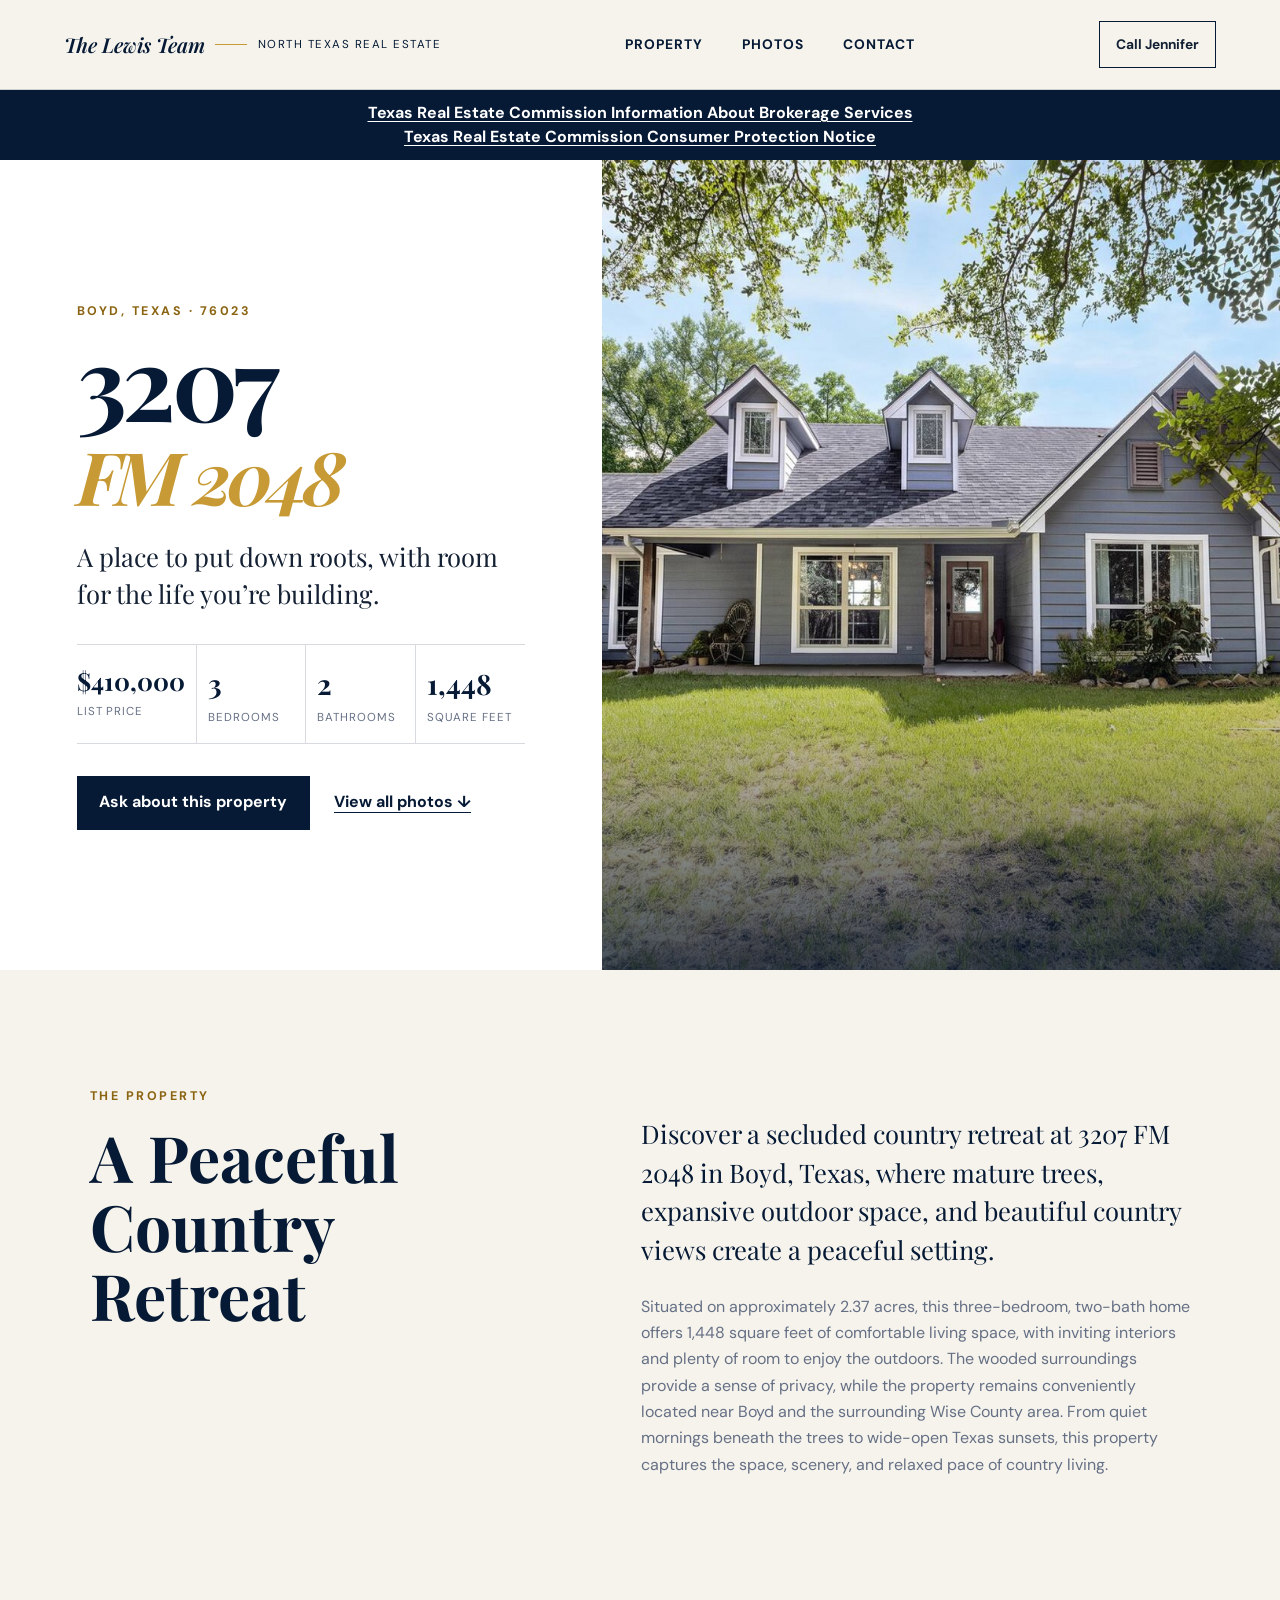
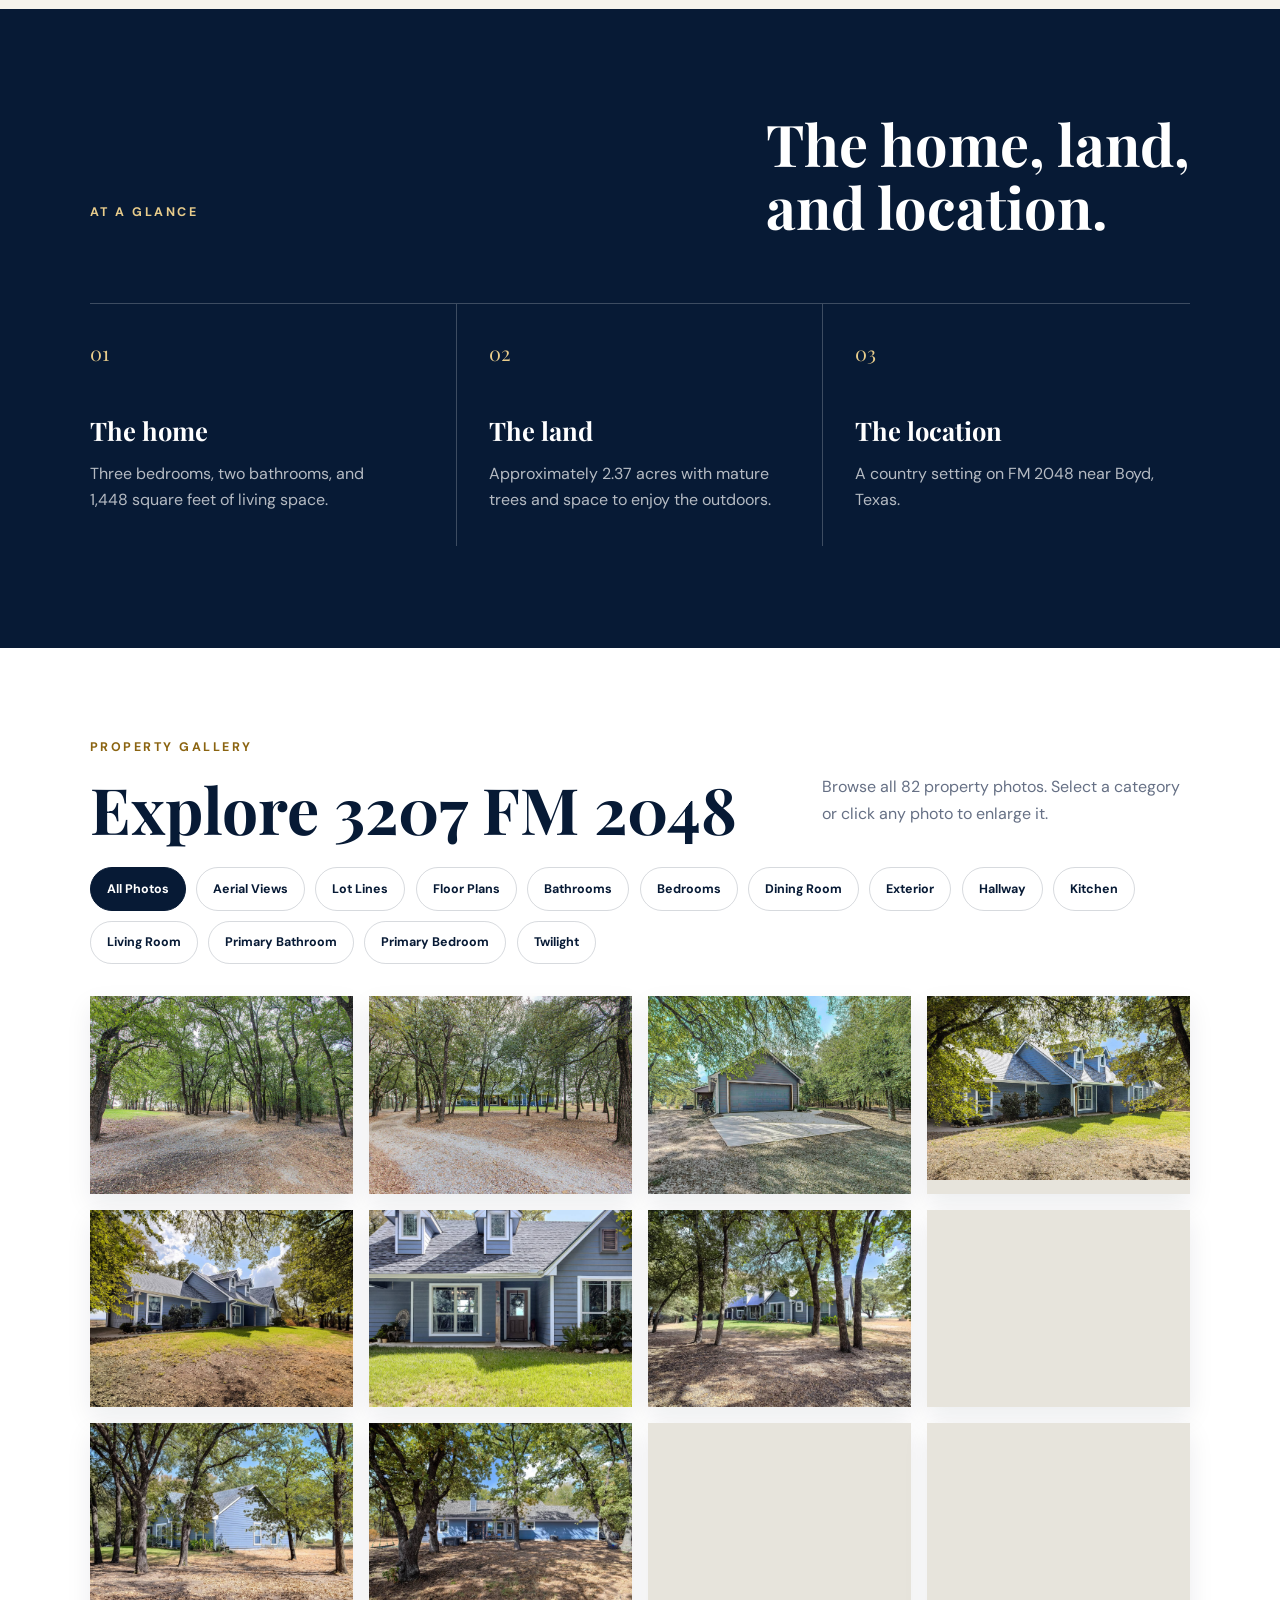
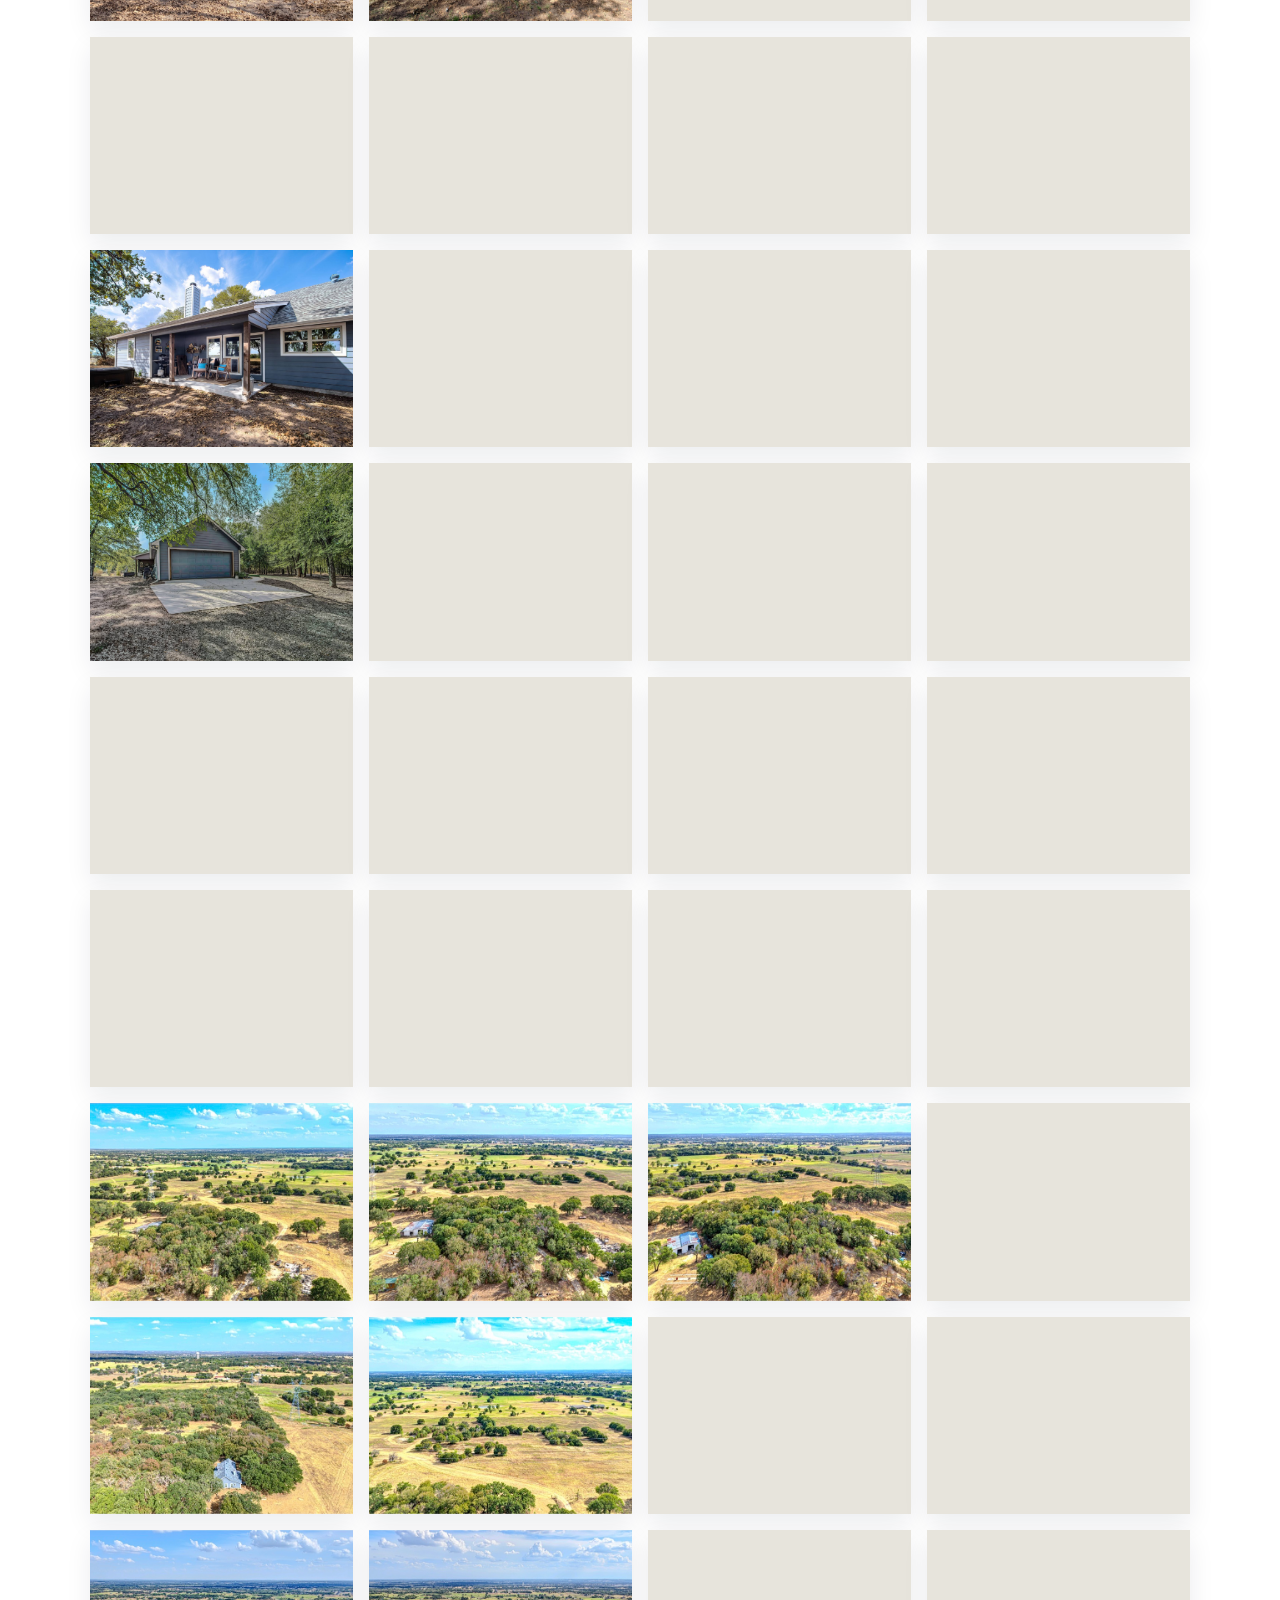
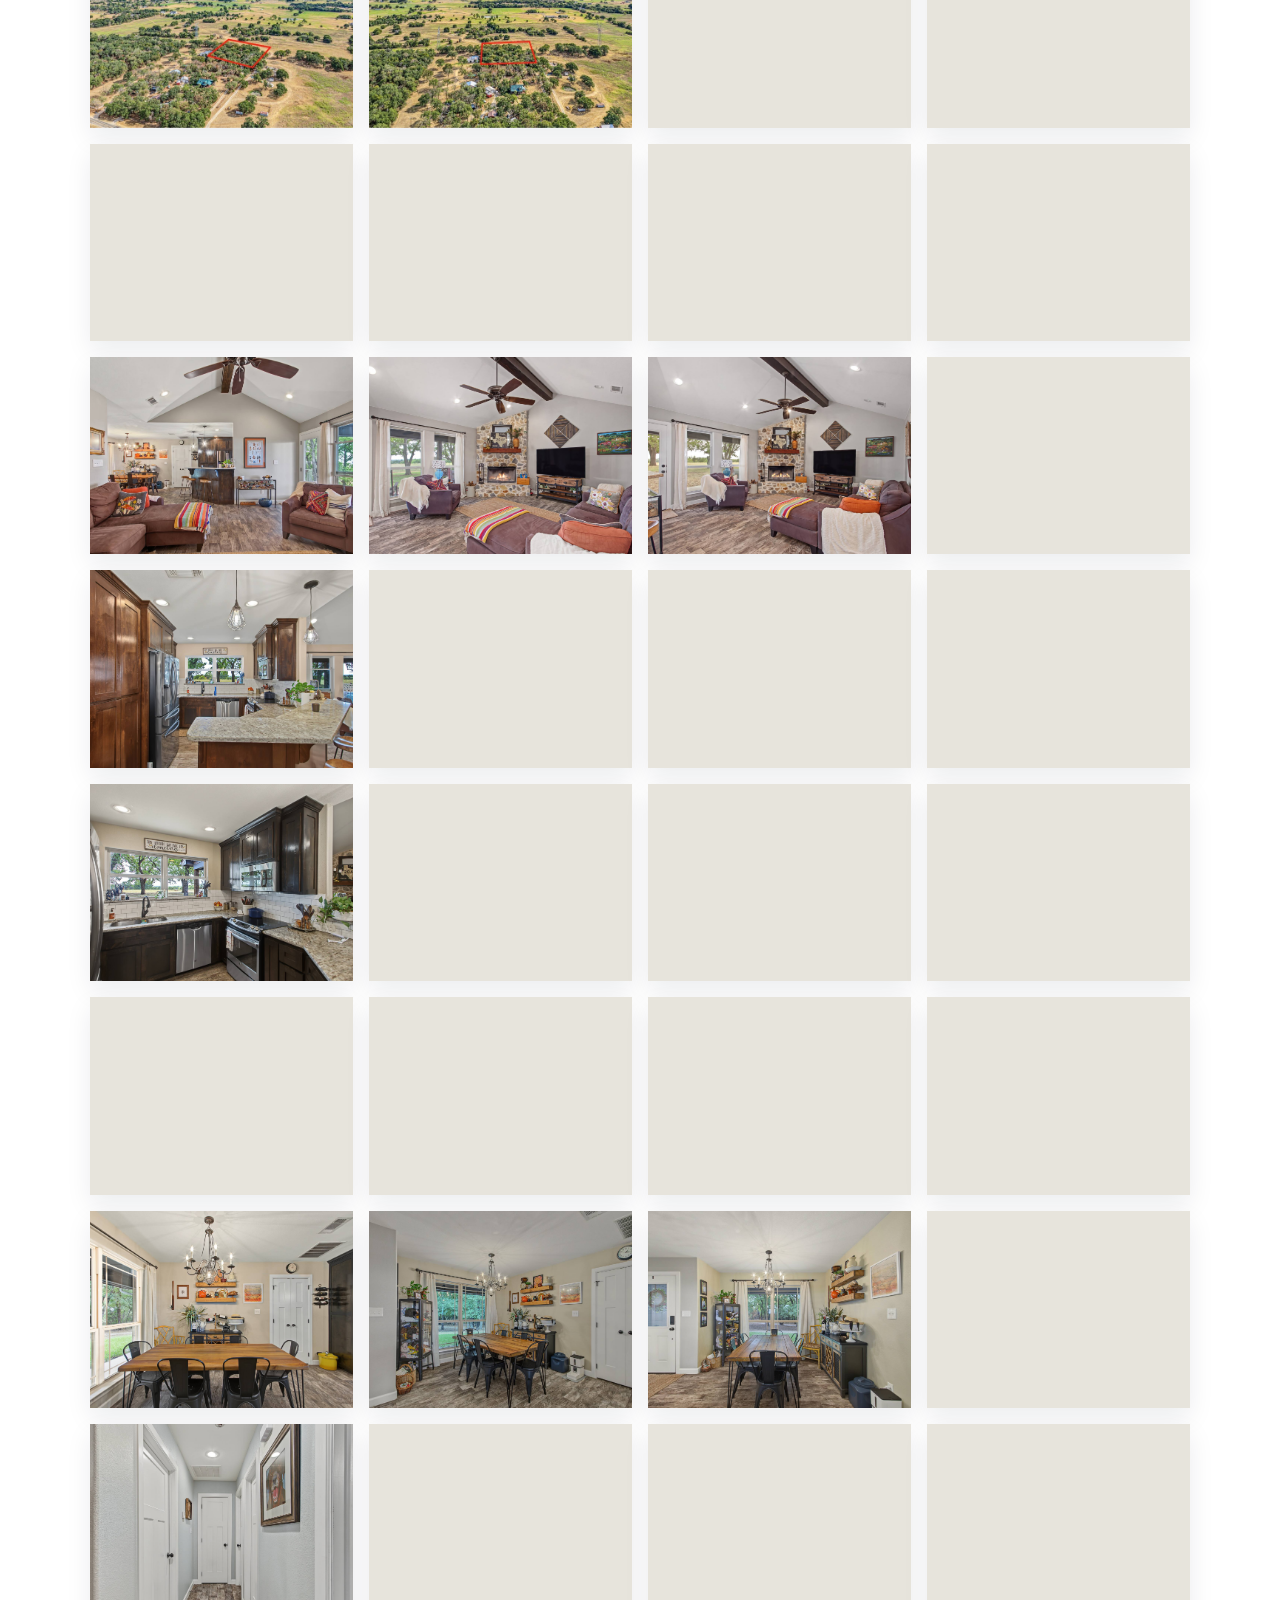
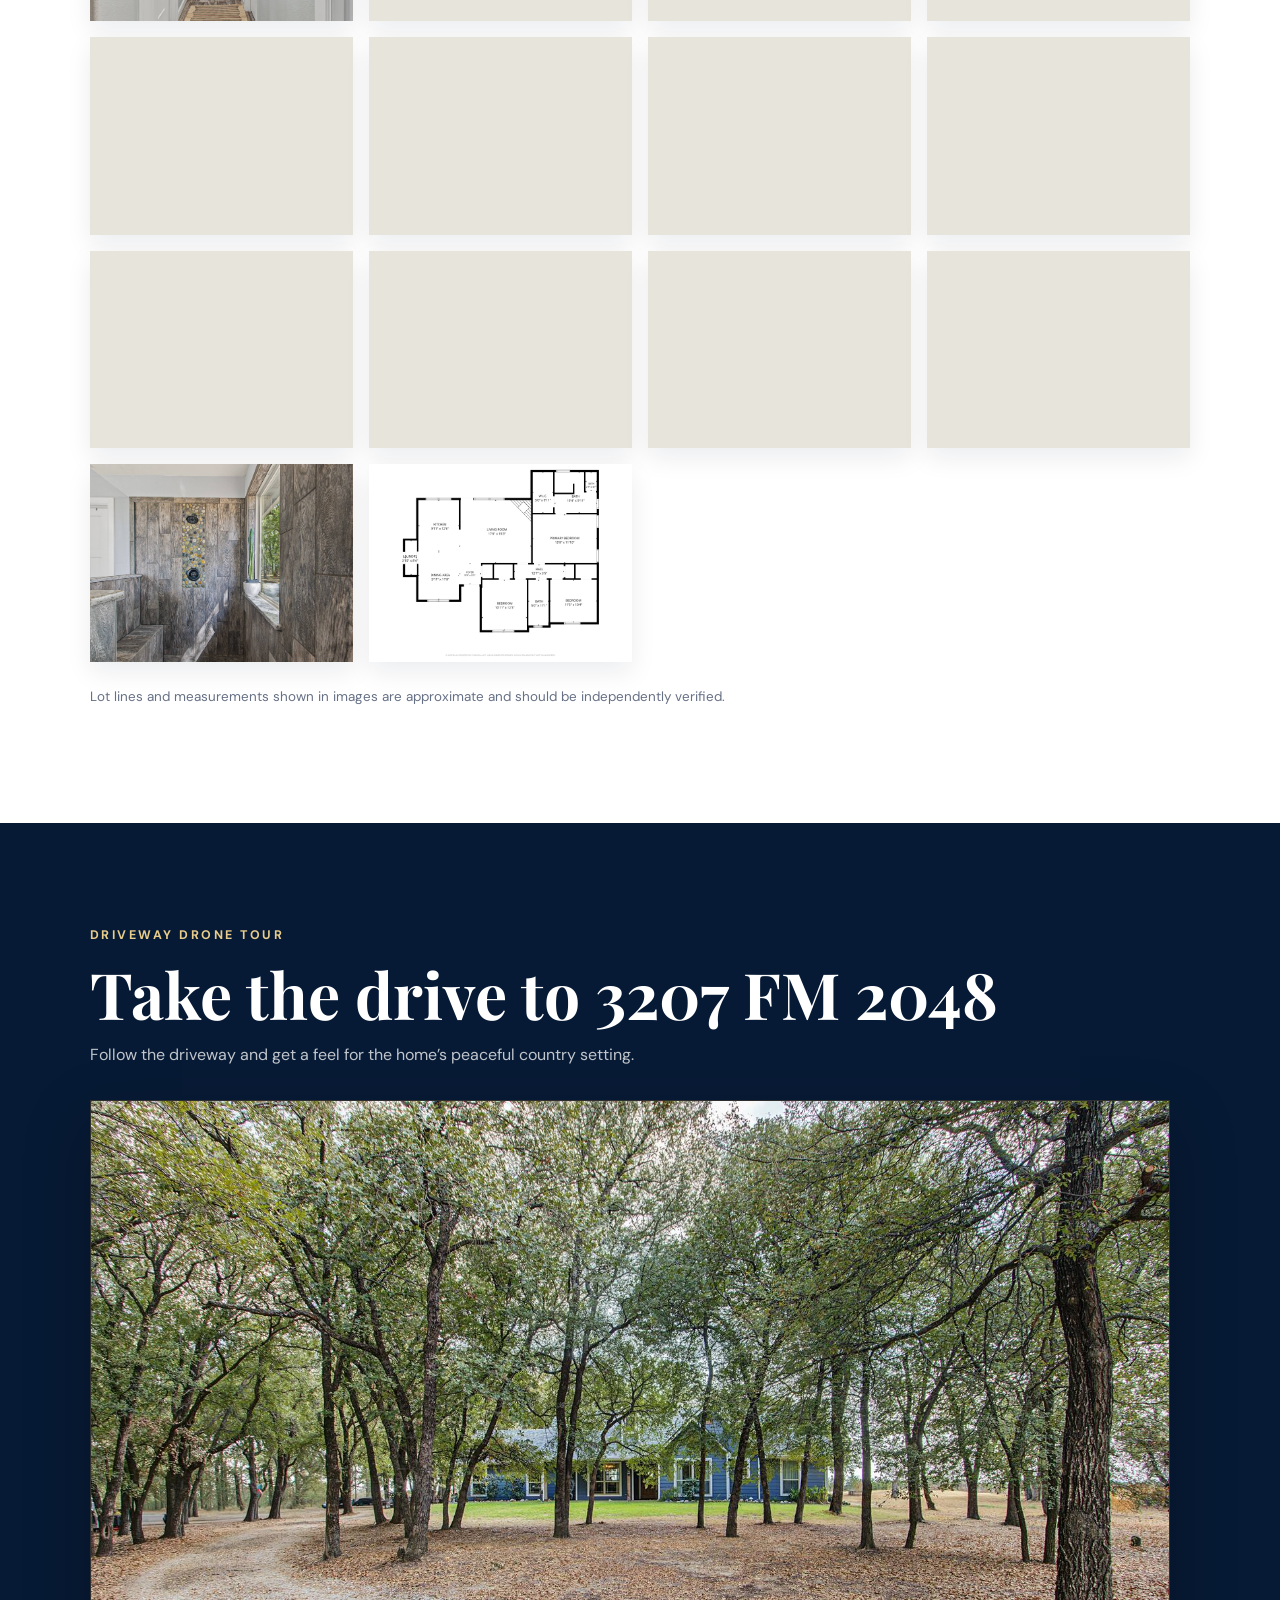
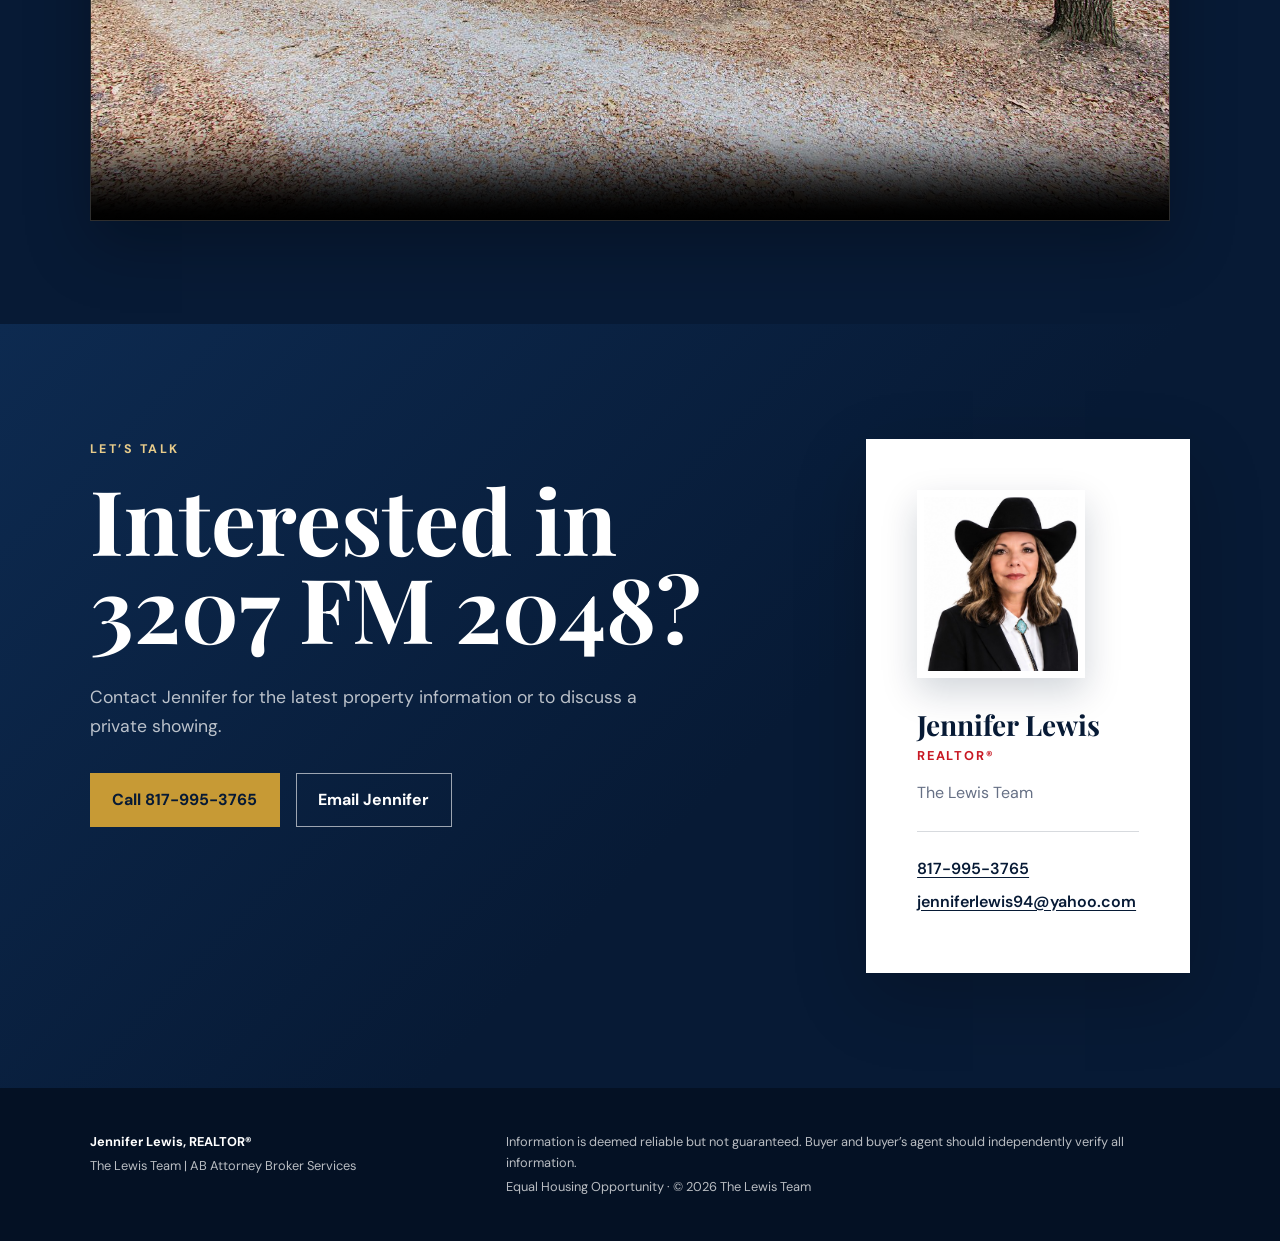
==== index.html @ 3f03c65c "Shorten property heading to A Peaceful Country Retreat" ====
<!doctype html>
<html lang="en">
<head>
  <meta charset="utf-8">
  <meta name="viewport" content="width=device-width, initial-scale=1">
  <meta name="description" content="Explore 3207 FM 2048 in Boyd, Texas — a 3-bedroom, 2-bath home with 1,448 square feet, listed at $410,000. Presented by Jennifer Lewis, REALTOR®, The Lewis Team.">
  <meta name="theme-color" content="#071a35">
  <title>3207 FM 2048 | Boyd, Texas</title>
  <link rel="preconnect" href="https://fonts.googleapis.com">
  <link rel="preconnect" href="https://fonts.gstatic.com" crossorigin>
  <link href="https://fonts.googleapis.com/css2?family=DM+Sans:wght@400;500;600;700&family=Playfair+Display:ital,wght@0,600;0,700;1,600&display=swap" rel="stylesheet">
  <link rel="icon" type="image/svg+xml" href="data:image/svg+xml,%3Csvg xmlns='http://www.w3.org/2000/svg' viewBox='0 0 64 64'%3E%3Crect width='64' height='64' rx='12' fill='%23071a35'/%3E%3Cpath d='M12 33 32 16l20 17v18H38V38H26v13H12Z' fill='%23c79a35'/%3E%3C/svg%3E">
  <style>
:root {
  --navy: #071a35;
  --navy-soft: #10294d;
  --gold: #c79a35;
  --gold-light: #e8cc8b;
  --red: #c81924;
  --paper: #f5f3ec;
  --white: #fff;
  --ink: #142033;
  --muted: #667085;
  --line: rgba(7, 26, 53, 0.16);
  --serif: "Playfair Display", Georgia, serif;
  --sans: "DM Sans", Arial, sans-serif;
}

* { box-sizing: border-box; }
html { scroll-behavior: smooth; }
body {
  margin: 0;
  background: var(--paper);
  color: var(--ink);
  font-family: var(--sans);
  font-size: 1rem;
  line-height: 1.65;
}
a { color: inherit; }
.skip-link {
  position: fixed;
  left: 1rem;
  top: -5rem;
  z-index: 100;
  background: var(--white);
  padding: .75rem 1rem;
}
.skip-link:focus { top: 1rem; }

.site-header {
  min-height: 90px;
  padding: 1rem clamp(1.25rem, 5vw, 5rem);
  display: flex;
  align-items: center;
  justify-content: space-between;
  gap: 2rem;
  border-bottom: 1px solid var(--line);
  background: rgba(245, 243, 236, .96);
  position: sticky;
  top: 0;
  z-index: 20;
  backdrop-filter: blur(12px);
}
.team-mark {
  display: grid;
  grid-template-columns: auto 32px auto;
  align-items: center;
  gap: .65rem;
  text-decoration: none;
  color: var(--navy);
  font-size: .72rem;
  letter-spacing: .13em;
  text-transform: uppercase;
}
.team-script {
  font-family: var(--serif);
  font-size: 1.28rem;
  font-style: italic;
  font-weight: 600;
  letter-spacing: 0;
  text-transform: none;
}
.team-rule { height: 1px; background: var(--gold); }
nav { display: flex; gap: clamp(1rem, 3vw, 2.5rem); }
nav a {
  text-decoration: none;
  color: var(--navy);
  font-size: .86rem;
  font-weight: 700;
  letter-spacing: .08em;
  text-transform: uppercase;
}
nav a:hover, nav a:focus-visible { color: #8b6411; }
.header-call {
  padding: .7rem 1rem;
  border: 1px solid var(--navy);
  text-decoration: none;
  font-weight: 700;
  font-size: .86rem;
}

.trec-notice {
  padding: .7rem 1.25rem;
  background: var(--navy);
  color: var(--white);
  text-align: center;
  font-size: 1rem;
  font-weight: 700;
  line-height: 1.5;
}
.trec-notice a { color: inherit; text-decoration: underline; text-underline-offset: .2em; }
.trec-notice a:focus-visible { outline: 2px solid var(--gold-light); outline-offset: 3px; }

.hero {
  min-height: calc(100vh - 90px);
  display: grid;
  grid-template-columns: minmax(0, 47%) minmax(0, 53%);
  background: var(--white);
}
.hero-copy {
  padding: clamp(3.5rem, 8vw, 8rem) clamp(1.5rem, 6vw, 7rem);
  display: flex;
  flex-direction: column;
  justify-content: center;
}
.eyebrow {
  margin: 0 0 1rem;
  color: #8b6411;
  font-size: .78rem;
  font-weight: 700;
  letter-spacing: .2em;
  text-transform: uppercase;
}
.eyebrow.light { color: var(--gold-light); }
h1, h2, h3, p { overflow-wrap: anywhere; }
h1 {
  margin: 0;
  color: var(--navy);
  font-family: var(--serif);
  font-size: clamp(4rem, 8vw, 8.25rem);
  line-height: .82;
  letter-spacing: -.045em;
}
h1 span { color: var(--gold); font-style: italic; font-size: .72em; }
.hero-intro {
  max-width: 34rem;
  margin: 2rem 0;
  font-family: var(--serif);
  font-size: clamp(1.25rem, 2vw, 1.7rem);
  line-height: 1.45;
}
.fact-row {
  display: grid;
  grid-template-columns: repeat(4, 1fr);
  max-width: 46rem;
  border-top: 1px solid var(--line);
  border-bottom: 1px solid var(--line);
}
.fact-row div { padding: 1rem .7rem; border-right: 1px solid var(--line); }
.fact-row div:first-child { padding-left: 0; }
.fact-row div:last-child { border: 0; }
.fact-row strong { display: block; color: var(--navy); font-family: var(--serif); font-size: 1.75rem; }
.fact-row .price strong { font-size: 1.55rem; }
.fact-row span { display: block; color: var(--muted); font-size: .72rem; letter-spacing: .08em; text-transform: uppercase; }
.hero-actions { display: flex; align-items: center; gap: 1.5rem; margin-top: 2rem; flex-wrap: wrap; }
.button {
  display: inline-flex;
  min-height: 50px;
  align-items: center;
  justify-content: center;
  padding: .8rem 1.35rem;
  border: 1px solid transparent;
  text-decoration: none;
  font-weight: 700;
}
.button-primary { background: var(--navy); color: var(--white); }
.button-primary:hover, .button-primary:focus-visible { background: var(--navy-soft); }
.text-link { color: var(--navy); font-weight: 700; text-underline-offset: .3rem; }

.placeholder-media {
  position: relative;
  overflow: hidden;
  display: flex;
  flex-direction: column;
  align-items: center;
  justify-content: center;
  color: rgba(255,255,255,.88);
  background:
    linear-gradient(135deg, rgba(7,26,53,.84), rgba(7,26,53,.36)),
    repeating-linear-gradient(45deg, #2a405f 0, #2a405f 2px, #243954 2px, #243954 14px);
  text-align: center;
  isolation: isolate;
}
.placeholder-media::before {
  content: "";
  position: absolute;
  inset: 8%;
  border: 1px solid rgba(255,255,255,.25);
  z-index: -1;
}
.placeholder-media::after {
  content: "";
  position: absolute;
  width: 28rem;
  height: 28rem;
  border-radius: 50%;
  border: 1px solid rgba(199,154,53,.45);
  box-shadow: 0 0 0 6rem rgba(199,154,53,.04), 0 0 0 12rem rgba(199,154,53,.025);
  z-index: -1;
}
.placeholder-media p { margin: 1.4rem 0 0; font-size: .82rem; letter-spacing: .2em; text-transform: uppercase; }
.placeholder-media strong { color: var(--white); font-family: var(--serif); font-size: clamp(2rem, 4vw, 3.5rem); font-style: italic; }
.photo-icon { width: 62px; height: 48px; border: 2px solid var(--gold-light); position: relative; }
.photo-icon::before { content: ""; position: absolute; width: 10px; height: 10px; border: 2px solid var(--gold-light); border-radius: 50%; top: 8px; right: 9px; }
.photo-icon::after { content: ""; position: absolute; left: 8px; bottom: 8px; width: 39px; height: 22px; background: linear-gradient(135deg, transparent 49%, var(--gold-light) 50% 53%, transparent 54%), linear-gradient(45deg, transparent 47%, var(--gold-light) 48% 52%, transparent 53%); }
.corner { position: absolute; width: 115px; height: 115px; border-color: var(--gold); }
.corner-one { top: 8%; left: 8%; border-top: 3px solid; border-left: 3px solid; }
.corner-two { bottom: 8%; right: 8%; border-bottom: 3px solid; border-right: 3px solid; }

.property-section {
  padding: clamp(4.5rem, 9vw, 9rem) clamp(1.5rem, 7vw, 8rem);
  display: grid;
  grid-template-columns: .9fr 1.1fr;
  gap: clamp(2rem, 8vw, 8rem);
}
.section-heading h2, .gallery-heading h2 {
  max-width: 650px;
  margin: 0;
  color: var(--navy);
  font-family: var(--serif);
  font-size: clamp(2.4rem, 5vw, 4.7rem);
  line-height: 1.08;
}
.property-copy { max-width: 42rem; padding-top: 1.8rem; }
.property-copy .lead { margin-top: 0; color: var(--navy); font-family: var(--serif); font-size: clamp(1.35rem, 2vw, 1.85rem); line-height: 1.5; }
.property-copy p:last-child { color: var(--muted); }

.feature-band {
  padding: clamp(4rem, 8vw, 7rem) clamp(1.5rem, 7vw, 8rem);
  color: var(--white);
  background: var(--navy);
}
.feature-intro { display: flex; justify-content: space-between; align-items: end; gap: 2rem; margin-bottom: 4rem; }
.feature-intro h2 { margin: 0; font-family: var(--serif); font-size: clamp(2.2rem, 4.5vw, 4.25rem); line-height: 1.1; }
.feature-grid { display: grid; grid-template-columns: repeat(3, 1fr); border-top: 1px solid rgba(255,255,255,.22); }
.feature-grid article { min-height: 240px; padding: 2rem; border-right: 1px solid rgba(255,255,255,.22); }
.feature-grid article:first-child { padding-left: 0; }
.feature-grid article:last-child { border: 0; }
.feature-grid span { color: var(--gold-light); font-family: var(--serif); font-size: 1.25rem; }
.feature-grid h3 { margin: 2.5rem 0 .6rem; font-family: var(--serif); font-size: 1.6rem; }
.feature-grid p { max-width: 19rem; margin: 0; color: rgba(255,255,255,.7); }

.gallery-section { padding: clamp(4.5rem, 9vw, 9rem) clamp(1.5rem, 7vw, 8rem); background: var(--white); }
.gallery-heading { display: flex; justify-content: space-between; gap: 3rem; align-items: end; margin-bottom: 3rem; }
.gallery-heading > p { max-width: 23rem; color: var(--muted); }
.gallery-grid { display: grid; grid-template-columns: repeat(4, 1fr); grid-auto-rows: clamp(220px, 27vw, 390px); gap: 1rem; }
.gallery-card {
  position: relative;
  overflow: hidden;
  background: linear-gradient(145deg, #e5e1d6, #f5f3ec 45%, #d5d0c3);
  border: 1px solid #ddd8cb;
}
.gallery-card::before, .gallery-card::after { content: ""; position: absolute; border: 1px solid rgba(7,26,53,.12); transform: rotate(45deg); }
.gallery-card::before { width: 170px; height: 170px; left: -80px; top: -80px; }
.gallery-card::after { width: 260px; height: 260px; right: -140px; bottom: -140px; }
.gallery-card span { position: absolute; left: 1.2rem; bottom: 1rem; z-index: 1; color: var(--navy); font-size: .78rem; font-weight: 700; letter-spacing: .12em; text-transform: uppercase; }
.gallery-wide { grid-column: span 2; }

.contact-section {
  display: grid;
  grid-template-columns: 1.35fr .65fr;
  gap: clamp(2rem, 8vw, 8rem);
  padding: clamp(4.5rem, 9vw, 9rem) clamp(1.5rem, 7vw, 8rem);
  color: var(--white);
  background: linear-gradient(135deg, #0d2a50, var(--navy) 58%);
}
.contact-copy h2 { margin: 0; font-family: var(--serif); font-size: clamp(3rem, 7vw, 7rem); line-height: .98; }
.contact-copy > p:not(.eyebrow) { max-width: 36rem; margin: 2rem 0; color: rgba(255,255,255,.72); font-size: 1.1rem; }
.contact-actions { display: flex; gap: 1rem; flex-wrap: wrap; }
.button-gold { background: var(--gold); color: var(--navy); }
.button-outline { border-color: rgba(255,255,255,.6); color: var(--white); }
.agent-card {
  align-self: center;
  padding: clamp(2rem, 4vw, 3.4rem);
  color: var(--navy);
  background: var(--white);
  box-shadow: 0 25px 70px rgba(0,0,0,.2);
}
.agent-photo {
  width: 168px;
  height: 188px;
  margin: 0 0 1.5rem;
  border: 7px solid var(--white);
  background-image: url("[data-uri]");
  background-repeat: no-repeat;
  background-size: 506px auto;
  background-position: -10px -11px;
  box-shadow: 0 14px 34px rgba(7, 26, 53, .18);
}
.agent-name { margin: 0; font-family: var(--serif); font-size: 1.75rem; font-weight: 700; }
.agent-title { margin: -.2rem 0 0; color: var(--red); font-size: .8rem; font-weight: 700; letter-spacing: .14em; }
.agent-team { margin: .9rem 0 0; color: var(--muted); }
.agent-divider { height: 1px; margin: 1.5rem 0; background: var(--line); }
.agent-card > a { display: block; width: fit-content; margin: .4rem 0; font-weight: 600; text-underline-offset: .2rem; }
footer {
  display: grid;
  grid-template-columns: .7fr 1.3fr;
  gap: 3rem;
  padding: 2.5rem clamp(1.5rem, 7vw, 8rem);
  color: rgba(255,255,255,.72);
  background: #041124;
  font-size: .8rem;
}
footer p { margin: .2rem 0; }
footer strong { color: var(--white); }
.footer-legal { max-width: 54rem; justify-self: end; }

@media (max-width: 980px) {
  .site-header nav { display: none; }
  .hero { grid-template-columns: 1fr; }
  .hero-media { min-height: 58vw; order: -1; }
  .hero-copy { padding-top: 4rem; }
  .property-section, .contact-section { grid-template-columns: 1fr; }
  .property-copy { padding-top: 0; }
  .feature-grid { grid-template-columns: 1fr; }
  .feature-grid article { min-height: 0; padding: 2rem 0; border-right: 0; border-bottom: 1px solid rgba(255,255,255,.22); }
  .gallery-grid { grid-template-columns: repeat(2, 1fr); }
  .agent-card { max-width: 36rem; }
}

@media (max-width: 640px) {
  .site-header { min-height: 76px; padding: .8rem 1rem; }
  .team-mark { grid-template-columns: auto; gap: 0; }
  .team-mark > span:not(.team-script) { display: none; }
  .header-call { padding: .55rem .7rem; }
  .hero { min-height: 0; }
  .hero-media { min-height: 76vw; }
  .hero-copy { padding: 3.25rem 1.25rem 4rem; }
  h1 { font-size: clamp(3.65rem, 19vw, 5.5rem); }
  .fact-row { grid-template-columns: 1fr; }
  .fact-row div, .fact-row div:first-child { padding: .75rem 0; border-right: 0; border-bottom: 1px solid var(--line); }
  .fact-row div:last-child { border-bottom: 0; }
  .feature-intro, .gallery-heading { display: block; }
  .gallery-heading > p { margin-top: 1.5rem; }
  .gallery-grid { grid-template-columns: 1fr; grid-auto-rows: 250px; }
  .gallery-wide { grid-column: span 1; }
  .contact-copy h2 { font-size: clamp(3rem, 15vw, 5rem); }
  .contact-actions .button { width: 100%; }
  .agent-card { padding: 1.6rem; }
  footer { grid-template-columns: 1fr; }
  .footer-legal { justify-self: start; }
}

@media (prefers-reduced-motion: reduce) {
  html { scroll-behavior: auto; }
}

  
/* Completed property gallery */
.hero-photo {
  position: relative;
  min-height: 560px;
  background: linear-gradient(180deg, transparent 58%, rgba(7,26,53,.75)), url("photos/79E806A7-BB3B-4211-AEF9-87D628530048.jpeg") center/cover no-repeat;
}
.hero-photo-label { position: absolute; right: 1.5rem; bottom: 1.25rem; color: #fff; font-size: .78rem; font-weight: 700; letter-spacing: .12em; text-transform: uppercase; }
.gallery-section { padding-top: clamp(4rem, 7vw, 7rem); }
.gallery-heading { margin-bottom: 1.5rem; }
.gallery-filters { display: flex; flex-wrap: wrap; gap: .65rem; margin: 0 0 2rem; }
.gallery-filter { border: 1px solid var(--line); border-radius: 999px; padding: .65rem 1rem; color: var(--navy); background: var(--cream); font: inherit; font-size: .78rem; font-weight: 700; cursor: pointer; }
.gallery-filter:hover, .gallery-filter:focus-visible, .gallery-filter.is-active { color: #fff; border-color: var(--navy); background: var(--navy); }
.gallery-grid { grid-template-columns: repeat(auto-fill, minmax(245px, 1fr)); grid-auto-rows: auto; gap: 1rem; }
.gallery-card { position: relative; min-height: 0; aspect-ratio: 4 / 3; padding: 0; border: 0; overflow: hidden; background: #e7e4dc; cursor: zoom-in; box-shadow: 0 10px 24px rgba(7,26,53,.08); }
.gallery-card::before, .gallery-card::after { content: none; }
.gallery-card img { width: 100%; height: 100%; object-fit: cover; display: block; transition: transform .25s ease; }
.gallery-card:hover img, .gallery-card:focus-visible img { transform: scale(1.025); }
.gallery-card.floor-plan img { object-fit: contain; background: #fff; }
.gallery-card span { left: 0; right: 0; bottom: 0; padding: 2.7rem 1rem .9rem; color: #fff; background: linear-gradient(transparent, rgba(7,26,53,.88)); text-align: left; }
.hero-photo-label, .gallery-card > span, .lightbox-caption { display: none; }
.gallery-card.is-hidden { display: none; }
.gallery-note { margin: 1.5rem 0 0; color: var(--muted); font-size: .84rem; }
.video-section { padding: clamp(4.5rem, 8vw, 8rem) clamp(1.5rem, 7vw, 8rem); color: #fff; background: var(--navy); }
.video-section h2 { margin: 0 0 1rem; font-family: var(--serif); font-size: clamp(2.6rem, 5vw, 5rem); line-height: 1; }
.video-section > p:not(.eyebrow) { max-width: 48rem; color: rgba(255,255,255,.75); }
.video-frame { width: min(100%, 1080px); margin-top: 2rem; border: 1px solid rgba(255,255,255,.18); background: #000; box-shadow: 0 24px 60px rgba(0,0,0,.28); }
.video-frame video { display: block; width: 100%; height: auto; }
.photo-lightbox { width: min(94vw, 1200px); max-width: none; padding: 0; border: 0; color: #fff; background: transparent; }
.photo-lightbox::backdrop { background: rgba(0,0,0,.88); }
.lightbox-inner { position: relative; display: grid; place-items: center; min-height: 80vh; }
.lightbox-image { max-width: 100%; max-height: 78vh; object-fit: contain; background: #fff; }
.lightbox-caption { margin: .8rem 4rem 0; text-align: center; }
.lightbox-close, .lightbox-nav { position: absolute; z-index: 2; border: 0; border-radius: 999px; color: #fff; background: rgba(7,26,53,.82); cursor: pointer; }
.lightbox-close { top: .5rem; right: .5rem; width: 44px; height: 44px; font-size: 1.5rem; }
.lightbox-nav { top: 50%; width: 46px; height: 46px; font-size: 1.4rem; transform: translateY(-50%); }
.lightbox-prev { left: .5rem; } .lightbox-next { right: .5rem; }
@media (max-width: 700px) { .hero-photo { min-height: 360px; } .gallery-grid { grid-template-columns: 1fr 1fr; gap: .6rem; } .gallery-card span { font-size: .66rem; } }
@media (max-width: 480px) { .gallery-grid { grid-template-columns: 1fr; } }

</style>
</head>
<body>
  <a class="skip-link" href="#property">Skip to property details</a>

  <header class="site-header" id="top">
    <a class="team-mark" href="#top" aria-label="The Lewis Team home">
      <span class="team-script">The Lewis Team</span>
      <span class="team-rule" aria-hidden="true"></span>
      <span>North Texas Real Estate</span>
    </a>
    <nav aria-label="Main navigation">
      <a href="#property">Property</a>
      <a href="#gallery">Photos</a>
      <a href="#contact">Contact</a>
    </nav>
    <a class="header-call" href="tel:+18179953765">Call Jennifer</a>
  </header>

  <div class="trec-notice">
    <a href="Jennifer_Lewis_TREC_IABS.pdf" target="_blank" rel="noopener noreferrer">Texas Real Estate Commission Information About Brokerage Services</a><br>
    <a href="https://www.trec.texas.gov/sites/default/files/pdf-forms/CN%201-5_0.pdf" target="_blank" rel="noopener noreferrer">Texas Real Estate Commission Consumer Protection Notice</a>
  </div>

  <main>
    <section class="hero" aria-labelledby="hero-title">
      <div class="hero-copy">
        <p class="eyebrow">Boyd, Texas · 76023</p>
        <h1 id="hero-title">3207<br><span>FM 2048</span></h1>
        <p class="hero-intro">A place to put down roots, with room for the life you’re building.</p>
        <div class="fact-row" aria-label="Property overview">
          <div class="price"><strong>$410,000</strong><span>List price</span></div>
          <div><strong>3</strong><span>Bedrooms</span></div>
          <div><strong>2</strong><span>Bathrooms</span></div>
          <div><strong>1,448</strong><span>Square feet</span></div>
        </div>
        <div class="hero-actions">
          <a class="button button-primary" href="#contact">Ask about this property</a>
          <a class="text-link" href="#gallery">View all photos <span aria-hidden="true">↓</span></a>
        </div>
      </div>

      <div class="hero-media hero-photo" role="img" aria-label="Exterior view of 3207 FM 2048">
        <span class="hero-photo-label">3207 FM 2048 · Boyd, Texas</span>
      </div>
    </section>

    <section class="property-section" id="property" aria-labelledby="property-title">
      <div class="section-heading">
        <p class="eyebrow">The property</p>
        <h2 id="property-title">A Peaceful Country Retreat</h2>
      </div>
      <div class="property-copy">
        <p class="lead">Discover a secluded country retreat at 3207 FM 2048 in Boyd, Texas, where mature trees, expansive outdoor space, and beautiful country views create a peaceful setting.</p>
        <p>Situated on approximately 2.37 acres, this three-bedroom, two-bath home offers 1,448 square feet of comfortable living space, with inviting interiors and plenty of room to enjoy the outdoors. The wooded surroundings provide a sense of privacy, while the property remains conveniently located near Boyd and the surrounding Wise County area. From quiet mornings beneath the trees to wide-open Texas sunsets, this property captures the space, scenery, and relaxed pace of country living.</p>
      </div>
    </section>

    <section class="feature-band" aria-labelledby="feature-title">
      <div class="feature-intro">
        <p class="eyebrow light">At a glance</p>
        <h2 id="feature-title">The home, land,<br>and location.</h2>
      </div>
      <div class="feature-grid">
        <article>
          <span>01</span>
          <h3>The home</h3>
          <p>Three bedrooms, two bathrooms, and 1,448 square feet of living space.</p>
        </article>
        <article>
          <span>02</span>
          <h3>The land</h3>
          <p>Approximately 2.37 acres with mature trees and space to enjoy the outdoors.</p>
        </article>
        <article>
          <span>03</span>
          <h3>The location</h3>
          <p>A country setting on FM 2048 near Boyd, Texas.</p>
        </article>
      </div>
    </section>

    <section class="gallery-section" id="gallery" aria-labelledby="gallery-title">
      <div class="section-heading gallery-heading">
        <div>
          <p class="eyebrow">Property gallery</p>
          <h2 id="gallery-title">Explore 3207 FM 2048</h2>
        </div>
        <p>Browse all 82 property photos. Select a category or click any photo to enlarge it.</p>
      </div>
      <div class="gallery-filters" aria-label="Filter property photos">
        <button class="gallery-filter is-active" type="button" data-filter="all">All Photos</button>
        <button class="gallery-filter" type="button" data-filter="aerial">Aerial Views</button>
        <button class="gallery-filter" type="button" data-filter="lot-lines">Lot Lines</button>
        <button class="gallery-filter" type="button" data-filter="floor-plans">Floor Plans</button>
        <button class="gallery-filter" type="button" data-filter="bathrooms">Bathrooms</button>
        <button class="gallery-filter" type="button" data-filter="bedrooms">Bedrooms</button>
        <button class="gallery-filter" type="button" data-filter="dining-room">Dining Room</button>
        <button class="gallery-filter" type="button" data-filter="exterior">Exterior</button>
        <button class="gallery-filter" type="button" data-filter="hallway">Hallway</button>
        <button class="gallery-filter" type="button" data-filter="kitchen">Kitchen</button>
        <button class="gallery-filter" type="button" data-filter="living-room">Living Room</button>
        <button class="gallery-filter" type="button" data-filter="primary-bathroom">Primary Bathroom</button>
        <button class="gallery-filter" type="button" data-filter="primary-bedroom">Primary Bedroom</button>
        <button class="gallery-filter" type="button" data-filter="twilight">Twilight</button>
      </div>
      <div class="gallery-grid">
        <button class="gallery-card" type="button" data-category="aerial" data-index="1" data-full="photos/aerial-screenshot-01.jpg" data-caption="Aerial View 1">
          <img src="photos/aerial-screenshot-01.jpg" alt="Aerial View 1 at 3207 FM 2048" loading="lazy" decoding="async">
          <span>Aerial View 1</span>
        </button>
        <button class="gallery-card" type="button" data-category="aerial" data-index="2" data-full="photos/aerial-screenshot-02.jpg" data-caption="Aerial View 2">
          <img src="photos/aerial-screenshot-02.jpg" alt="Aerial View 2 at 3207 FM 2048" loading="lazy" decoding="async">
          <span>Aerial View 2</span>
        </button>
        <button class="gallery-card" type="button" data-category="aerial" data-index="3" data-full="photos/aerial-screenshot-03.jpg" data-caption="Aerial View 3">
          <img src="photos/aerial-screenshot-03.jpg" alt="Aerial View 3 at 3207 FM 2048" loading="lazy" decoding="async">
          <span>Aerial View 3</span>
        </button>
        <button class="gallery-card" type="button" data-category="aerial" data-index="4" data-full="photos/aerial-screenshot-04.jpg" data-caption="Aerial View 4">
          <img src="photos/aerial-screenshot-04.jpg" alt="Aerial View 4 at 3207 FM 2048" loading="lazy" decoding="async">
          <span>Aerial View 4</span>
        </button>
        <button class="gallery-card" type="button" data-category="aerial" data-index="5" data-full="photos/aerial-screenshot-05.jpg" data-caption="Aerial View 5">
          <img src="photos/aerial-screenshot-05.jpg" alt="Aerial View 5 at 3207 FM 2048" loading="lazy" decoding="async">
          <span>Aerial View 5</span>
        </button>
        <button class="gallery-card" type="button" data-category="aerial" data-index="6" data-full="photos/aerial-screenshot-06.jpg" data-caption="Aerial View 6">
          <img src="photos/aerial-screenshot-06.jpg" alt="Aerial View 6 at 3207 FM 2048" loading="lazy" decoding="async">
          <span>Aerial View 6</span>
        </button>
        <button class="gallery-card" type="button" data-category="aerial" data-index="7" data-full="photos/aerial-screenshot-07.jpg" data-caption="Aerial View 7">
          <img src="photos/aerial-screenshot-07.jpg" alt="Aerial View 7 at 3207 FM 2048" loading="lazy" decoding="async">
          <span>Aerial View 7</span>
        </button>
        <button class="gallery-card" type="button" data-category="aerial" data-index="8" data-full="photos/aerial-screenshot-08.jpg" data-caption="Aerial View 8">
          <img src="photos/aerial-screenshot-08.jpg" alt="Aerial View 8 at 3207 FM 2048" loading="lazy" decoding="async">
          <span>Aerial View 8</span>
        </button>
        <button class="gallery-card" type="button" data-category="aerial" data-index="9" data-full="photos/aerial-screenshot-09.jpg" data-caption="Aerial View 9">
          <img src="photos/aerial-screenshot-09.jpg" alt="Aerial View 9 at 3207 FM 2048" loading="lazy" decoding="async">
          <span>Aerial View 9</span>
        </button>
        <button class="gallery-card" type="button" data-category="aerial" data-index="10" data-full="photos/aerial-screenshot-10.jpg" data-caption="Aerial View 10">
          <img src="photos/aerial-screenshot-10.jpg" alt="Aerial View 10 at 3207 FM 2048" loading="lazy" decoding="async">
          <span>Aerial View 10</span>
        </button>
        <button class="gallery-card" type="button" data-category="aerial" data-index="11" data-full="photos/aerial-screenshot-11.jpg" data-caption="Aerial View 11">
          <img src="photos/aerial-screenshot-11.jpg" alt="Aerial View 11 at 3207 FM 2048" loading="lazy" decoding="async">
          <span>Aerial View 11</span>
        </button>
        <button class="gallery-card" type="button" data-category="aerial" data-index="12" data-full="photos/aerial-screenshot-12.jpg" data-caption="Aerial View 12">
          <img src="photos/aerial-screenshot-12.jpg" alt="Aerial View 12 at 3207 FM 2048" loading="lazy" decoding="async">
          <span>Aerial View 12</span>
        </button>
        <button class="gallery-card" type="button" data-category="aerial" data-index="13" data-full="photos/aerial-screenshot-13.jpg" data-caption="Aerial View 13">
          <img src="photos/aerial-screenshot-13.jpg" alt="Aerial View 13 at 3207 FM 2048" loading="lazy" decoding="async">
          <span>Aerial View 13</span>
        </button>
        <button class="gallery-card" type="button" data-category="aerial" data-index="14" data-full="photos/aerial-screenshot-14.jpg" data-caption="Aerial View 14">
          <img src="photos/aerial-screenshot-14.jpg" alt="Aerial View 14 at 3207 FM 2048" loading="lazy" decoding="async">
          <span>Aerial View 14</span>
        </button>
        <button class="gallery-card" type="button" data-category="aerial" data-index="15" data-full="photos/aerial-screenshot-15.jpg" data-caption="Aerial View 15">
          <img src="photos/aerial-screenshot-15.jpg" alt="Aerial View 15 at 3207 FM 2048" loading="lazy" decoding="async">
          <span>Aerial View 15</span>
        </button>
        <button class="gallery-card" type="button" data-category="aerial" data-index="16" data-full="photos/aerial-screenshot-16.jpg" data-caption="Aerial View 16">
          <img src="photos/aerial-screenshot-16.jpg" alt="Aerial View 16 at 3207 FM 2048" loading="lazy" decoding="async">
          <span>Aerial View 16</span>
        </button>
        <button class="gallery-card" type="button" data-category="aerial" data-index="17" data-full="photos/aerial-screenshot-17.jpg" data-caption="Aerial View 17">
          <img src="photos/aerial-screenshot-17.jpg" alt="Aerial View 17 at 3207 FM 2048" loading="lazy" decoding="async">
          <span>Aerial View 17</span>
        </button>
        <button class="gallery-card" type="button" data-category="lot-lines" data-index="1" data-full="photos/lot-lines-screenshot-1.jpg" data-caption="Approximate Lot Lines 1">
          <img src="photos/lot-lines-screenshot-1.jpg" alt="Approximate Lot Lines 1 at 3207 FM 2048" loading="lazy" decoding="async">
          <span>Approximate Lot Lines 1</span>
        </button>
        <button class="gallery-card" type="button" data-category="lot-lines" data-index="2" data-full="photos/lot-lines-screenshot-2.jpg" data-caption="Approximate Lot Lines 2">
          <img src="photos/lot-lines-screenshot-2.jpg" alt="Approximate Lot Lines 2 at 3207 FM 2048" loading="lazy" decoding="async">
          <span>Approximate Lot Lines 2</span>
        </button>
        <button class="gallery-card" type="button" data-category="lot-lines" data-index="3" data-full="photos/lot-lines-screenshot-3.jpg" data-caption="Approximate Lot Lines 3">
          <img src="photos/lot-lines-screenshot-3.jpg" alt="Approximate Lot Lines 3 at 3207 FM 2048" loading="lazy" decoding="async">
          <span>Approximate Lot Lines 3</span>
        </button>
        <button class="gallery-card floor-plan" type="button" data-category="floor-plans" data-index="0" data-full="photos/floor-plan-with-measurements.jpg" data-caption="Floor Plan With Measurements">
          <img src="photos/floor-plan-with-measurements.jpg" alt="Floor Plan With Measurements at 3207 FM 2048" loading="lazy" decoding="async">
          <span>Floor Plan With Measurements</span>
        </button>
        <button class="gallery-card" type="button" data-category="bathrooms" data-index="16" data-full="photos/bathroom-1.jpg" data-caption="Bathroom 1">
          <img src="photos/bathroom-1.jpg" alt="Bathroom 1 at 3207 FM 2048" loading="lazy" decoding="async">
          <span>Bathroom 1</span>
        </button>
        <button class="gallery-card" type="button" data-category="bathrooms" data-index="17" data-full="photos/bathroom-2.jpg" data-caption="Bathroom 2">
          <img src="photos/bathroom-2.jpg" alt="Bathroom 2 at 3207 FM 2048" loading="lazy" decoding="async">
          <span>Bathroom 2</span>
        </button>
        <button class="gallery-card" type="button" data-category="bedrooms" data-index="18" data-full="photos/bedroom-1.jpg" data-caption="Bedroom 1">
          <img src="photos/bedroom-1.jpg" alt="Bedroom 1 at 3207 FM 2048" loading="lazy" decoding="async">
          <span>Bedroom 1</span>
        </button>
        <button class="gallery-card" type="button" data-category="bedrooms" data-index="19" data-full="photos/bedroom-2.jpg" data-caption="Bedroom 2">
          <img src="photos/bedroom-2.jpg" alt="Bedroom 2 at 3207 FM 2048" loading="lazy" decoding="async">
          <span>Bedroom 2</span>
        </button>
        <button class="gallery-card" type="button" data-category="dining-room" data-index="20" data-full="photos/dining-room-1.jpg" data-caption="Dining Room 1">
          <img src="photos/dining-room-1.jpg" alt="Dining Room 1 at 3207 FM 2048" loading="lazy" decoding="async">
          <span>Dining Room 1</span>
        </button>
        <button class="gallery-card" type="button" data-category="dining-room" data-index="21" data-full="photos/dining-room-2.jpg" data-caption="Dining Room 2">
          <img src="photos/dining-room-2.jpg" alt="Dining Room 2 at 3207 FM 2048" loading="lazy" decoding="async">
          <span>Dining Room 2</span>
        </button>
        <button class="gallery-card" type="button" data-category="dining-room" data-index="22" data-full="photos/dining-room-3.jpg" data-caption="Dining Room 3">
          <img src="photos/dining-room-3.jpg" alt="Dining Room 3 at 3207 FM 2048" loading="lazy" decoding="async">
          <span>Dining Room 3</span>
        </button>
        <button class="gallery-card" type="button" data-category="exterior" data-index="23" data-full="photos/exterior-1.jpg" data-caption="Exterior 1">
          <img src="photos/exterior-1.jpg" alt="Exterior 1 at 3207 FM 2048" loading="lazy" decoding="async">
          <span>Exterior 1</span>
        </button>
        <button class="gallery-card" type="button" data-category="exterior" data-index="24" data-full="photos/exterior-2.jpg" data-caption="Exterior 2">
          <img src="photos/exterior-2.jpg" alt="Exterior 2 at 3207 FM 2048" loading="lazy" decoding="async">
          <span>Exterior 2</span>
        </button>
        <button class="gallery-card" type="button" data-category="exterior" data-index="25" data-full="photos/exterior-3.jpg" data-caption="Exterior 3">
          <img src="photos/exterior-3.jpg" alt="Exterior 3 at 3207 FM 2048" loading="lazy" decoding="async">
          <span>Exterior 3</span>
        </button>
        <button class="gallery-card" type="button" data-category="exterior" data-index="26" data-full="photos/exterior-4.jpg" data-caption="Exterior 4">
          <img src="photos/exterior-4.jpg" alt="Exterior 4 at 3207 FM 2048" loading="lazy" decoding="async">
          <span>Exterior 4</span>
        </button>
        <button class="gallery-card" type="button" data-category="exterior" data-index="27" data-full="photos/exterior-5.jpg" data-caption="Exterior 5">
          <img src="photos/exterior-5.jpg" alt="Exterior 5 at 3207 FM 2048" loading="lazy" decoding="async">
          <span>Exterior 5</span>
        </button>
        <button class="gallery-card" type="button" data-category="exterior" data-index="28" data-full="photos/exterior-6.jpg" data-caption="Exterior 6">
          <img src="photos/exterior-6.jpg" alt="Exterior 6 at 3207 FM 2048" loading="lazy" decoding="async">
          <span>Exterior 6</span>
        </button>
        <button class="gallery-card" type="button" data-category="exterior" data-index="29" data-full="photos/exterior-7.jpg" data-caption="Exterior 7">
          <img src="photos/exterior-7.jpg" alt="Exterior 7 at 3207 FM 2048" loading="lazy" decoding="async">
          <span>Exterior 7</span>
        </button>
        <button class="gallery-card" type="button" data-category="exterior" data-index="30" data-full="photos/exterior-8.jpg" data-caption="Exterior 8">
          <img src="photos/exterior-8.jpg" alt="Exterior 8 at 3207 FM 2048" loading="lazy" decoding="async">
          <span>Exterior 8</span>
        </button>
        <button class="gallery-card" type="button" data-category="exterior" data-index="31" data-full="photos/exterior-9.jpg" data-caption="Exterior 9">
          <img src="photos/exterior-9.jpg" alt="Exterior 9 at 3207 FM 2048" loading="lazy" decoding="async">
          <span>Exterior 9</span>
        </button>
        <button class="gallery-card" type="button" data-category="exterior" data-index="32" data-full="photos/exterior-10.jpg" data-caption="Exterior 10">
          <img src="photos/exterior-10.jpg" alt="Exterior 10 at 3207 FM 2048" loading="lazy" decoding="async">
          <span>Exterior 10</span>
        </button>
        <button class="gallery-card" type="button" data-category="exterior" data-index="33" data-full="photos/exterior-11.jpg" data-caption="Exterior 11">
          <img src="photos/exterior-11.jpg" alt="Exterior 11 at 3207 FM 2048" loading="lazy" decoding="async">
          <span>Exterior 11</span>
        </button>
        <button class="gallery-card" type="button" data-category="exterior" data-index="34" data-full="photos/exterior-12.jpg" data-caption="Exterior 12">
          <img src="photos/exterior-12.jpg" alt="Exterior 12 at 3207 FM 2048" loading="lazy" decoding="async">
          <span>Exterior 12</span>
        </button>
        <button class="gallery-card" type="button" data-category="exterior" data-index="35" data-full="photos/exterior-13.jpg" data-caption="Exterior 13">
          <img src="photos/exterior-13.jpg" alt="Exterior 13 at 3207 FM 2048" loading="lazy" decoding="async">
          <span>Exterior 13</span>
        </button>
        <button class="gallery-card" type="button" data-category="exterior" data-index="36" data-full="photos/exterior-14.jpg" data-caption="Exterior 14">
          <img src="photos/exterior-14.jpg" alt="Exterior 14 at 3207 FM 2048" loading="lazy" decoding="async">
          <span>Exterior 14</span>
        </button>
        <button class="gallery-card" type="button" data-category="exterior" data-index="37" data-full="photos/exterior-15.jpg" data-caption="Exterior 15">
          <img src="photos/exterior-15.jpg" alt="Exterior 15 at 3207 FM 2048" loading="lazy" decoding="async">
          <span>Exterior 15</span>
        </button>
        <button class="gallery-card" type="button" data-category="exterior" data-index="38" data-full="photos/exterior-16.jpg" data-caption="Exterior 16">
          <img src="photos/exterior-16.jpg" alt="Exterior 16 at 3207 FM 2048" loading="lazy" decoding="async">
          <span>Exterior 16</span>
        </button>
        <button class="gallery-card" type="button" data-category="exterior" data-index="39" data-full="photos/exterior-17.jpg" data-caption="Exterior 17">
          <img src="photos/exterior-17.jpg" alt="Exterior 17 at 3207 FM 2048" loading="lazy" decoding="async">
          <span>Exterior 17</span>
        </button>
        <button class="gallery-card" type="button" data-category="exterior" data-index="40" data-full="photos/exterior-18.jpg" data-caption="Exterior 18">
          <img src="photos/exterior-18.jpg" alt="Exterior 18 at 3207 FM 2048" loading="lazy" decoding="async">
          <span>Exterior 18</span>
        </button>
        <button class="gallery-card" type="button" data-category="exterior" data-index="41" data-full="photos/exterior-19.jpg" data-caption="Exterior 19">
          <img src="photos/exterior-19.jpg" alt="Exterior 19 at 3207 FM 2048" loading="lazy" decoding="async">
          <span>Exterior 19</span>
        </button>
        <button class="gallery-card" type="button" data-category="exterior" data-index="42" data-full="photos/exterior-20.jpg" data-caption="Exterior 20">
          <img src="photos/exterior-20.jpg" alt="Exterior 20 at 3207 FM 2048" loading="lazy" decoding="async">
          <span>Exterior 20</span>
        </button>
        <button class="gallery-card" type="button" data-category="exterior" data-index="43" data-full="photos/exterior-21.jpg" data-caption="Exterior 21">
          <img src="photos/exterior-21.jpg" alt="Exterior 21 at 3207 FM 2048" loading="lazy" decoding="async">
          <span>Exterior 21</span>
        </button>
        <button class="gallery-card" type="button" data-category="exterior" data-index="44" data-full="photos/front-exterior-1.jpg" data-caption="Front Exterior 1">
          <img src="photos/front-exterior-1.jpg" alt="Front Exterior 1 at 3207 FM 2048" loading="lazy" decoding="async">
          <span>Front Exterior 1</span>
        </button>
        <button class="gallery-card" type="button" data-category="exterior" data-index="45" data-full="photos/front-exterior-2.jpg" data-caption="Front Exterior 2">
          <img src="photos/front-exterior-2.jpg" alt="Front Exterior 2 at 3207 FM 2048" loading="lazy" decoding="async">
          <span>Front Exterior 2</span>
        </button>
        <button class="gallery-card" type="button" data-category="hallway" data-index="46" data-full="photos/hallway-1.jpg" data-caption="Hallway 1">
          <img src="photos/hallway-1.jpg" alt="Hallway 1 at 3207 FM 2048" loading="lazy" decoding="async">
          <span>Hallway 1</span>
        </button>
        <button class="gallery-card" type="button" data-category="hallway" data-index="47" data-full="photos/hallway-2.jpg" data-caption="Hallway 2">
          <img src="photos/hallway-2.jpg" alt="Hallway 2 at 3207 FM 2048" loading="lazy" decoding="async">
          <span>Hallway 2</span>
        </button>
        <button class="gallery-card" type="button" data-category="kitchen" data-index="48" data-full="photos/kitchen-1.jpg" data-caption="Kitchen 1">
          <img src="photos/kitchen-1.jpg" alt="Kitchen 1 at 3207 FM 2048" loading="lazy" decoding="async">
          <span>Kitchen 1</span>
        </button>
        <button class="gallery-card" type="button" data-category="kitchen" data-index="49" data-full="photos/kitchen-2.jpg" data-caption="Kitchen 2">
          <img src="photos/kitchen-2.jpg" alt="Kitchen 2 at 3207 FM 2048" loading="lazy" decoding="async">
          <span>Kitchen 2</span>
        </button>
        <button class="gallery-card" type="button" data-category="kitchen" data-index="50" data-full="photos/kitchen-3.jpg" data-caption="Kitchen 3">
          <img src="photos/kitchen-3.jpg" alt="Kitchen 3 at 3207 FM 2048" loading="lazy" decoding="async">
          <span>Kitchen 3</span>
        </button>
        <button class="gallery-card" type="button" data-category="kitchen" data-index="51" data-full="photos/kitchen-4.jpg" data-caption="Kitchen 4">
          <img src="photos/kitchen-4.jpg" alt="Kitchen 4 at 3207 FM 2048" loading="lazy" decoding="async">
          <span>Kitchen 4</span>
        </button>
        <button class="gallery-card" type="button" data-category="kitchen" data-index="52" data-full="photos/kitchen-5.jpg" data-caption="Kitchen 5">
          <img src="photos/kitchen-5.jpg" alt="Kitchen 5 at 3207 FM 2048" loading="lazy" decoding="async">
          <span>Kitchen 5</span>
        </button>
        <button class="gallery-card" type="button" data-category="kitchen" data-index="53" data-full="photos/kitchen-6.jpg" data-caption="Kitchen 6">
          <img src="photos/kitchen-6.jpg" alt="Kitchen 6 at 3207 FM 2048" loading="lazy" decoding="async">
          <span>Kitchen 6</span>
        </button>
        <button class="gallery-card" type="button" data-category="kitchen" data-index="54" data-full="photos/kitchen-7.jpg" data-caption="Kitchen 7">
          <img src="photos/kitchen-7.jpg" alt="Kitchen 7 at 3207 FM 2048" loading="lazy" decoding="async">
          <span>Kitchen 7</span>
        </button>
        <button class="gallery-card" type="button" data-category="kitchen" data-index="55" data-full="photos/kitchen-9.jpg" data-caption="Kitchen 9">
          <img src="photos/kitchen-9.jpg" alt="Kitchen 9 at 3207 FM 2048" loading="lazy" decoding="async">
          <span>Kitchen 9</span>
        </button>
        <button class="gallery-card" type="button" data-category="kitchen" data-index="56" data-full="photos/kitchen-10.jpg" data-caption="Kitchen 10">
          <img src="photos/kitchen-10.jpg" alt="Kitchen 10 at 3207 FM 2048" loading="lazy" decoding="async">
          <span>Kitchen 10</span>
        </button>
        <button class="gallery-card" type="button" data-category="kitchen" data-index="57" data-full="photos/kitchen-11.jpg" data-caption="Kitchen 11">
          <img src="photos/kitchen-11.jpg" alt="Kitchen 11 at 3207 FM 2048" loading="lazy" decoding="async">
          <span>Kitchen 11</span>
        </button>
        <button class="gallery-card" type="button" data-category="kitchen" data-index="58" data-full="photos/kitchen-12.jpg" data-caption="Kitchen 12">
          <img src="photos/kitchen-12.jpg" alt="Kitchen 12 at 3207 FM 2048" loading="lazy" decoding="async">
          <span>Kitchen 12</span>
        </button>
        <button class="gallery-card" type="button" data-category="kitchen" data-index="59" data-full="photos/kitchen-13.jpg" data-caption="Kitchen 13">
          <img src="photos/kitchen-13.jpg" alt="Kitchen 13 at 3207 FM 2048" loading="lazy" decoding="async">
          <span>Kitchen 13</span>
        </button>
        <button class="gallery-card" type="button" data-category="kitchen" data-index="60" data-full="photos/kitchen-8.jpg" data-caption="Kitchen 8">
          <img src="photos/kitchen-8.jpg" alt="Kitchen 8 at 3207 FM 2048" loading="lazy" decoding="async">
          <span>Kitchen 8</span>
        </button>
        <button class="gallery-card" type="button" data-category="living-room" data-index="61" data-full="photos/living-room-1.jpg" data-caption="Living Room 1">
          <img src="photos/living-room-1.jpg" alt="Living Room 1 at 3207 FM 2048" loading="lazy" decoding="async">
          <span>Living Room 1</span>
        </button>
        <button class="gallery-card" type="button" data-category="living-room" data-index="62" data-full="photos/living-room-2.jpg" data-caption="Living Room 2">
          <img src="photos/living-room-2.jpg" alt="Living Room 2 at 3207 FM 2048" loading="lazy" decoding="async">
          <span>Living Room 2</span>
        </button>
        <button class="gallery-card" type="button" data-category="living-room" data-index="63" data-full="photos/living-room-3.jpg" data-caption="Living Room 3">
          <img src="photos/living-room-3.jpg" alt="Living Room 3 at 3207 FM 2048" loading="lazy" decoding="async">
          <span>Living Room 3</span>
        </button>
        <button class="gallery-card" type="button" data-category="living-room" data-index="64" data-full="photos/living-room-4.jpg" data-caption="Living Room 4">
          <img src="photos/living-room-4.jpg" alt="Living Room 4 at 3207 FM 2048" loading="lazy" decoding="async">
          <span>Living Room 4</span>
        </button>
        <button class="gallery-card" type="button" data-category="living-room" data-index="65" data-full="photos/living-room-5.jpg" data-caption="Living Room 5">
          <img src="photos/living-room-5.jpg" alt="Living Room 5 at 3207 FM 2048" loading="lazy" decoding="async">
          <span>Living Room 5</span>
        </button>
        <button class="gallery-card" type="button" data-category="primary-bathroom" data-index="69" data-full="photos/primary-bathroom-1.jpg" data-caption="Primary Bathroom 1">
          <img src="photos/primary-bathroom-1.jpg" alt="Primary Bathroom 1 at 3207 FM 2048" loading="lazy" decoding="async">
          <span>Primary Bathroom 1</span>
        </button>
        <button class="gallery-card" type="button" data-category="primary-bathroom" data-index="70" data-full="photos/primary-bathroom-2.jpg" data-caption="Primary Bathroom 2">
          <img src="photos/primary-bathroom-2.jpg" alt="Primary Bathroom 2 at 3207 FM 2048" loading="lazy" decoding="async">
          <span>Primary Bathroom 2</span>
        </button>
        <button class="gallery-card" type="button" data-category="primary-bathroom" data-index="71" data-full="photos/primary-bathroom-3.jpg" data-caption="Primary Bathroom 3">
          <img src="photos/primary-bathroom-3.jpg" alt="Primary Bathroom 3 at 3207 FM 2048" loading="lazy" decoding="async">
          <span>Primary Bathroom 3</span>
        </button>
        <button class="gallery-card" type="button" data-category="primary-bathroom" data-index="72" data-full="photos/primary-bathroom-4.jpg" data-caption="Primary Bathroom 4">
          <img src="photos/primary-bathroom-4.jpg" alt="Primary Bathroom 4 at 3207 FM 2048" loading="lazy" decoding="async">
          <span>Primary Bathroom 4</span>
        </button>
        <button class="gallery-card" type="button" data-category="primary-bathroom" data-index="73" data-full="photos/primary-bathroom-5.jpg" data-caption="Primary Bathroom 5">
          <img src="photos/primary-bathroom-5.jpg" alt="Primary Bathroom 5 at 3207 FM 2048" loading="lazy" decoding="async">
          <span>Primary Bathroom 5</span>
        </button>
        <button class="gallery-card" type="button" data-category="primary-bedroom" data-index="74" data-full="photos/primary-bedroom-1.jpg" data-caption="Primary Bedroom 1">
          <img src="photos/primary-bedroom-1.jpg" alt="Primary Bedroom 1 at 3207 FM 2048" loading="lazy" decoding="async">
          <span>Primary Bedroom 1</span>
        </button>
        <button class="gallery-card" type="button" data-category="primary-bedroom" data-index="75" data-full="photos/primary-bedroom-2.jpg" data-caption="Primary Bedroom 2">
          <img src="photos/primary-bedroom-2.jpg" alt="Primary Bedroom 2 at 3207 FM 2048" loading="lazy" decoding="async">
          <span>Primary Bedroom 2</span>
        </button>
        <button class="gallery-card" type="button" data-category="primary-bedroom" data-index="76" data-full="photos/primary-bedroom-3.jpg" data-caption="Primary Bedroom 3">
          <img src="photos/primary-bedroom-3.jpg" alt="Primary Bedroom 3 at 3207 FM 2048" loading="lazy" decoding="async">
          <span>Primary Bedroom 3</span>
        </button>
        <button class="gallery-card" type="button" data-category="twilight" data-index="77" data-full="photos/twilight-view-1.jpg" data-caption="Twilight View 1">
          <img src="photos/twilight-view-1.jpg" alt="Twilight View 1 at 3207 FM 2048" loading="lazy" decoding="async">
          <span>Twilight View 1</span>
        </button>
        <button class="gallery-card" type="button" data-category="twilight" data-index="78" data-full="photos/twilight-view-2.jpg" data-caption="Twilight View 2">
          <img src="photos/twilight-view-2.jpg" alt="Twilight View 2 at 3207 FM 2048" loading="lazy" decoding="async">
          <span>Twilight View 2</span>
        </button>
        <button class="gallery-card" type="button" data-category="twilight" data-index="79" data-full="photos/twilight-view-3.jpg" data-caption="Twilight View 3">
          <img src="photos/twilight-view-3.jpg" alt="Twilight View 3 at 3207 FM 2048" loading="lazy" decoding="async">
          <span>Twilight View 3</span>
        </button>
      </div>
      <p class="gallery-note">Lot lines and measurements shown in images are approximate and should be independently verified.</p>
    </section>

    <section class="video-section" id="drone-tour" aria-labelledby="video-title">
      <p class="eyebrow light">Driveway drone tour</p>
      <h2 id="video-title">Take the drive to 3207 FM 2048</h2>
      <p>Follow the driveway and get a feel for the home’s peaceful country setting.</p>
      <div class="video-frame">
        <video controls preload="metadata" poster="photos/exterior-2.jpg">
          <source src="media/driveway-drone-tour.mp4" type="video/mp4">
          Your browser does not support embedded video.
        </video>
      </div>
    </section>

    <section class="contact-section" id="contact" aria-labelledby="contact-title">
      <div class="contact-copy">
        <p class="eyebrow light">Let’s talk</p>
        <h2 id="contact-title">Interested in<br>3207 FM 2048?</h2>
        <p>Contact Jennifer for the latest property information or to discuss a private showing.</p>
        <div class="contact-actions">
          <a class="button button-gold" href="tel:+18179953765">Call 817-995-3765</a>
          <a class="button button-outline" href="mailto:jenniferlewis94@yahoo.com?subject=3207%20FM%202048">Email Jennifer</a>
        </div>
      </div>

      <aside class="agent-card" aria-label="Listing contact">
        <div class="agent-photo" role="img" aria-label="Jennifer Lewis, REALTOR, wearing a black cowboy hat"></div>
        <p class="agent-name">Jennifer Lewis</p>
        <p class="agent-title">REALTOR®</p>
        <p class="agent-team">The Lewis Team</p>
        <div class="agent-divider"></div>
        <a href="tel:+18179953765">817-995-3765</a>
        <a href="mailto:jenniferlewis94@yahoo.com">jenniferlewis94@yahoo.com</a>
      </aside>
    </section>
  </main>

  <dialog class="photo-lightbox" id="photo-lightbox" aria-label="Property photo viewer">
    <div class="lightbox-inner">
      <button class="lightbox-close" type="button" aria-label="Close photo viewer">×</button>
      <button class="lightbox-nav lightbox-prev" type="button" aria-label="Previous photo">‹</button>
      <img class="lightbox-image" id="lightbox-image" alt="">
      <button class="lightbox-nav lightbox-next" type="button" aria-label="Next photo">›</button>
      <p class="lightbox-caption" id="lightbox-caption"></p>
    </div>
  </dialog>

  <footer>
    <div>
      <p><strong>Jennifer Lewis, REALTOR®</strong></p>
      <p>The Lewis Team | AB Attorney Broker Services</p>
    </div>
    <div class="footer-legal">
      <p>Information is deemed reliable but not guaranteed. Buyer and buyer’s agent should independently verify all information.</p>
      <p>Equal Housing Opportunity · © <span id="year">2026</span> The Lewis Team</p>
    </div>
  </footer>

  <script>
document.getElementById("year").textContent = new Date().getFullYear();

document.querySelectorAll('a[href^="#"]').forEach((link) => {
  link.addEventListener("click", () => {
    const target = document.querySelector(link.getAttribute("href"));
    if (target) target.setAttribute("tabindex", "-1");
  });
});

const galleryGrid = document.querySelector('.gallery-grid');
const categoryOrder = [
  'exterior',
  'aerial',
  'lot-lines',
  'twilight',
  'living-room',
  'kitchen',
  'dining-room',
  'hallway',
  'bedrooms',
  'primary-bedroom',
  'bathrooms',
  'primary-bathroom',
  'floor-plans'
];

Array.from(galleryGrid.querySelectorAll('.gallery-card'))
  .sort((firstCard, secondCard) => {
    const categoryDifference = categoryOrder.indexOf(firstCard.dataset.category)
      - categoryOrder.indexOf(secondCard.dataset.category);
    return categoryDifference || Number(firstCard.dataset.index) - Number(secondCard.dataset.index);
  })
  .forEach((card) => galleryGrid.appendChild(card));

const galleryCards = Array.from(galleryGrid.querySelectorAll('.gallery-card'));
const filterButtons = document.querySelectorAll('.gallery-filter');
const lightbox = document.getElementById('photo-lightbox');
const lightboxImage = document.getElementById('lightbox-image');
const lightboxCaption = document.getElementById('lightbox-caption');
let visibleCards = galleryCards;
let currentPhoto = 0;

filterButtons.forEach((button) => button.addEventListener('click', () => {
  const filter = button.dataset.filter;
  filterButtons.forEach((item) => item.classList.toggle('is-active', item === button));
  galleryCards.forEach((card) => card.classList.toggle('is-hidden', filter !== 'all' && card.dataset.category !== filter));
  visibleCards = galleryCards.filter((card) => !card.classList.contains('is-hidden'));
}));

function showPhoto(index) {
  currentPhoto = (index + visibleCards.length) % visibleCards.length;
  const card = visibleCards[currentPhoto];
  lightboxImage.src = card.dataset.full;
  lightboxImage.alt = card.dataset.caption + ' at 3207 FM 2048';
  lightboxCaption.textContent = card.dataset.caption;
}

galleryCards.forEach((card) => card.addEventListener('click', () => {
  visibleCards = galleryCards.filter((item) => !item.classList.contains('is-hidden'));
  showPhoto(visibleCards.indexOf(card));
  lightbox.showModal();
}));

document.querySelector('.lightbox-close').addEventListener('click', () => lightbox.close());
document.querySelector('.lightbox-prev').addEventListener('click', () => showPhoto(currentPhoto - 1));
document.querySelector('.lightbox-next').addEventListener('click', () => showPhoto(currentPhoto + 1));
lightbox.addEventListener('click', (event) => { if (event.target === lightbox) lightbox.close(); });
document.addEventListener('keydown', (event) => {
  if (!lightbox.open) return;
  if (event.key === 'ArrowLeft') showPhoto(currentPhoto - 1);
  if (event.key === 'ArrowRight') showPhoto(currentPhoto + 1);
});

</script>
</body>
</html>
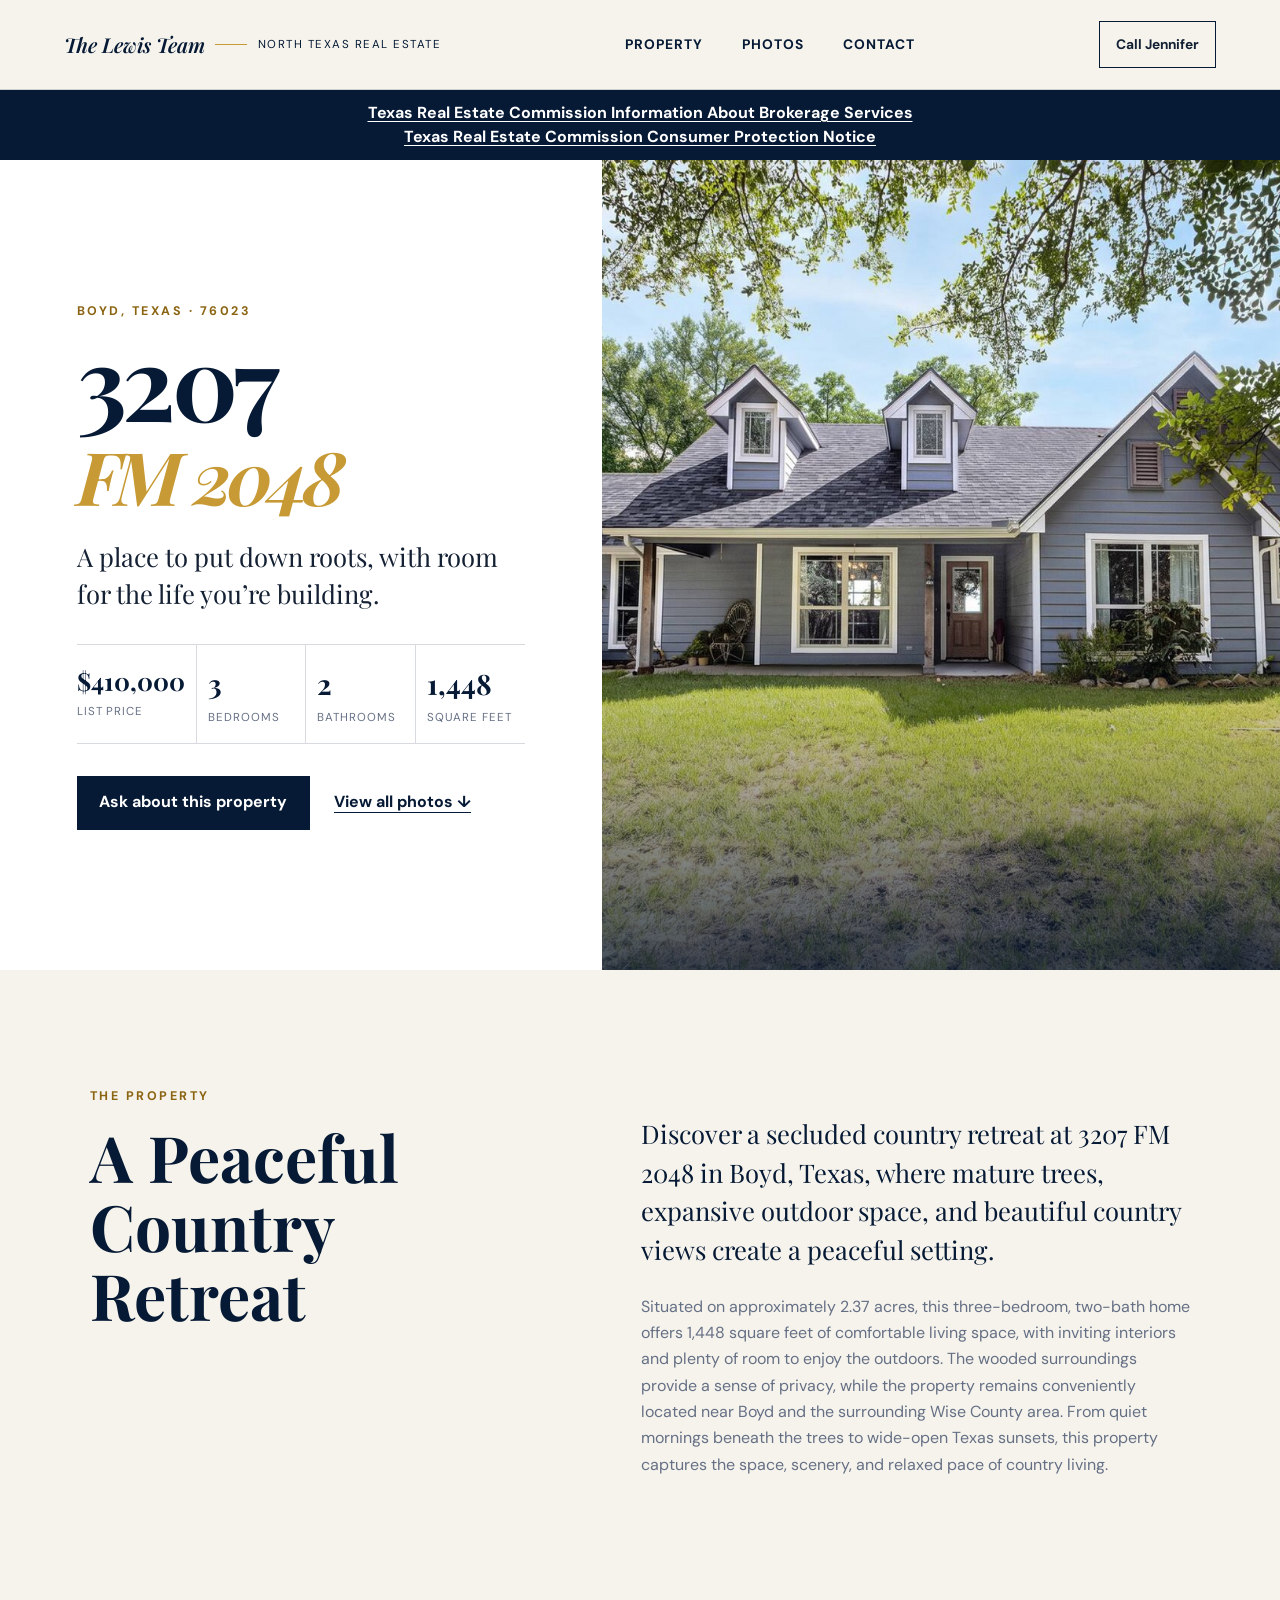
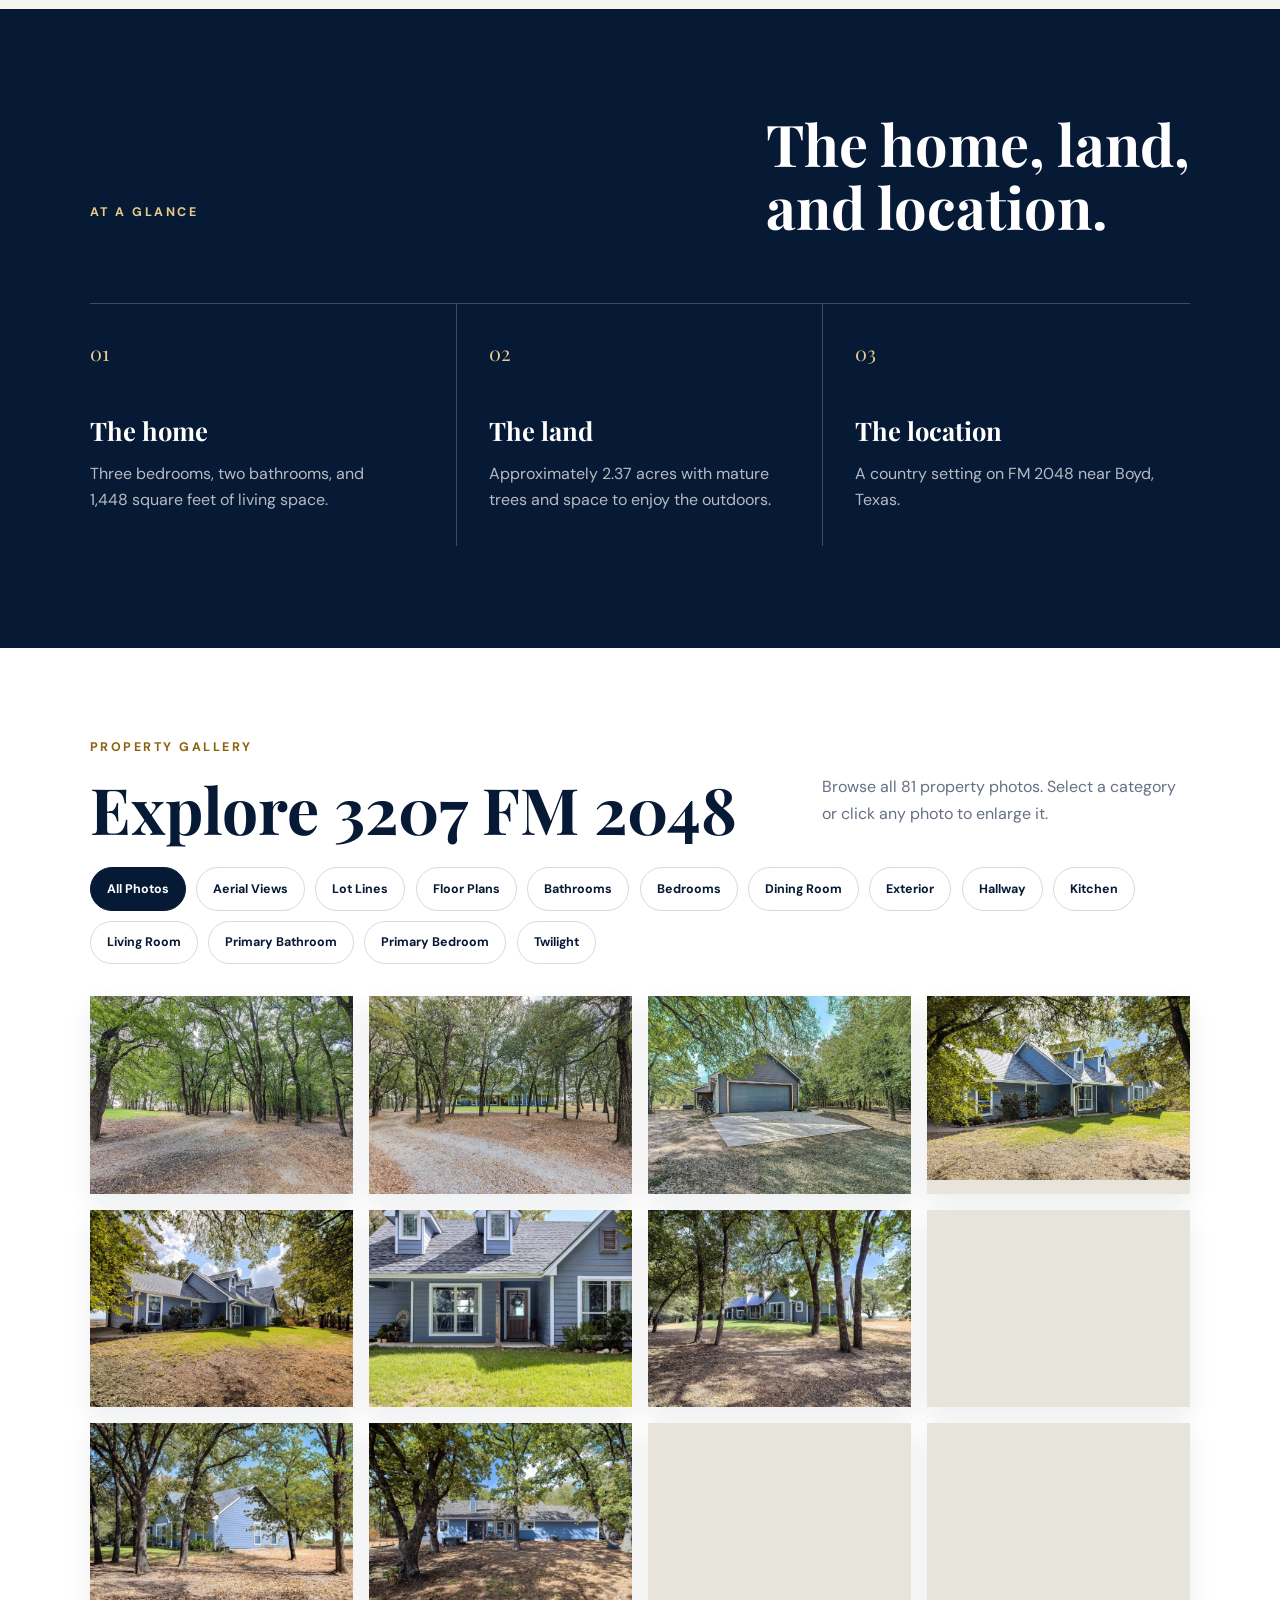
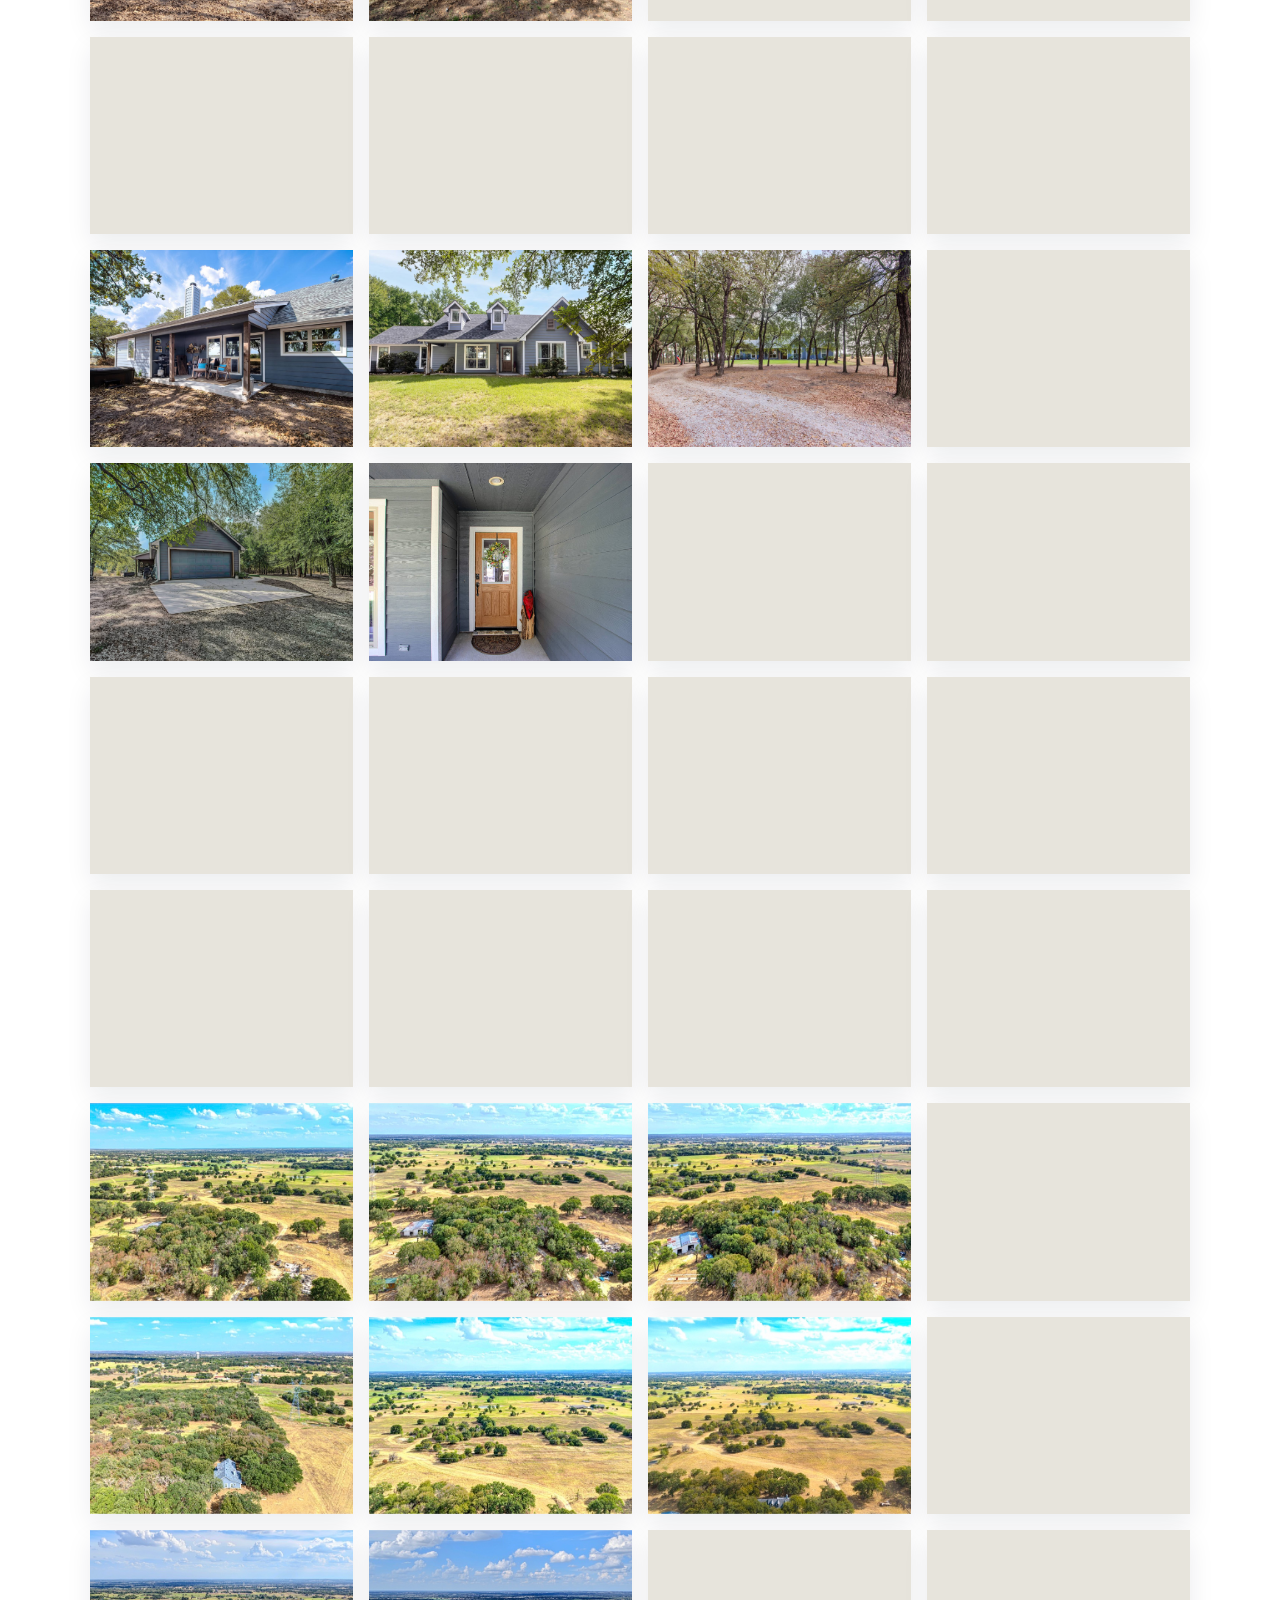
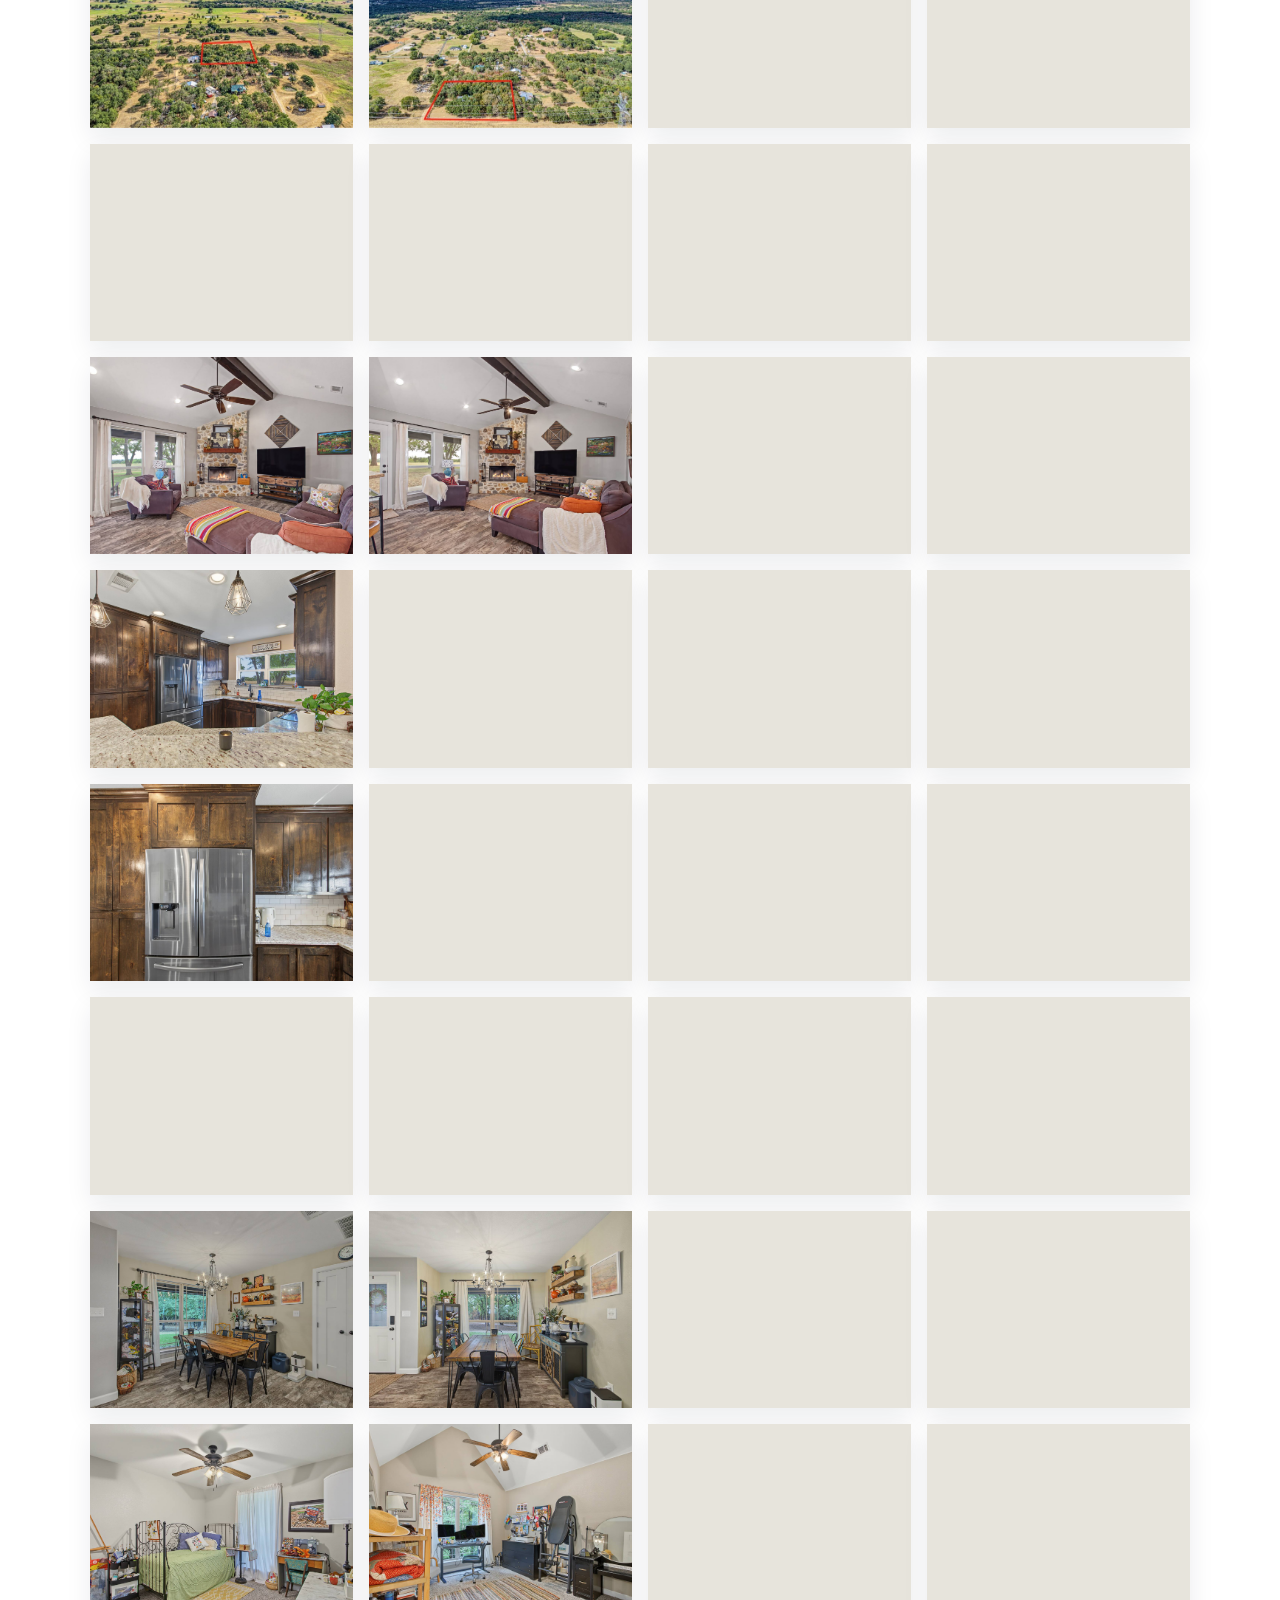
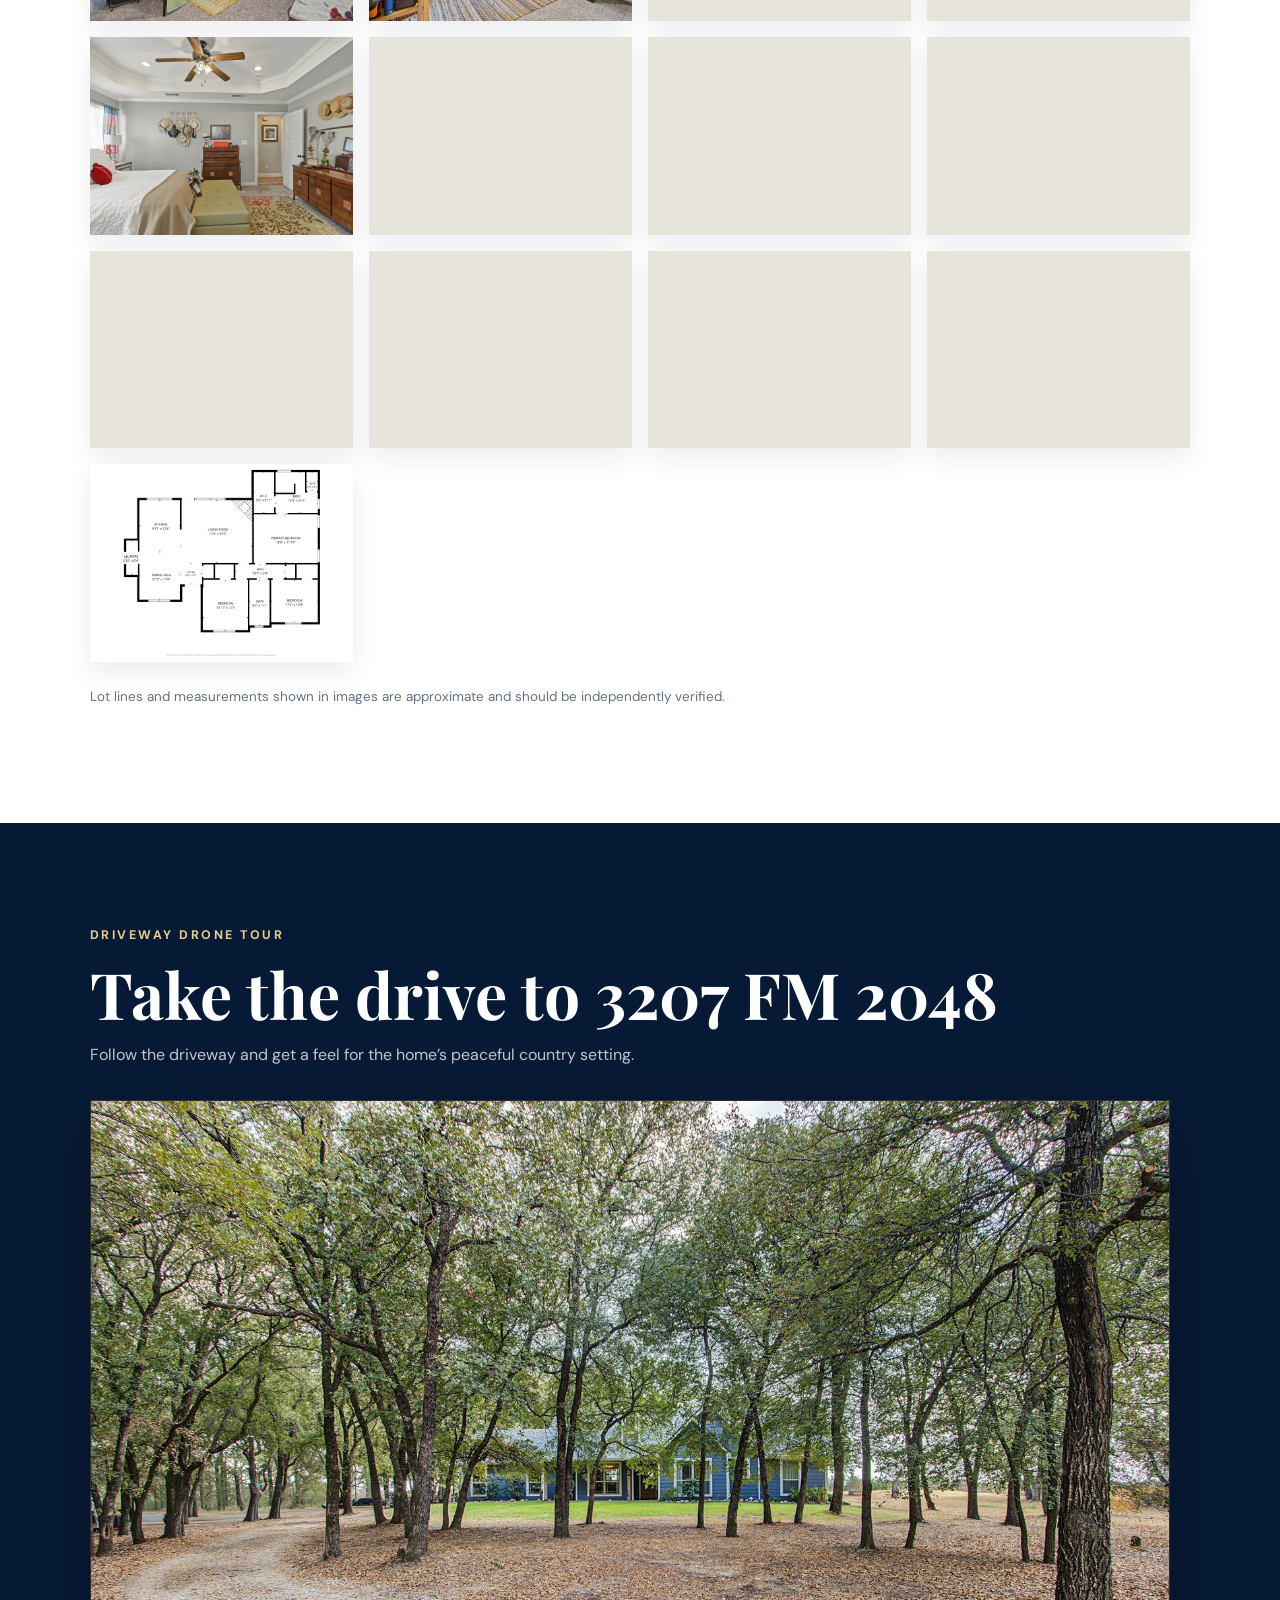
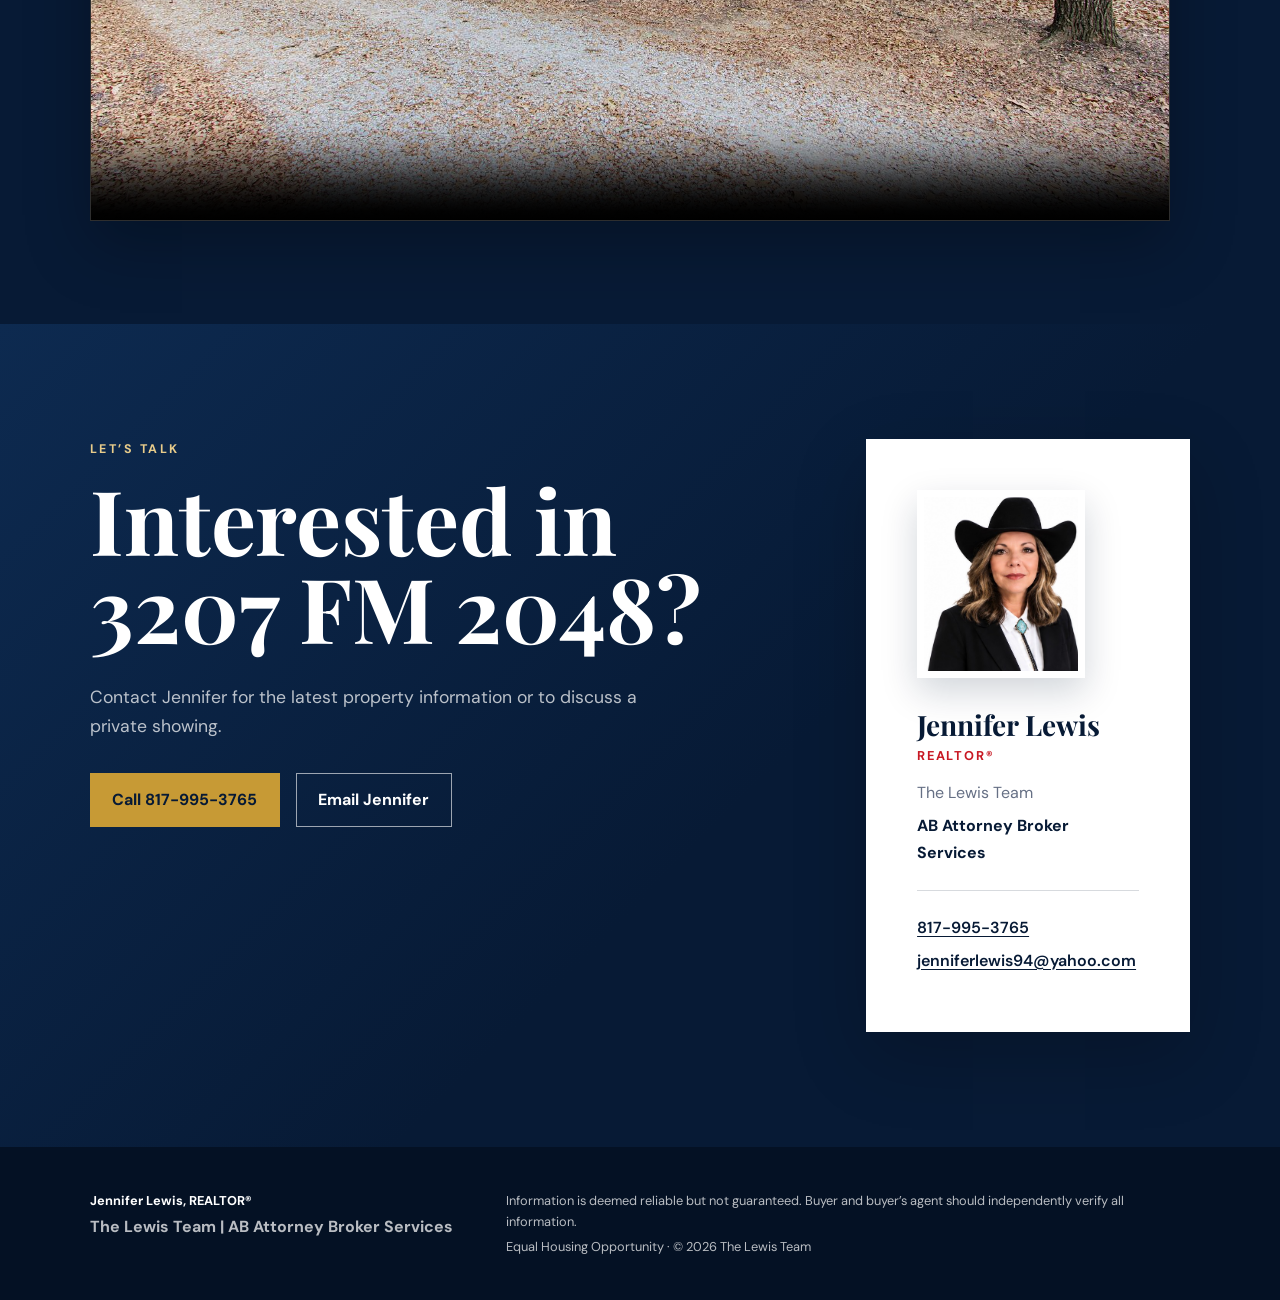
==== commit e66c0c7b: "Enlarge broker identification and remove altered aerial view 17" ====
--- a/index.html
+++ b/index.html
@@ -300,6 +300,8 @@
 .agent-name { margin: 0; font-family: var(--serif); font-size: 1.75rem; font-weight: 700; }
 .agent-title { margin: -.2rem 0 0; color: var(--red); font-size: .8rem; font-weight: 700; letter-spacing: .14em; }
 .agent-team { margin: .9rem 0 0; color: var(--muted); }
+.agent-broker, .footer-broker { font-size: 1rem; font-weight: 700; }
+.agent-broker { margin: .4rem 0 0; color: var(--navy); }
 .agent-divider { height: 1px; margin: 1.5rem 0; background: var(--line); }
 .agent-card > a { display: block; width: fit-content; margin: .4rem 0; font-weight: 600; text-underline-offset: .2rem; }
 footer {
@@ -483,7 +485,7 @@
           <p class="eyebrow">Property gallery</p>
           <h2 id="gallery-title">Explore 3207 FM 2048</h2>
         </div>
-        <p>Browse all 82 property photos. Select a category or click any photo to enlarge it.</p>
+        <p>Browse all 81 property photos. Select a category or click any photo to enlarge it.</p>
       </div>
       <div class="gallery-filters" aria-label="Filter property photos">
         <button class="gallery-filter is-active" type="button" data-filter="all">All Photos</button>
@@ -566,10 +568,6 @@
           <img src="photos/aerial-screenshot-16.jpg" alt="Aerial View 16 at 3207 FM 2048" loading="lazy" decoding="async">
           <span>Aerial View 16</span>
         </button>
-        <button class="gallery-card" type="button" data-category="aerial" data-index="17" data-full="photos/aerial-screenshot-17.jpg" data-caption="Aerial View 17">
-          <img src="photos/aerial-screenshot-17.jpg" alt="Aerial View 17 at 3207 FM 2048" loading="lazy" decoding="async">
-          <span>Aerial View 17</span>
-        </button>
         <button class="gallery-card" type="button" data-category="lot-lines" data-index="1" data-full="photos/lot-lines-screenshot-1.jpg" data-caption="Approximate Lot Lines 1">
           <img src="photos/lot-lines-screenshot-1.jpg" alt="Approximate Lot Lines 1 at 3207 FM 2048" loading="lazy" decoding="async">
           <span>Approximate Lot Lines 1</span>
@@ -862,6 +860,7 @@
         <p class="agent-name">Jennifer Lewis</p>
         <p class="agent-title">REALTOR®</p>
         <p class="agent-team">The Lewis Team</p>
+        <p class="agent-broker">AB Attorney Broker Services</p>
         <div class="agent-divider"></div>
         <a href="tel:+18179953765">817-995-3765</a>
         <a href="mailto:jenniferlewis94@yahoo.com">jenniferlewis94@yahoo.com</a>
@@ -882,7 +881,7 @@
   <footer>
     <div>
       <p><strong>Jennifer Lewis, REALTOR®</strong></p>
-      <p>The Lewis Team | AB Attorney Broker Services</p>
+      <p class="footer-broker">The Lewis Team | AB Attorney Broker Services</p>
     </div>
     <div class="footer-legal">
       <p>Information is deemed reliable but not guaranteed. Buyer and buyer’s agent should independently verify all information.</p>
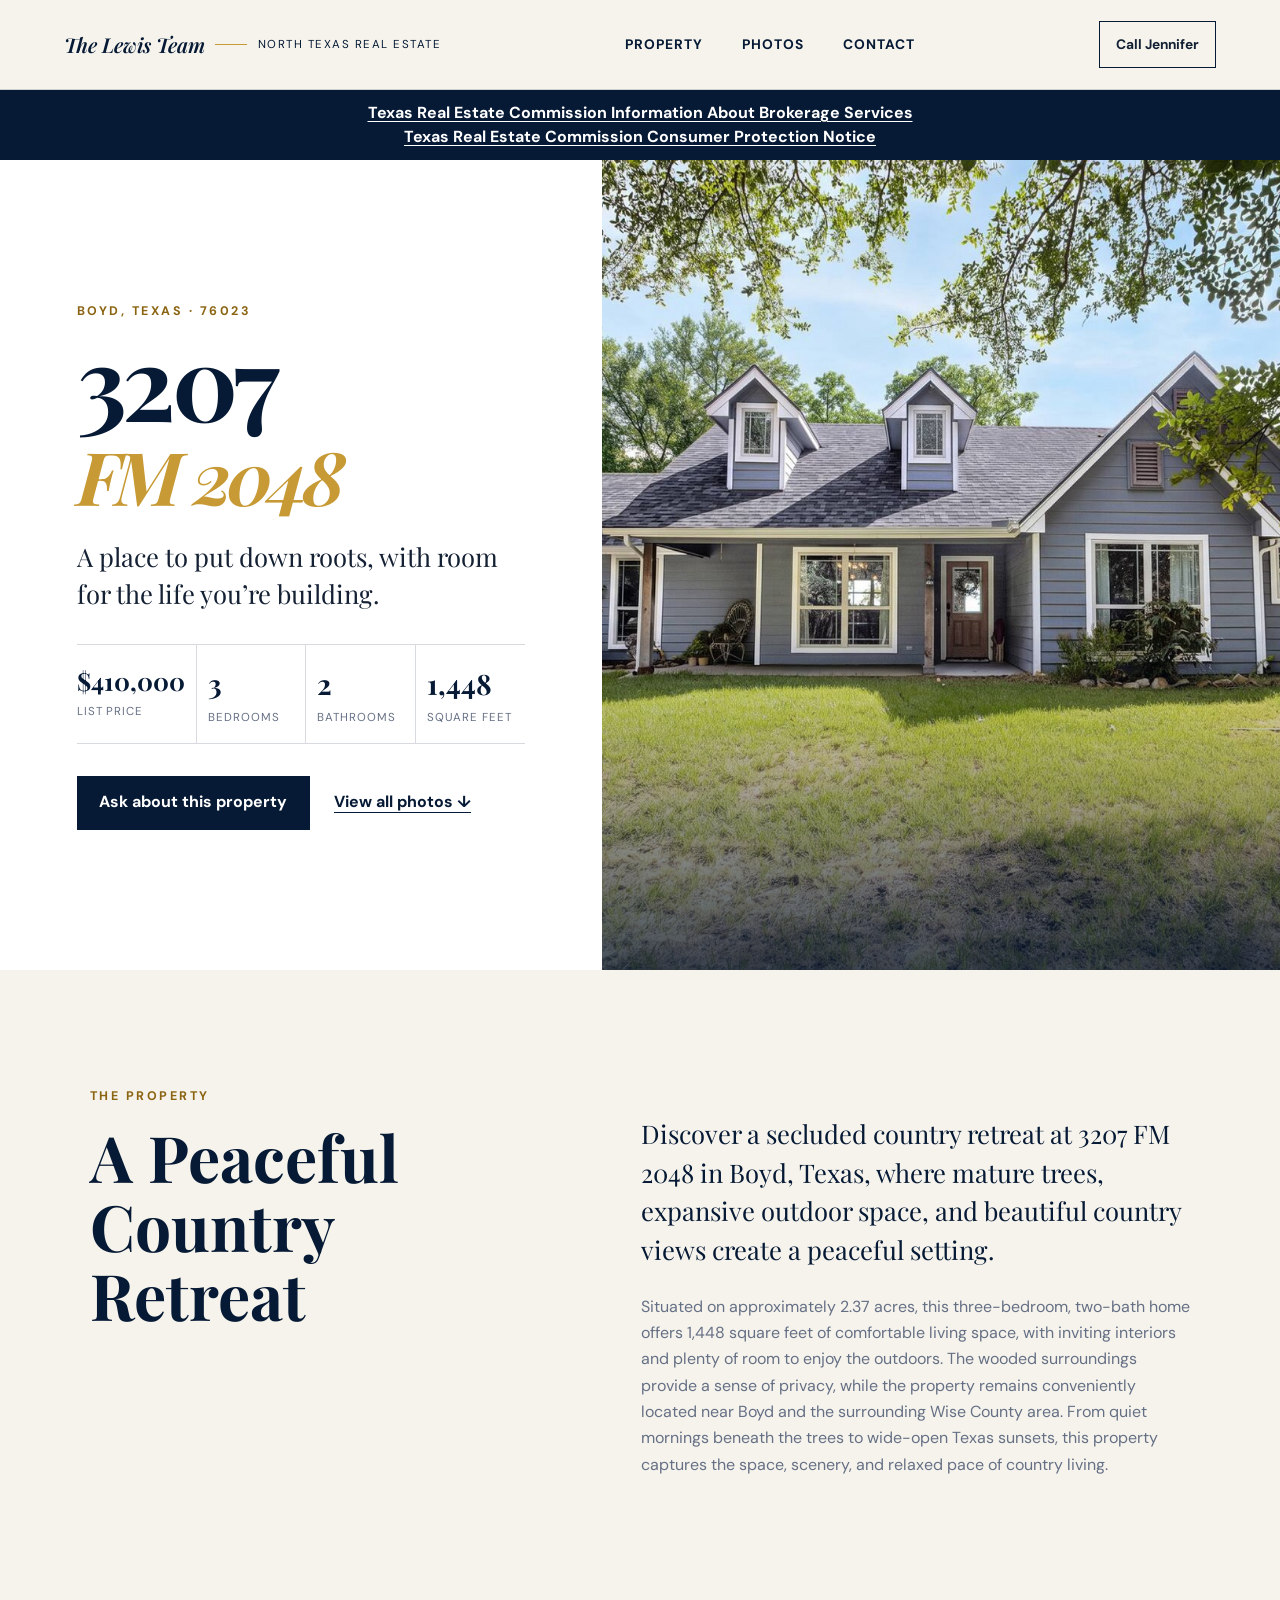
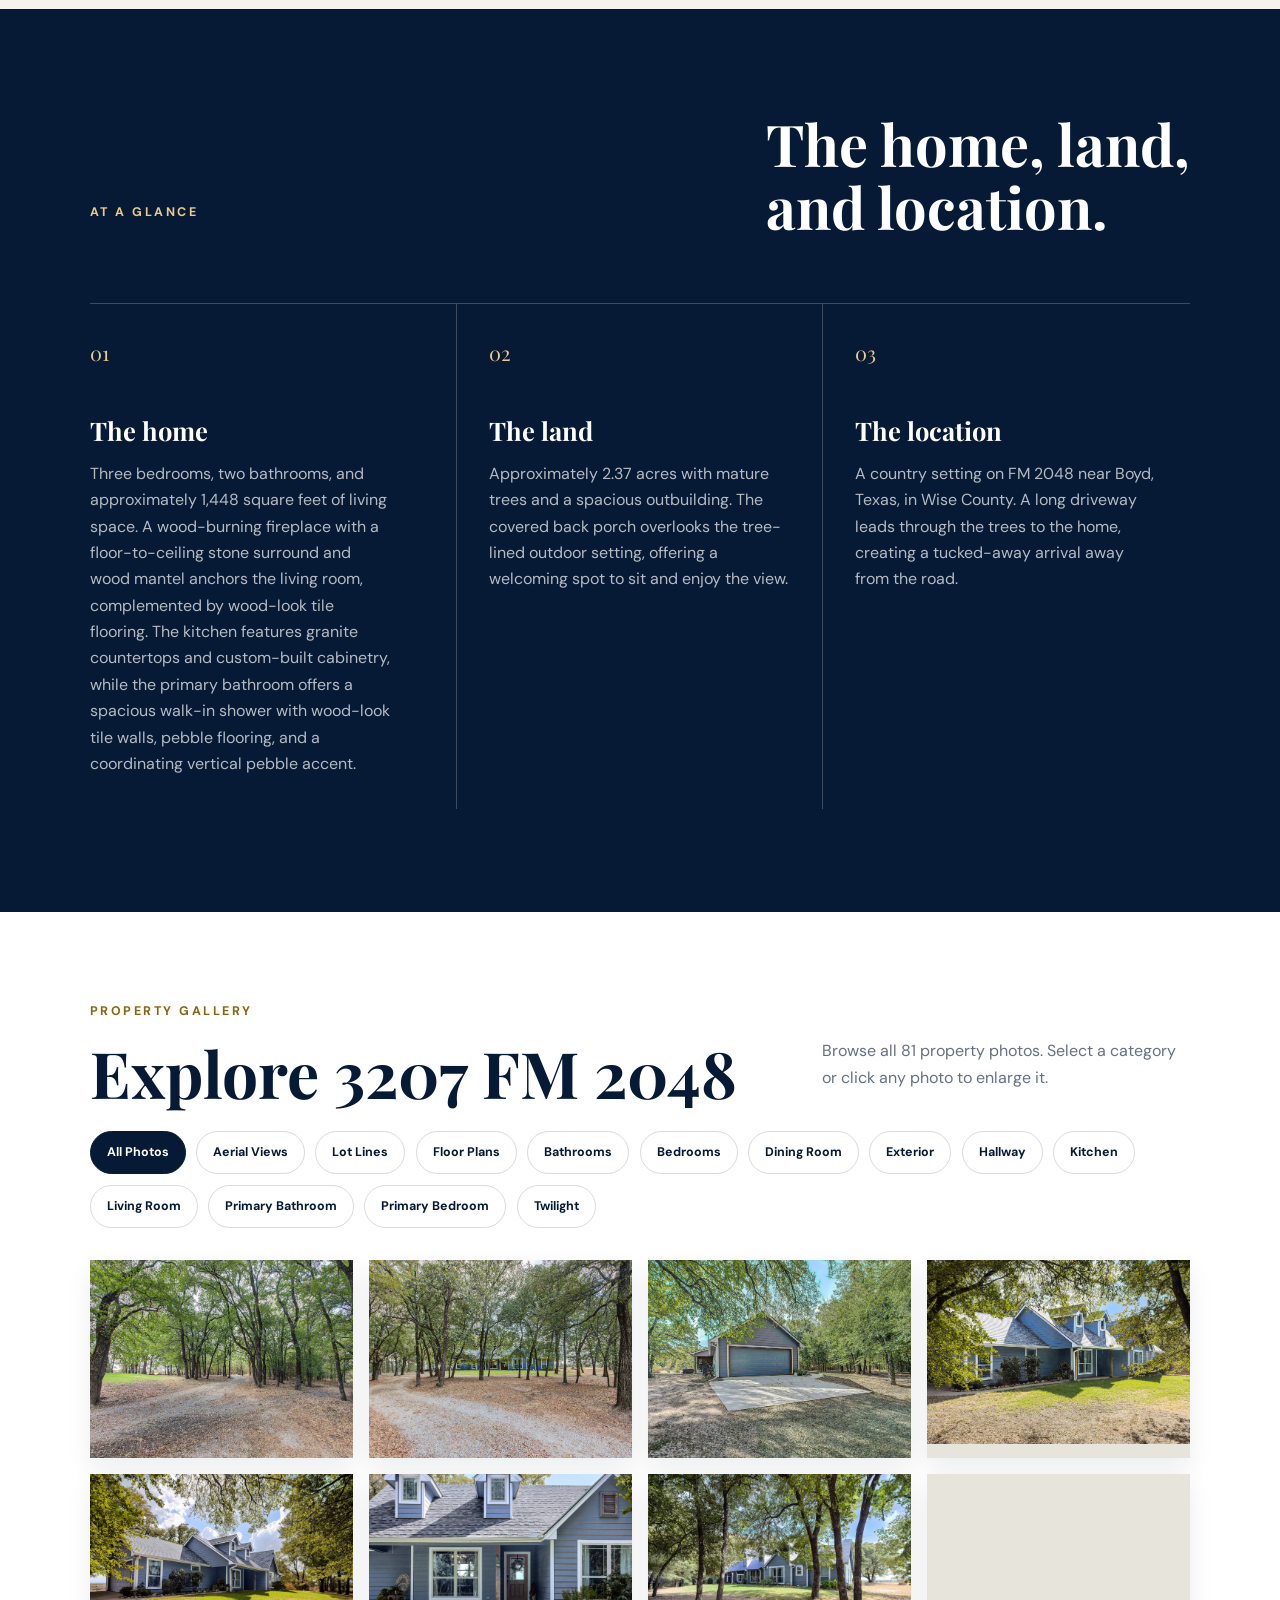
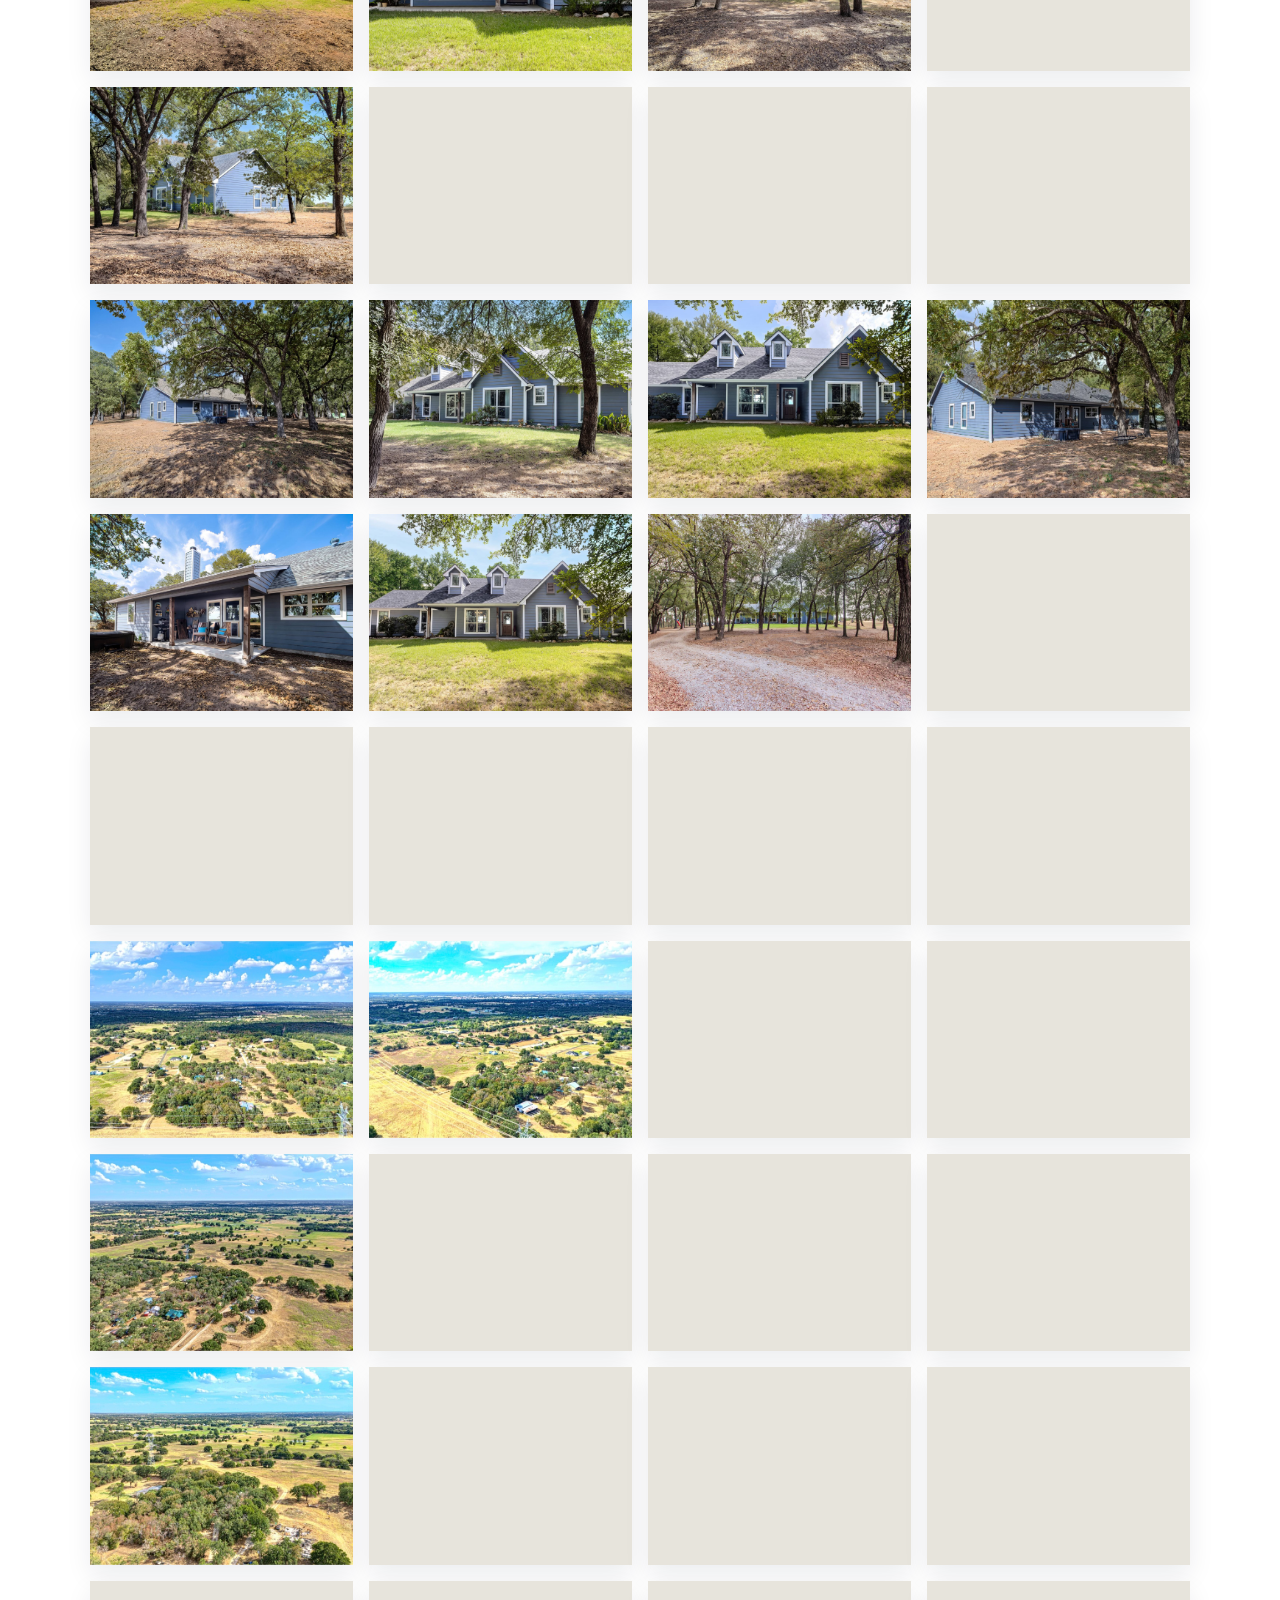
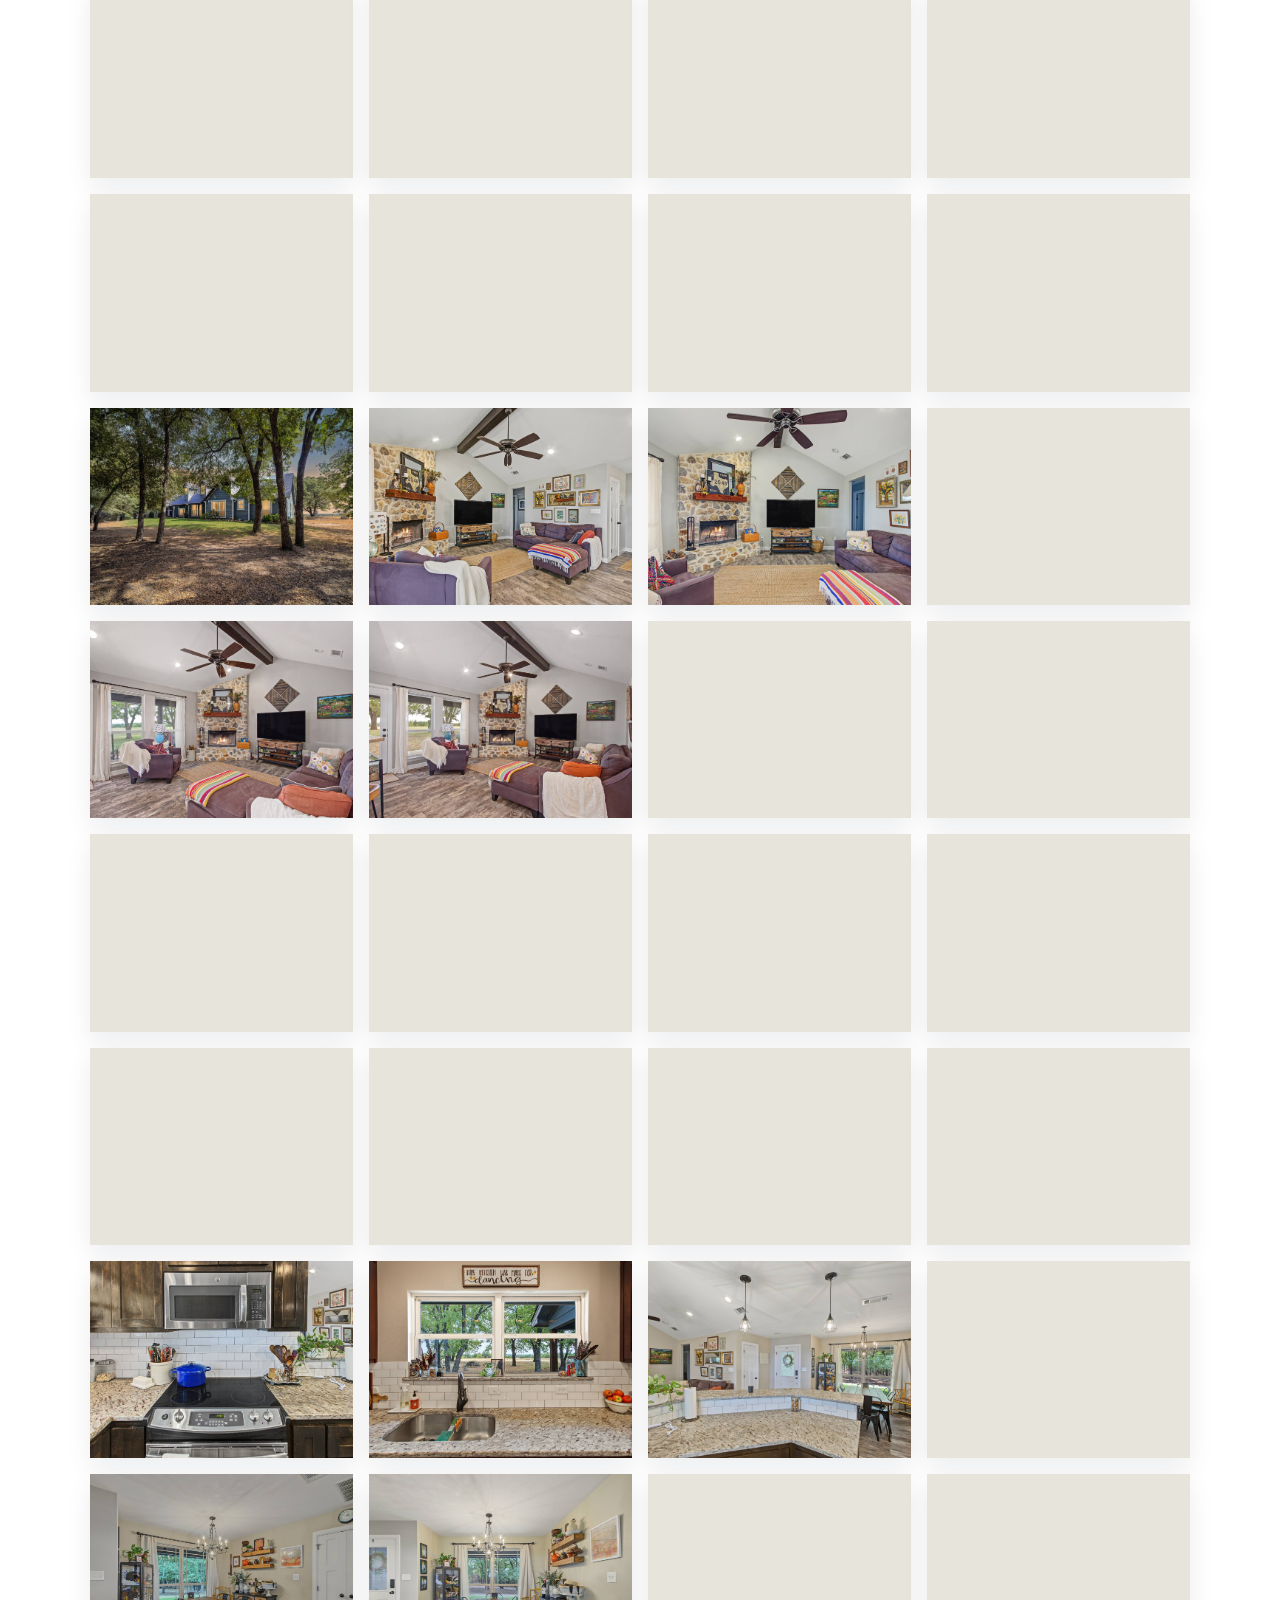
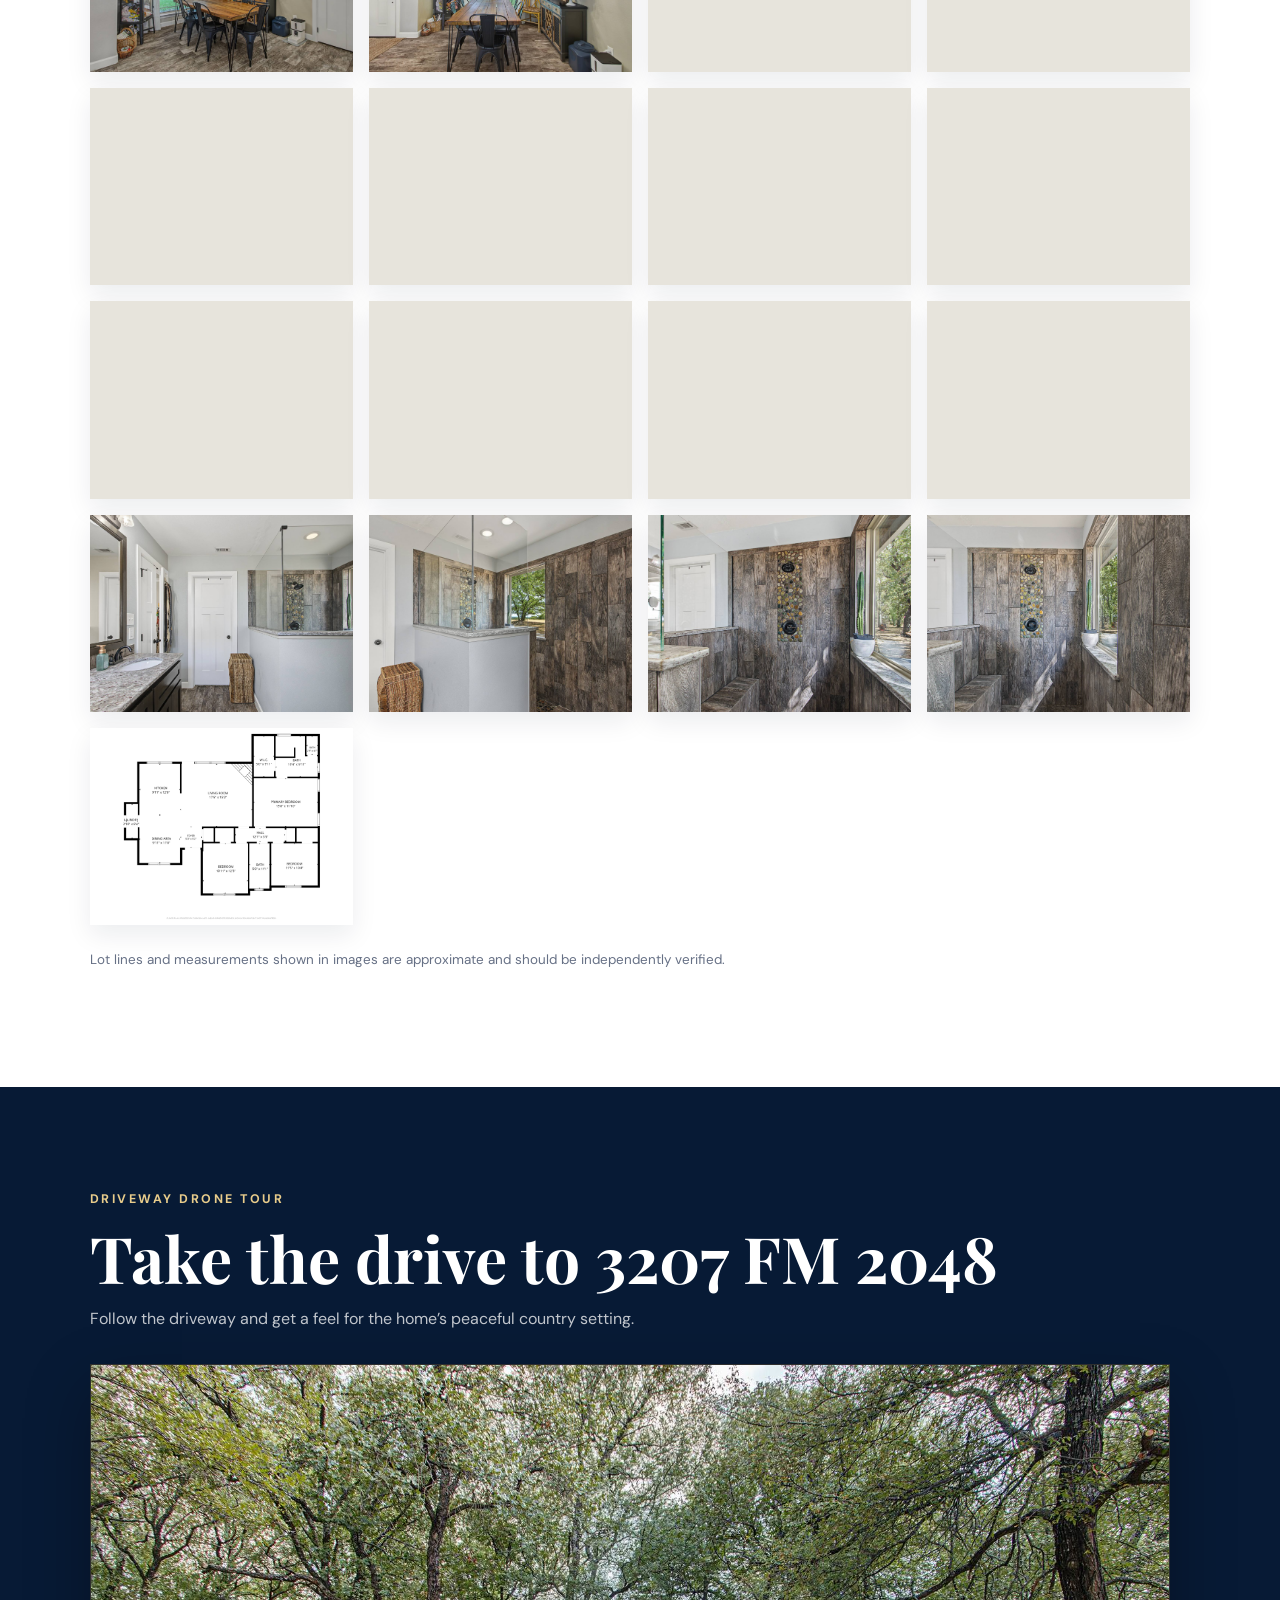
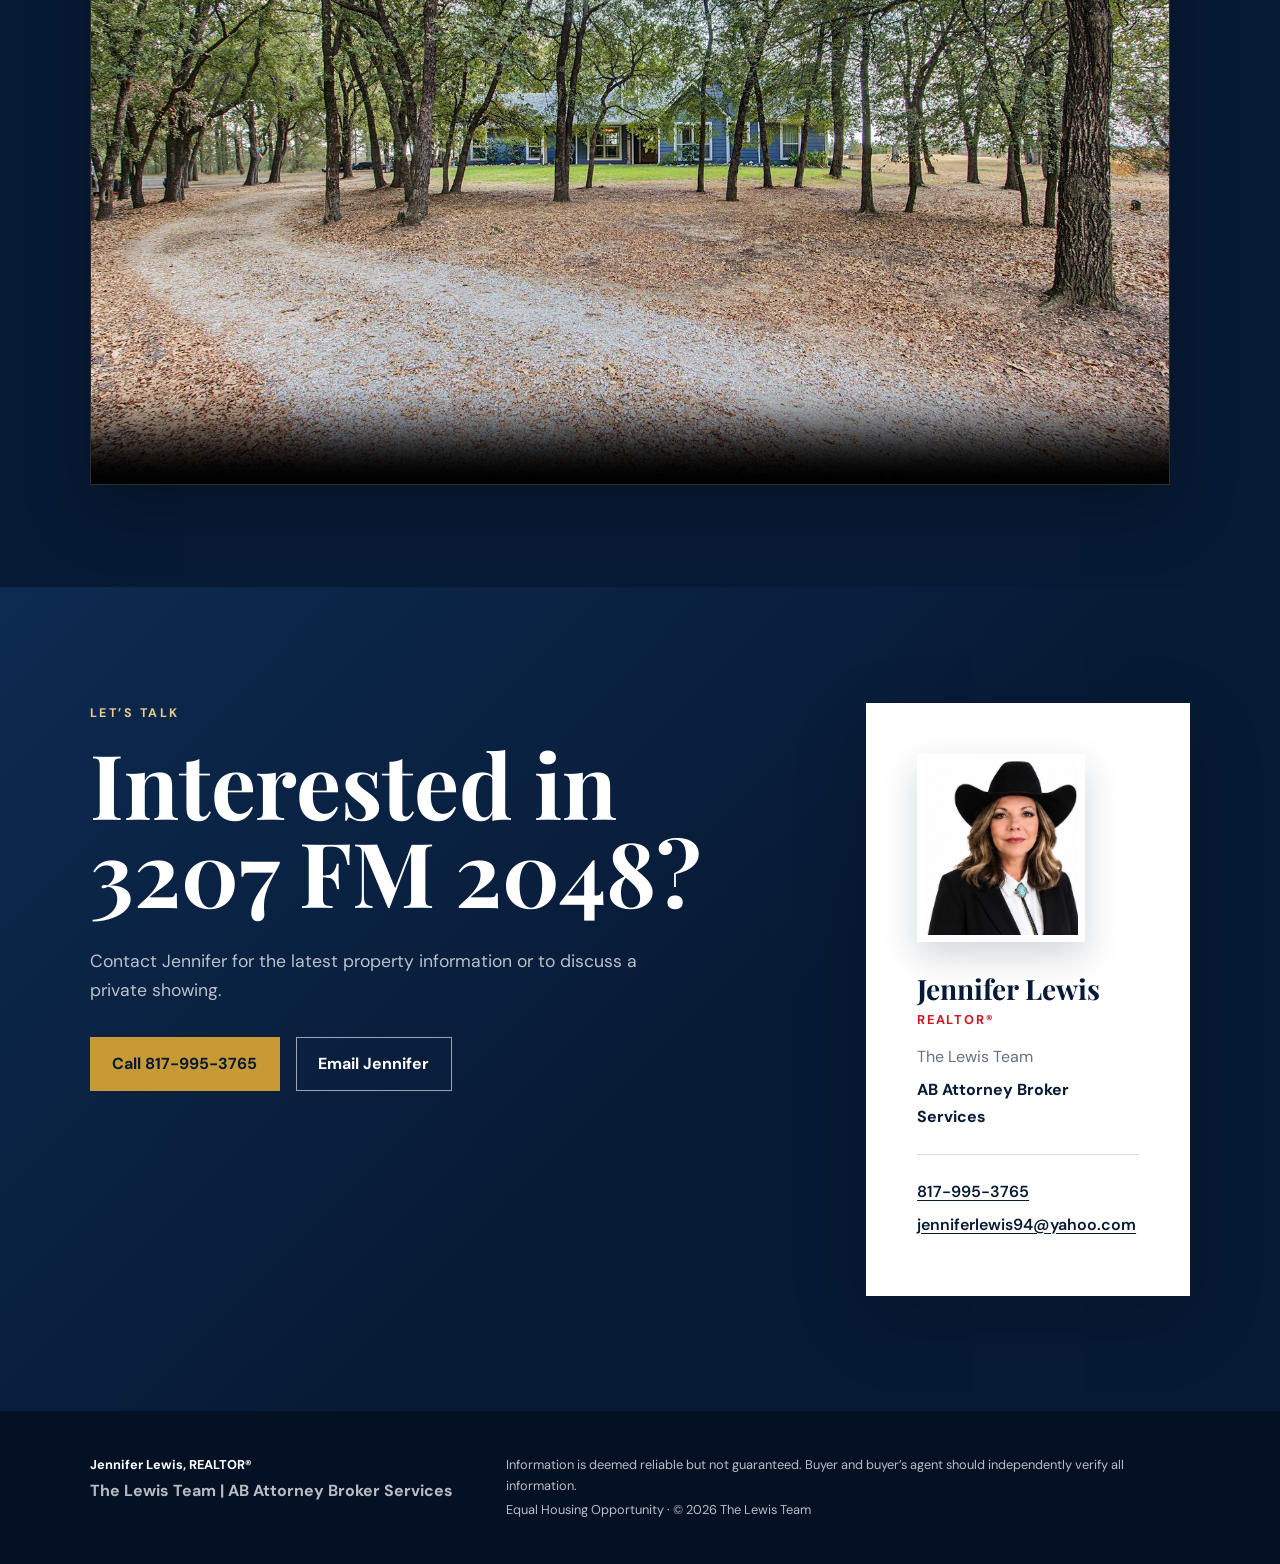
==== commit d0b84fb7: "Expand At a Glance with approved home land and location details Expanded property descriptions for h" ====
--- a/index.html
+++ b/index.html
@@ -464,17 +464,17 @@
         <article>
           <span>01</span>
           <h3>The home</h3>
-          <p>Three bedrooms, two bathrooms, and 1,448 square feet of living space.</p>
+          <p>Three bedrooms, two bathrooms, and approximately 1,448 square feet of living space. A wood-burning fireplace with a floor-to-ceiling stone surround and wood mantel anchors the living room, complemented by wood-look tile flooring. The kitchen features granite countertops and custom-built cabinetry, while the primary bathroom offers a spacious walk-in shower with wood-look tile walls, pebble flooring, and a coordinating vertical pebble accent.</p>
         </article>
         <article>
           <span>02</span>
           <h3>The land</h3>
-          <p>Approximately 2.37 acres with mature trees and space to enjoy the outdoors.</p>
+          <p>Approximately 2.37 acres with mature trees and a spacious outbuilding. The covered back porch overlooks the tree-lined outdoor setting, offering a welcoming spot to sit and enjoy the view.</p>
         </article>
         <article>
           <span>03</span>
           <h3>The location</h3>
-          <p>A country setting on FM 2048 near Boyd, Texas.</p>
+          <p>A country setting on FM 2048 near Boyd, Texas, in Wise County. A long driveway leads through the trees to the home, creating a tucked-away arrival away from the road.</p>
         </article>
       </div>
     </section>
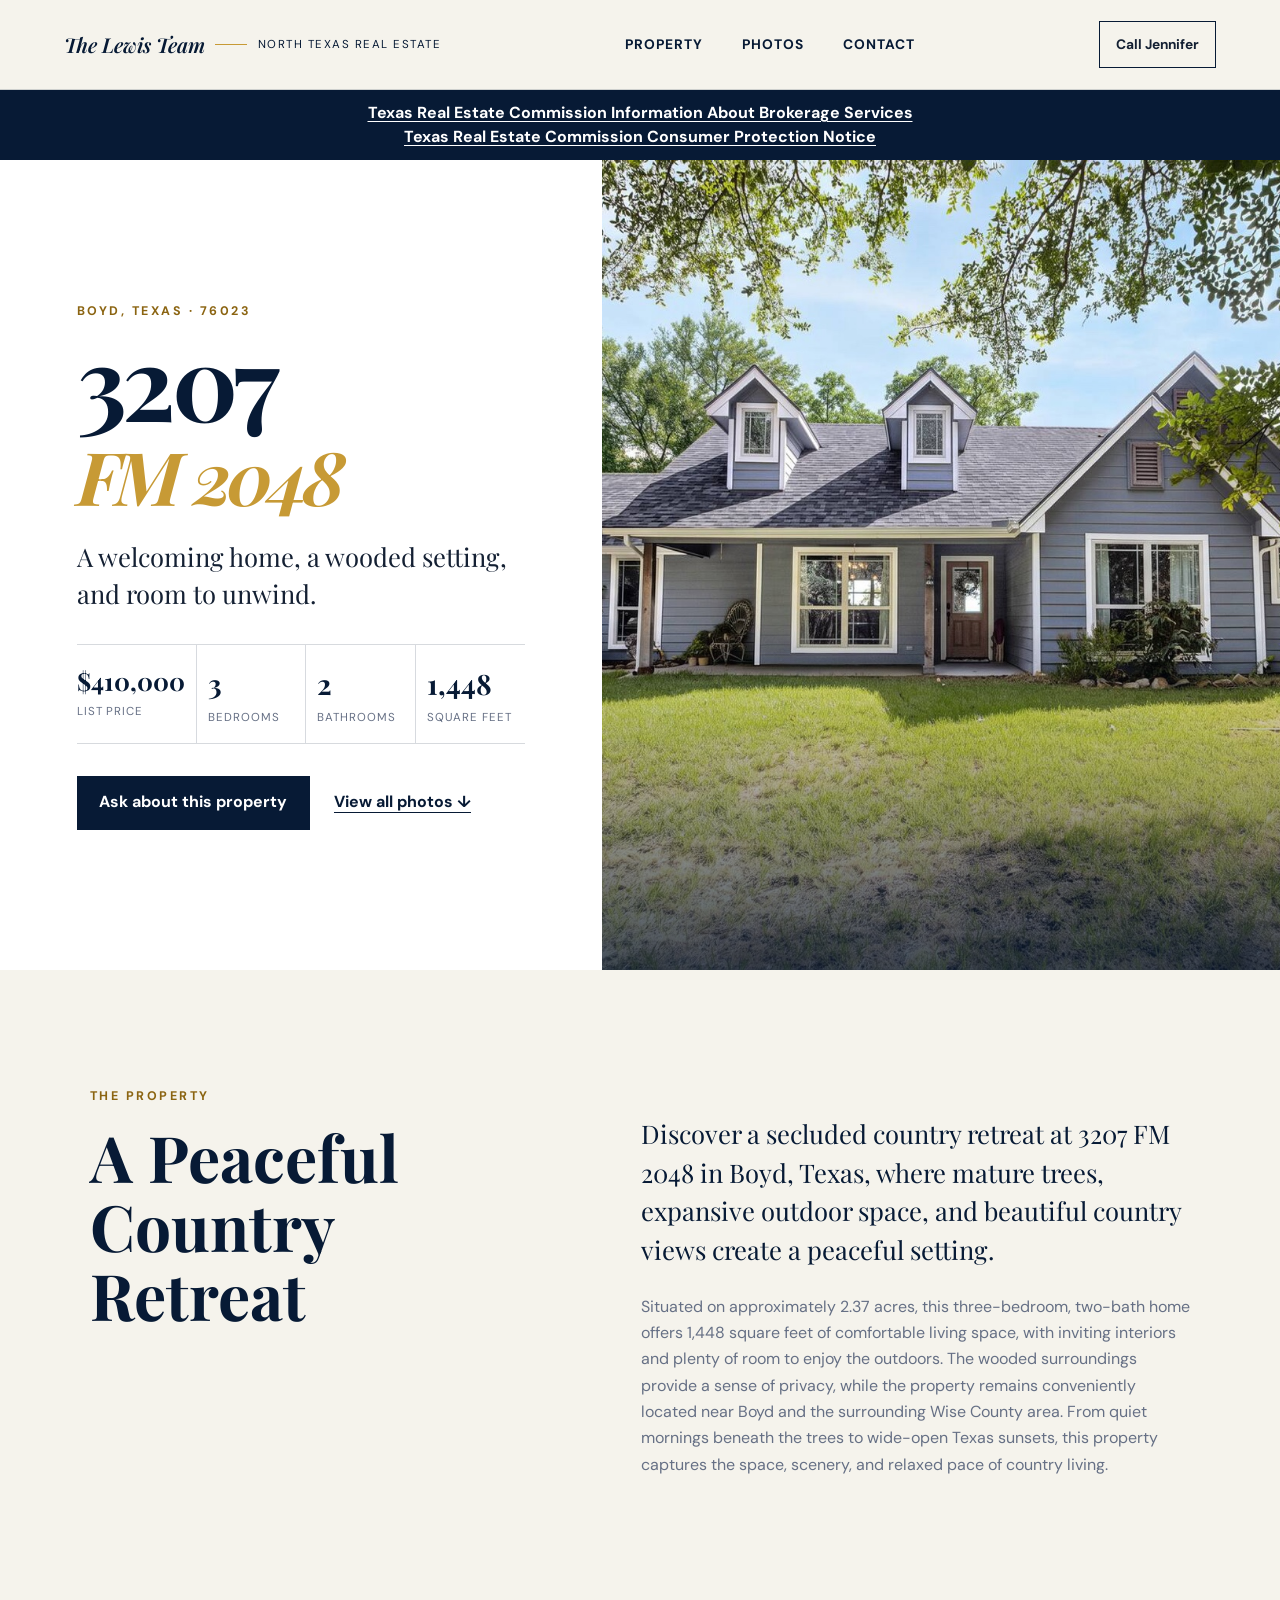
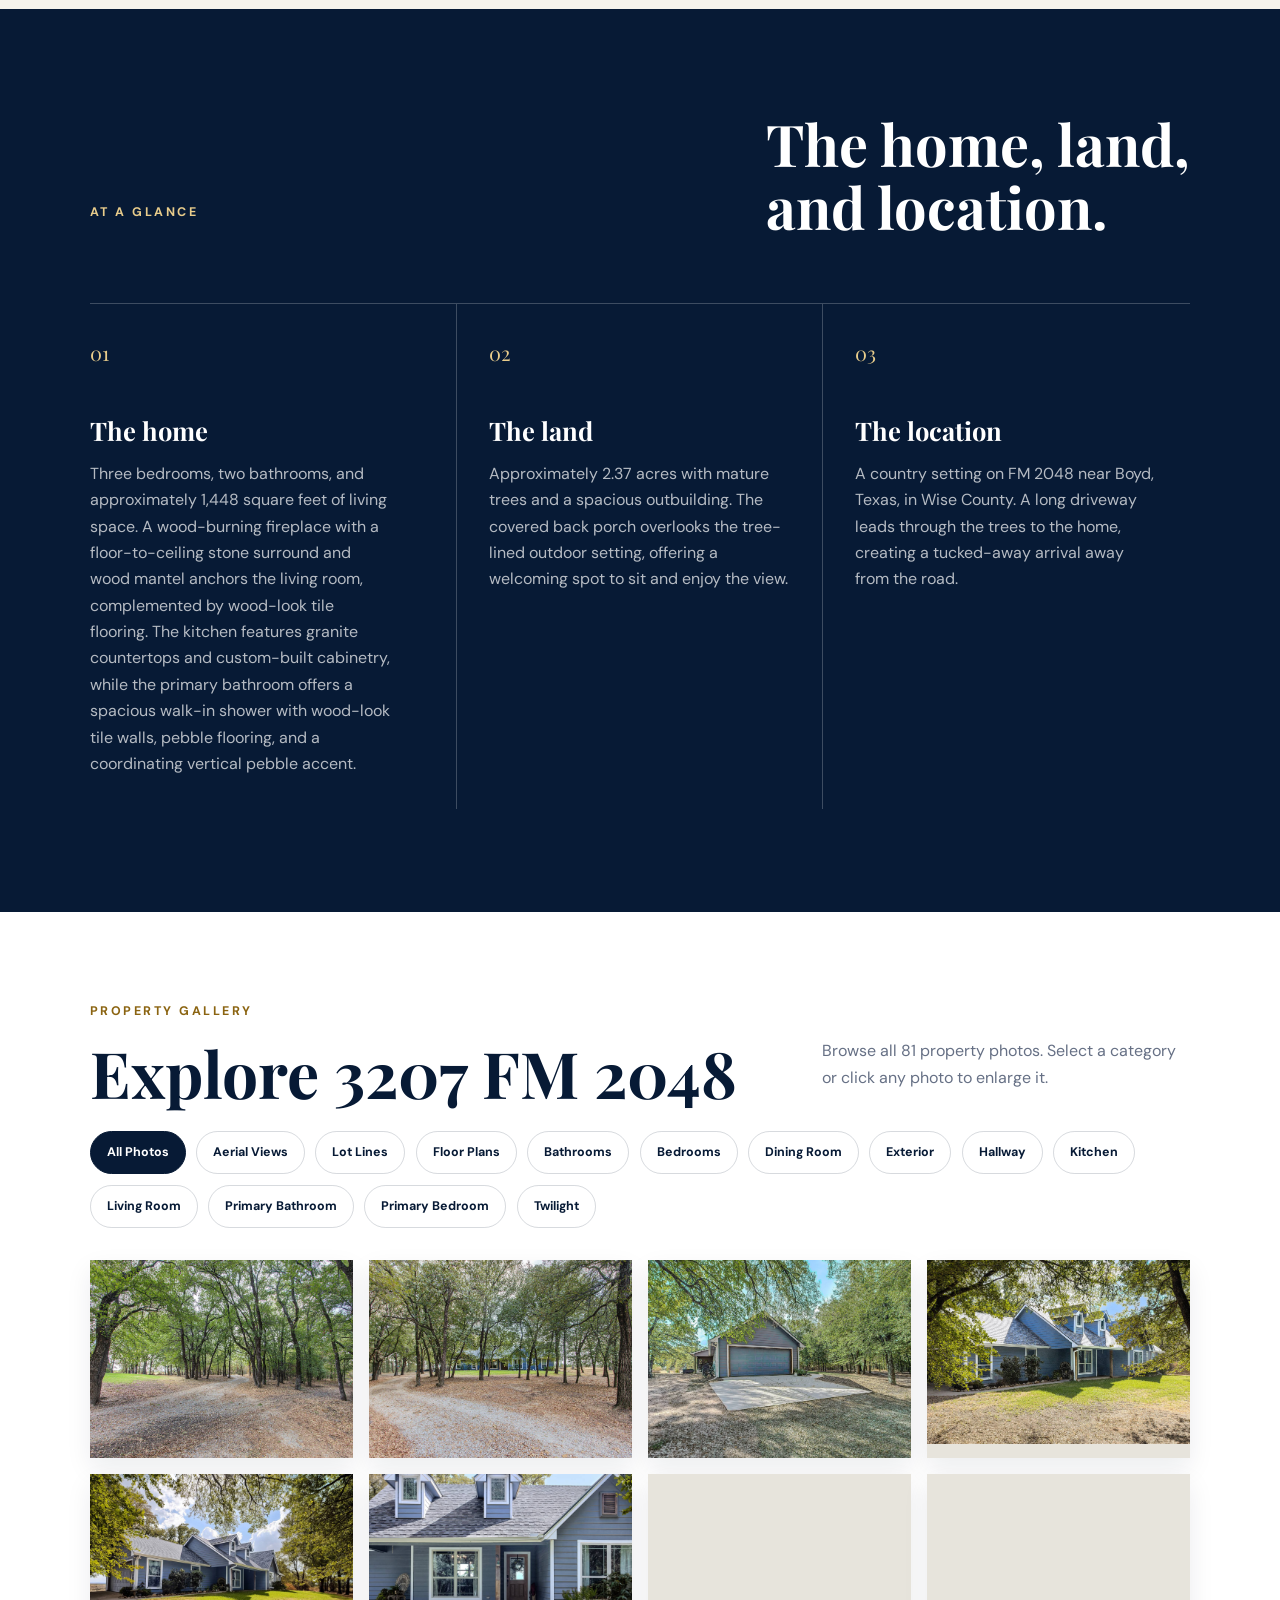
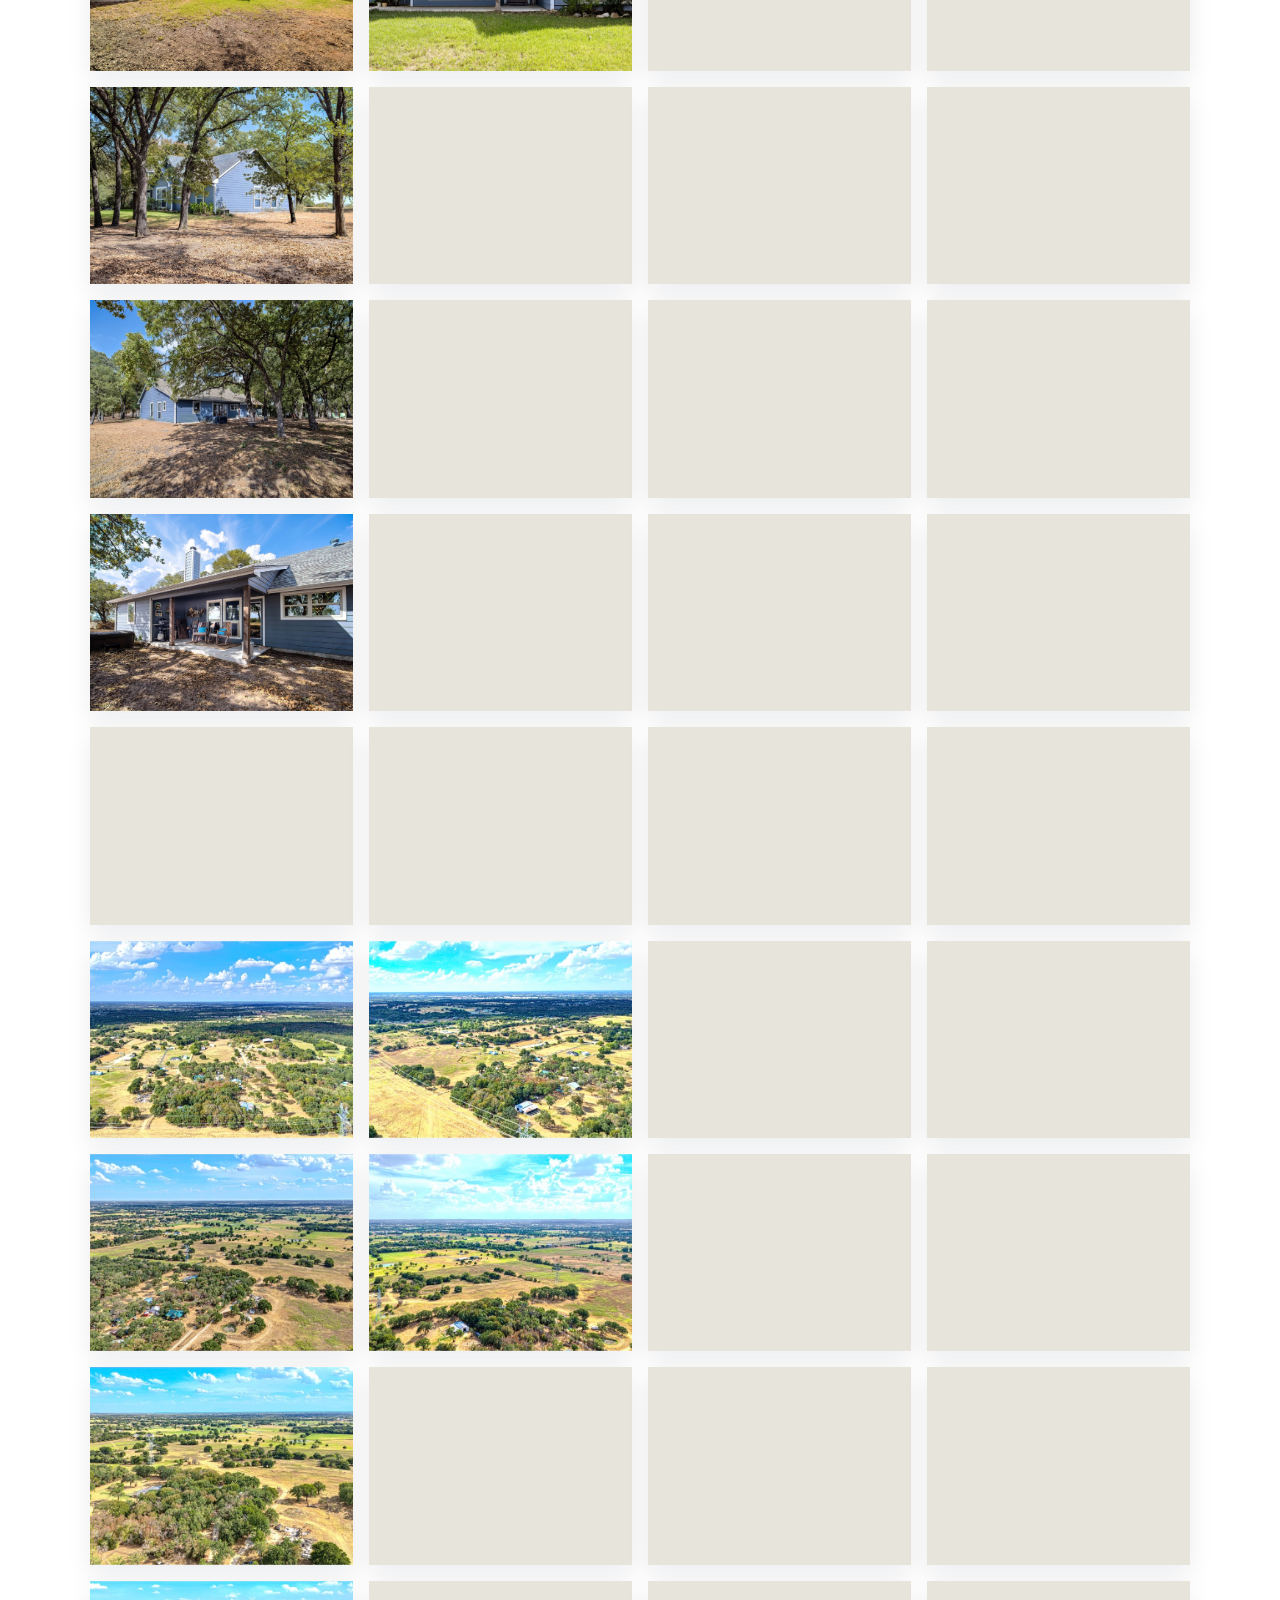
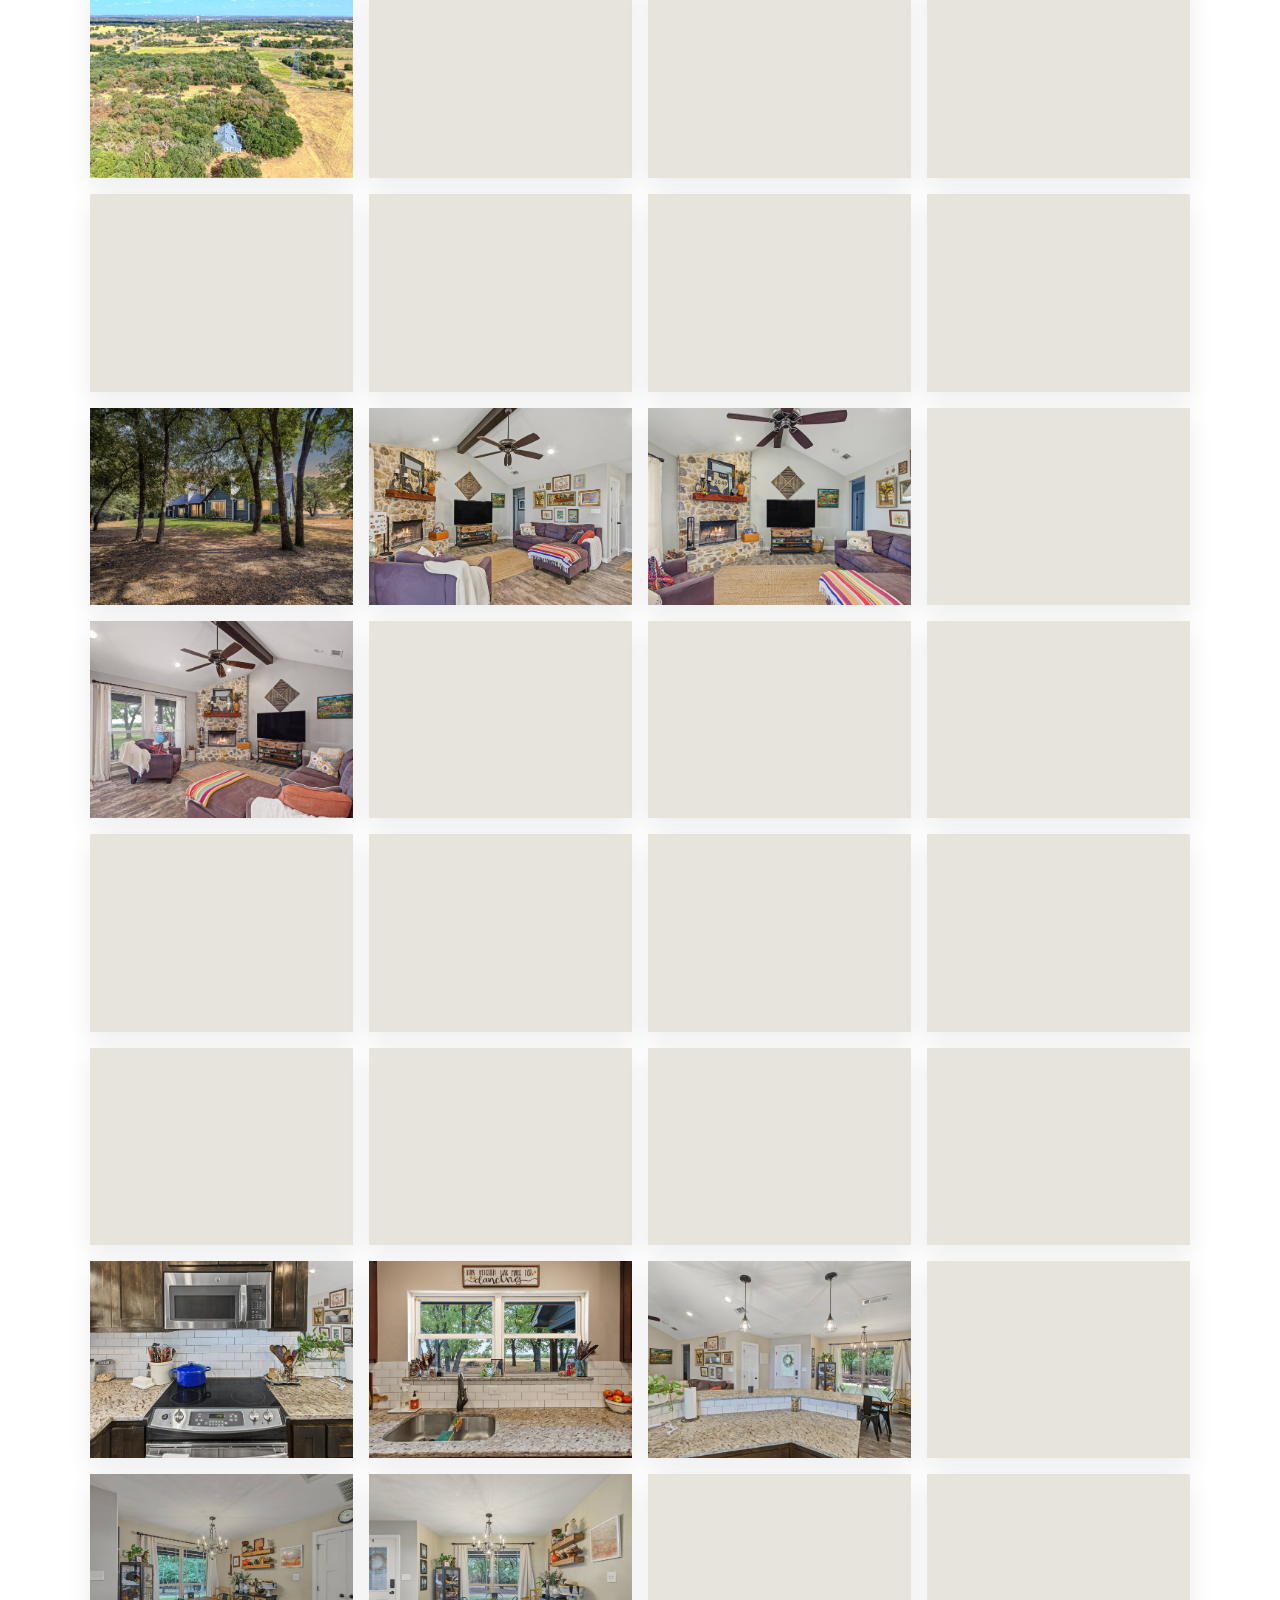
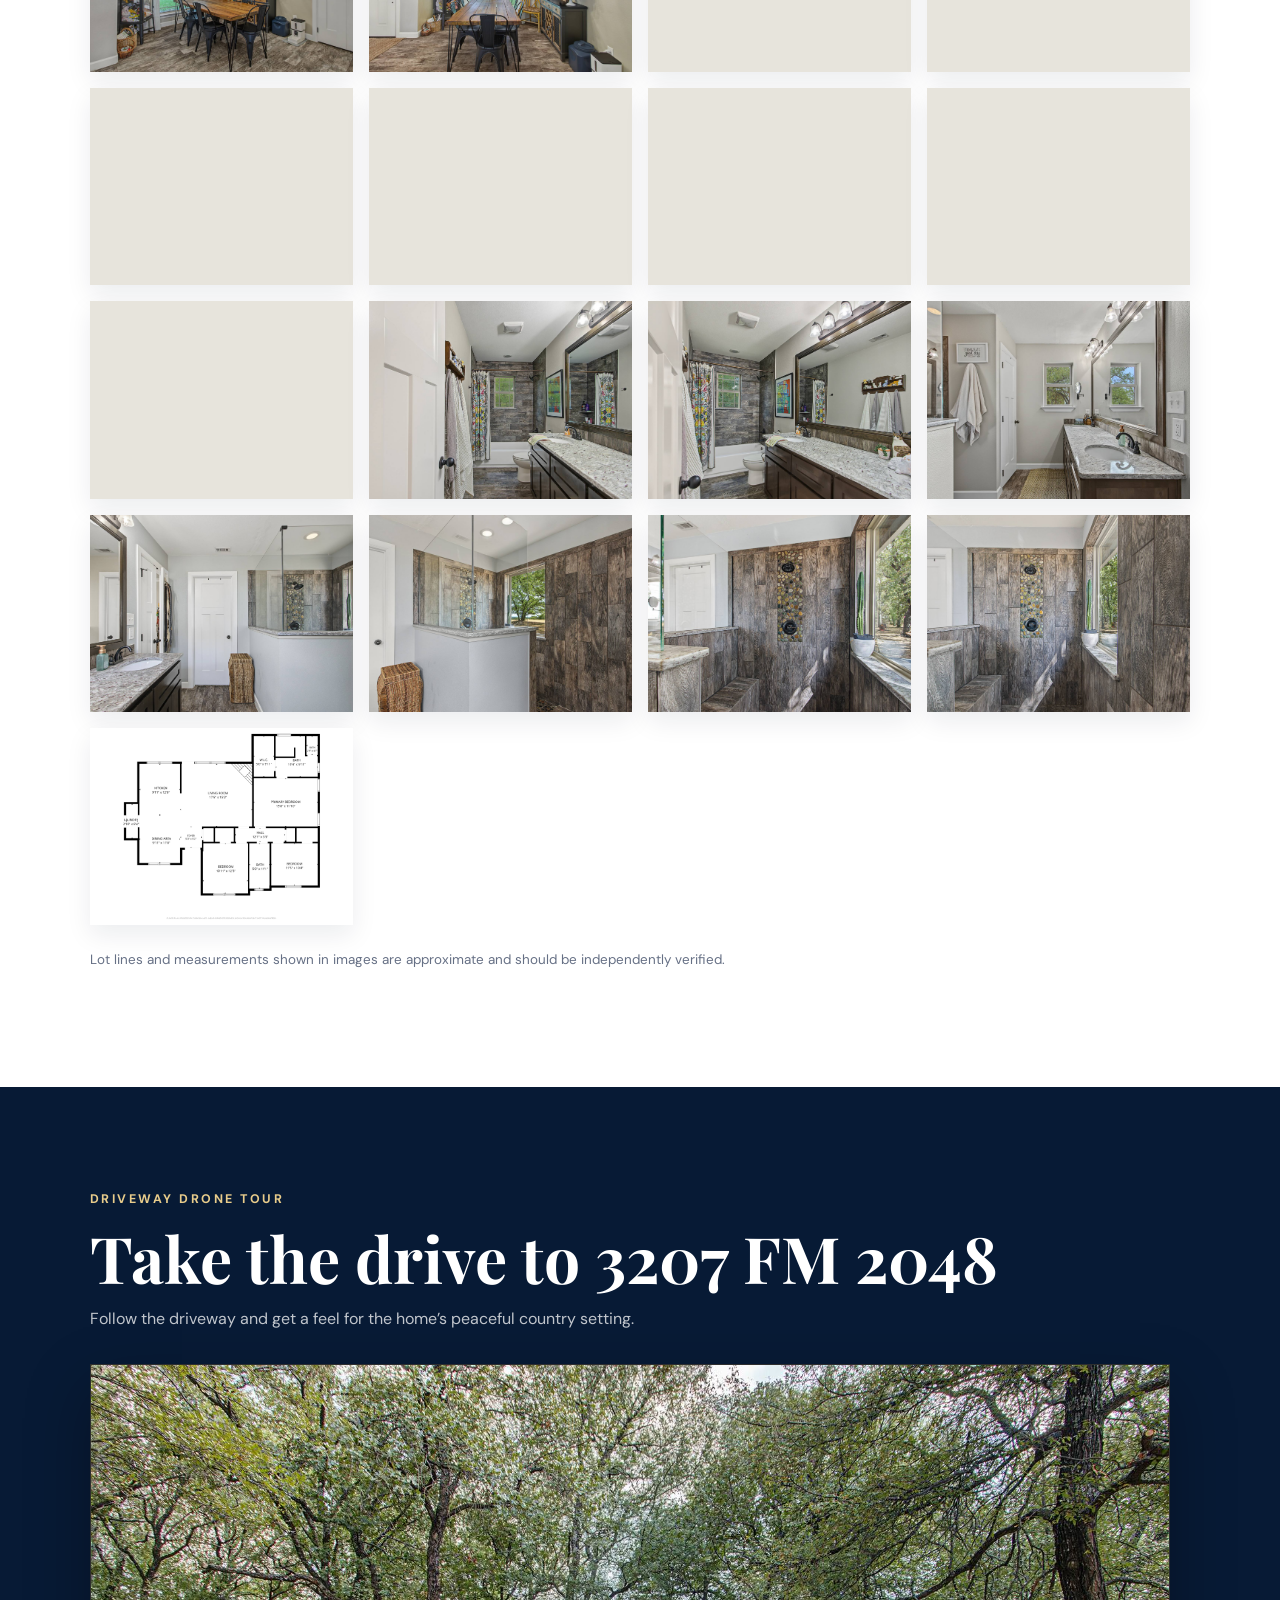
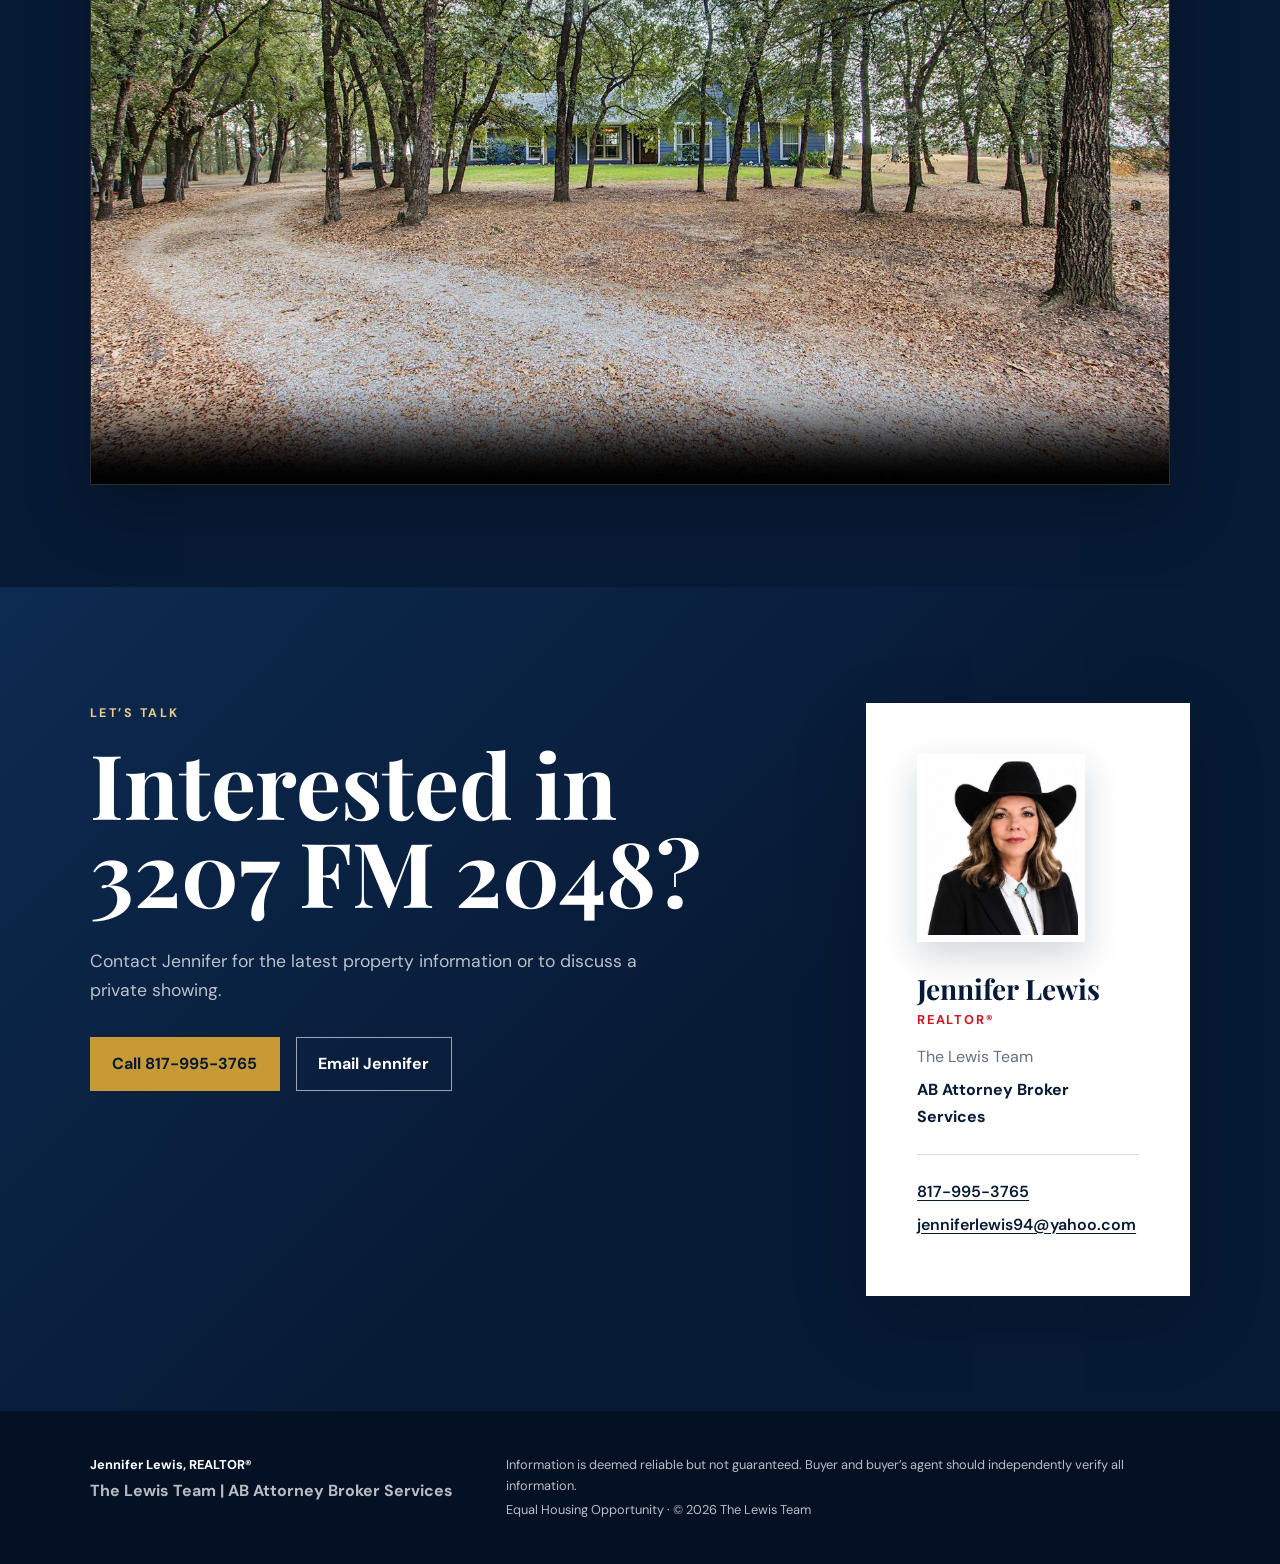
==== commit 8a85f297: "Update landing tagline to welcoming home wooded setting and room to unwind" ====
--- a/index.html
+++ b/index.html
@@ -426,7 +426,7 @@
       <div class="hero-copy">
         <p class="eyebrow">Boyd, Texas · 76023</p>
         <h1 id="hero-title">3207<br><span>FM 2048</span></h1>
-        <p class="hero-intro">A place to put down roots, with room for the life you’re building.</p>
+        <p class="hero-intro">A welcoming home, a wooded setting, and room to unwind.</p>
         <div class="fact-row" aria-label="Property overview">
           <div class="price"><strong>$410,000</strong><span>List price</span></div>
           <div><strong>3</strong><span>Bedrooms</span></div>
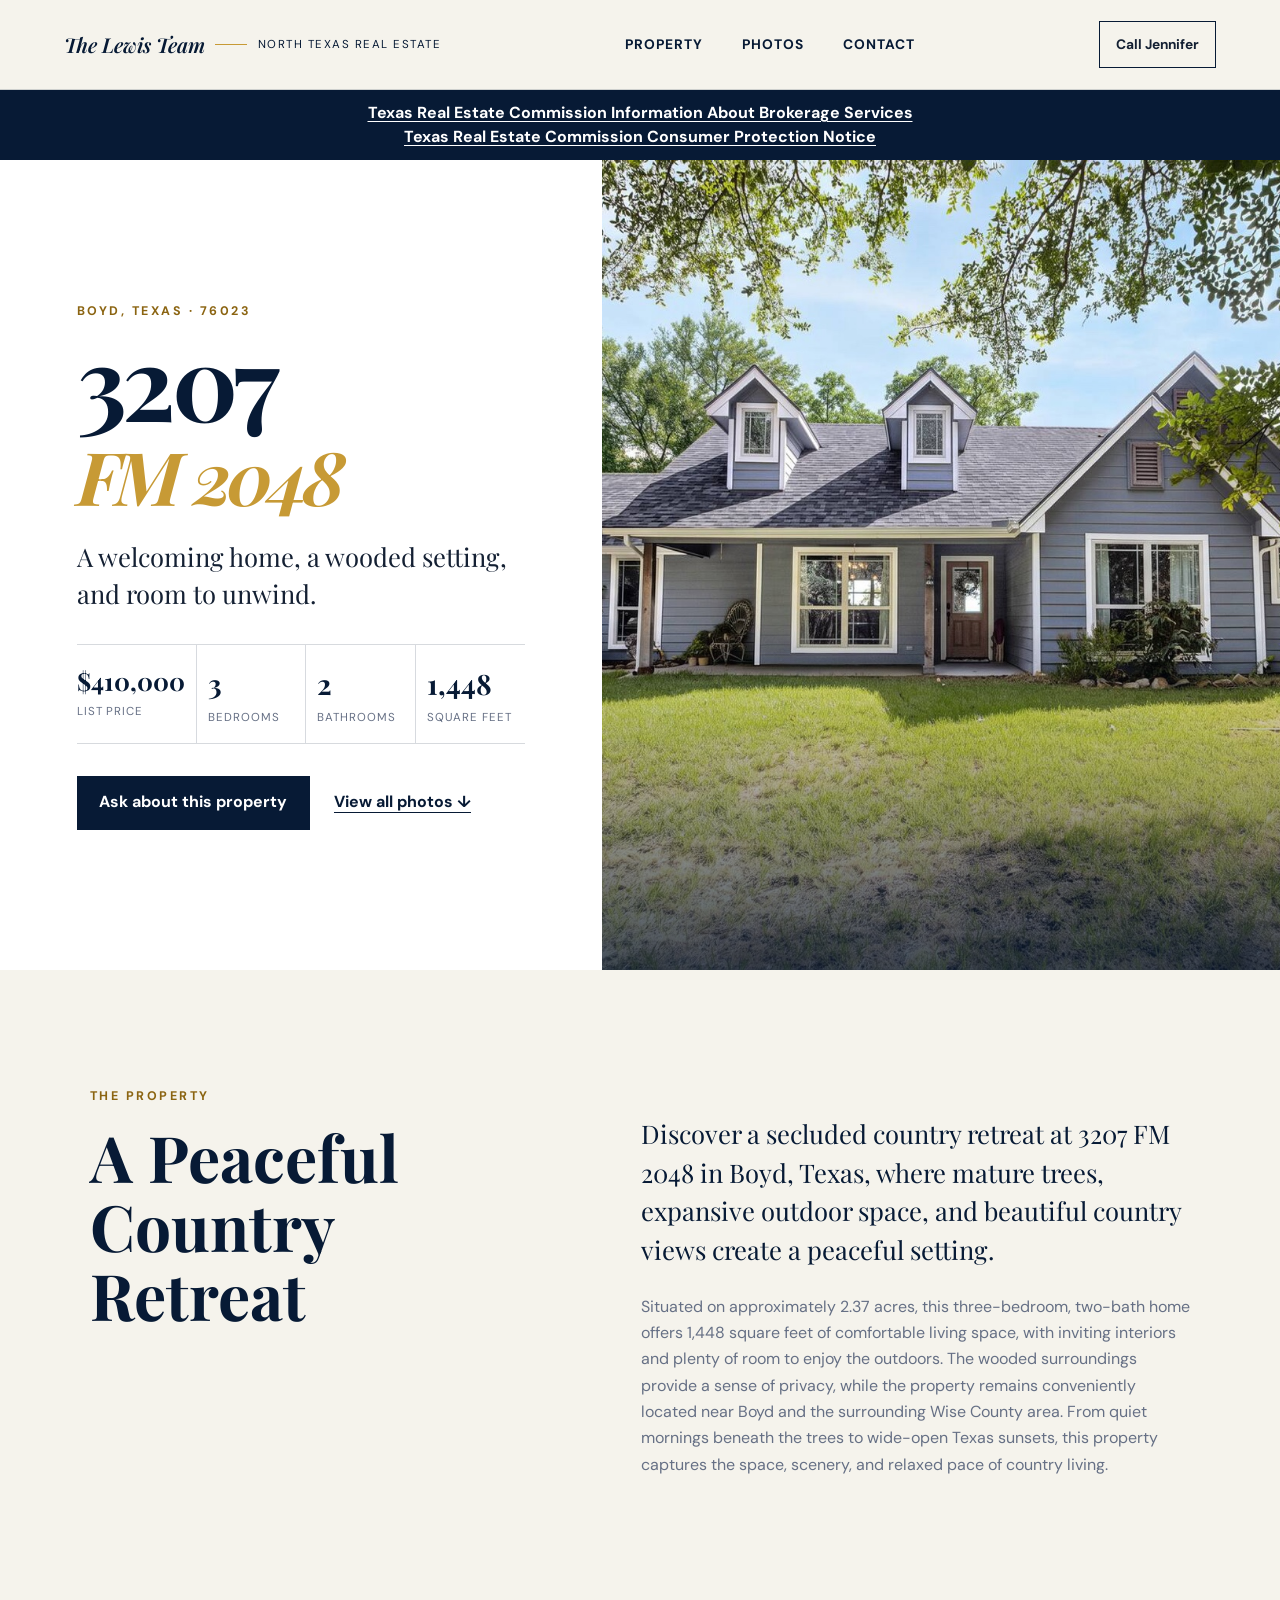
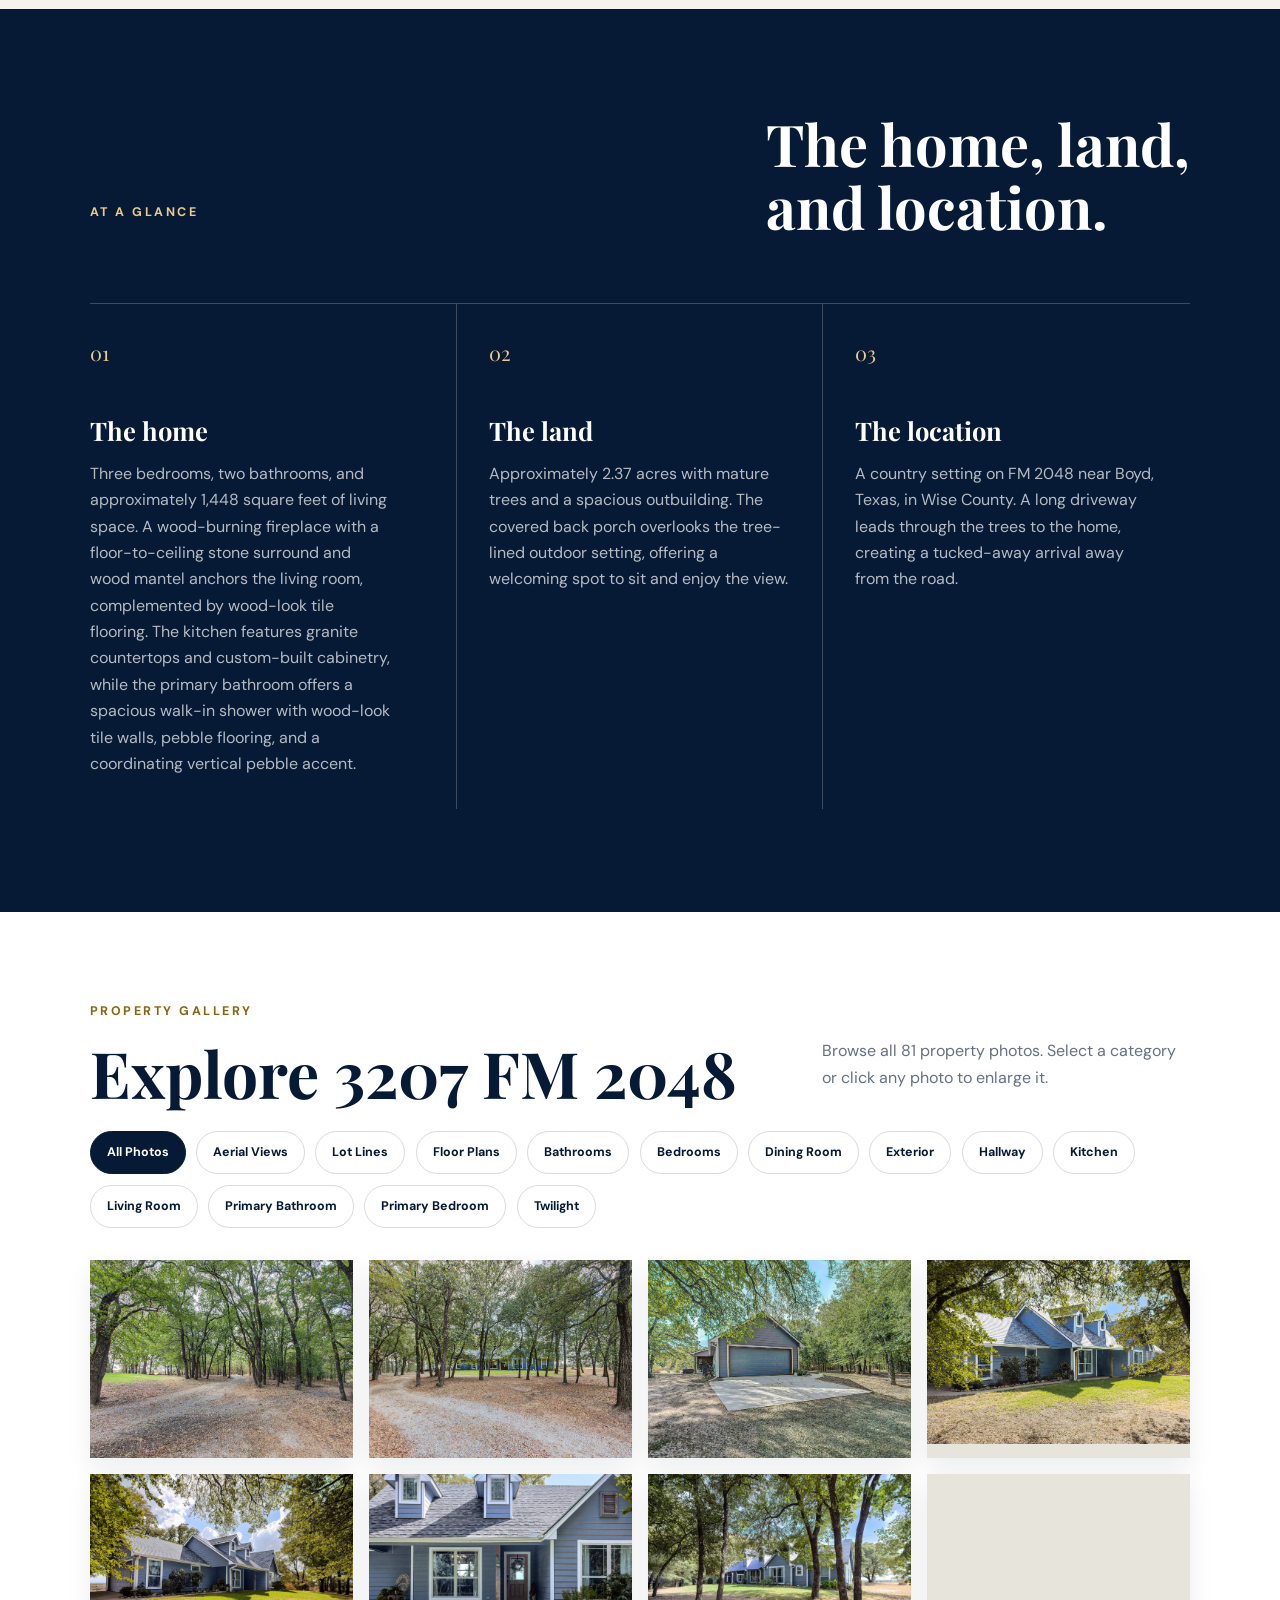
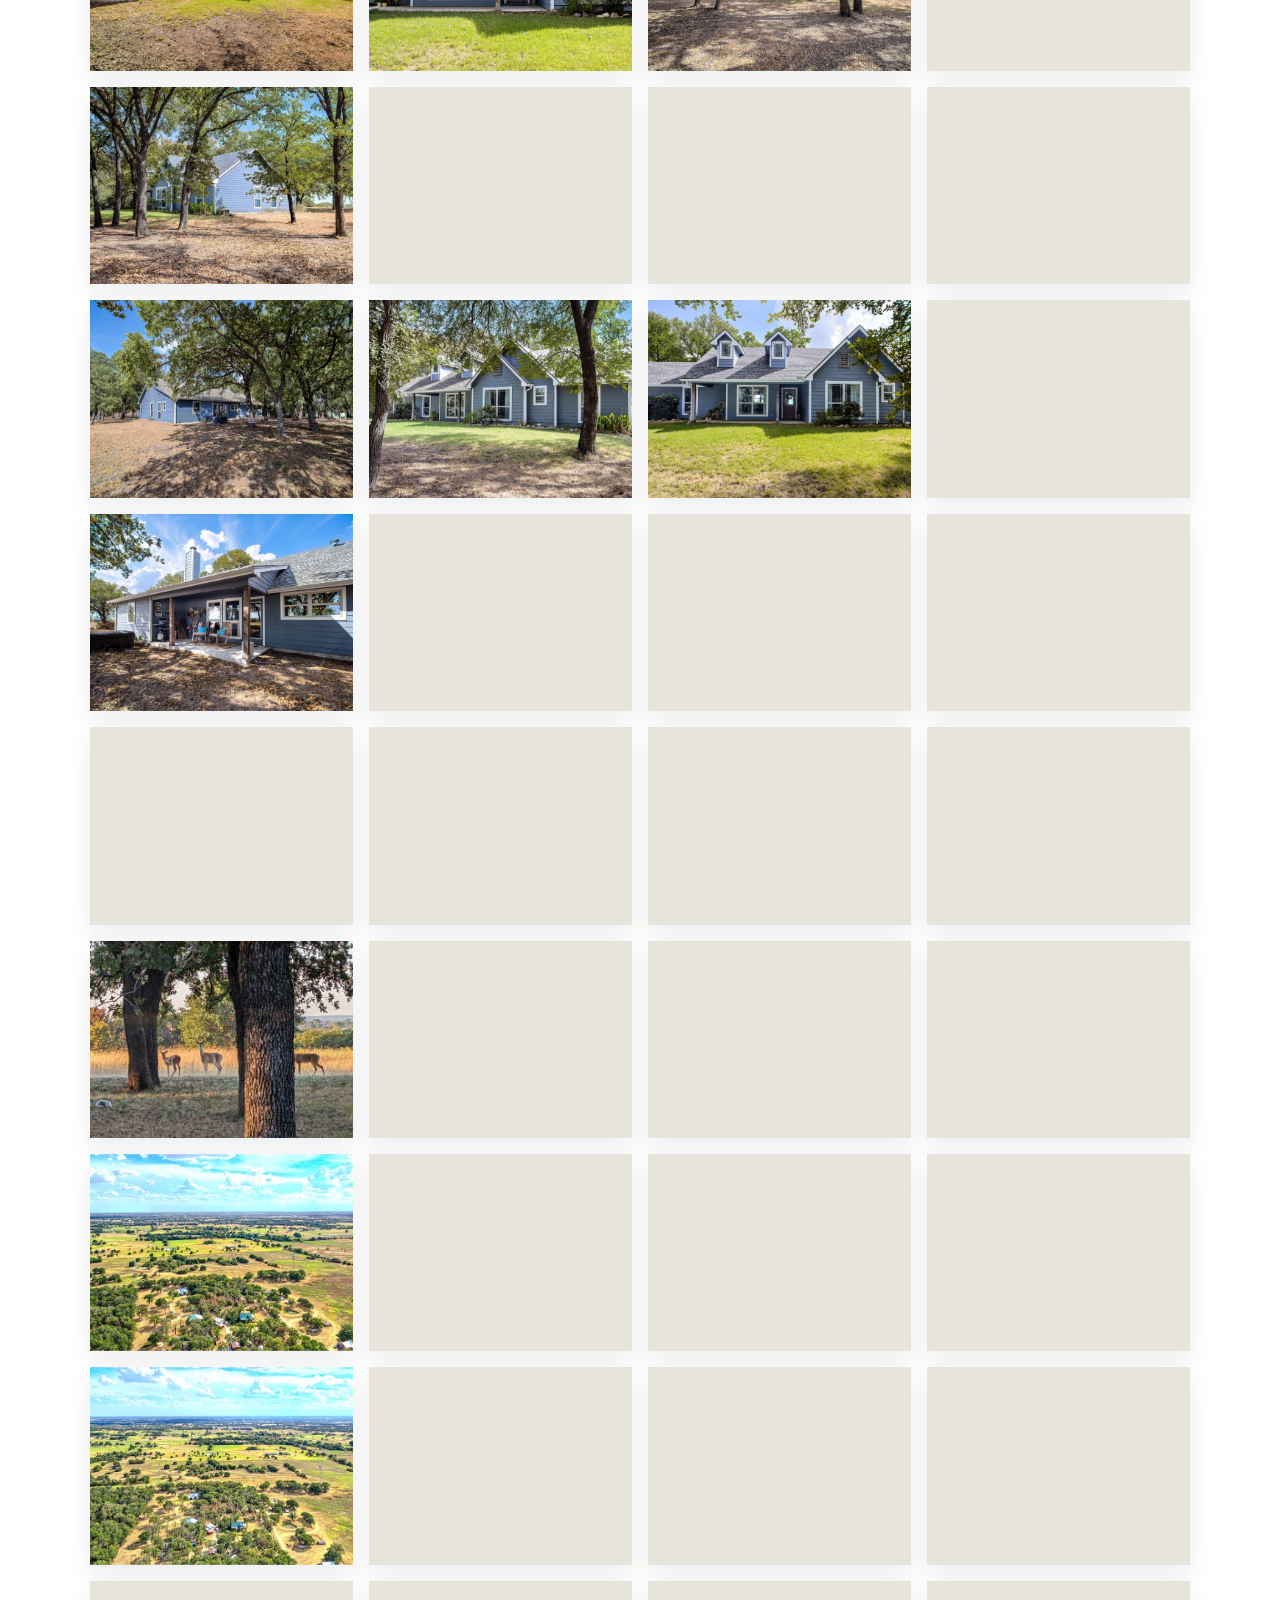
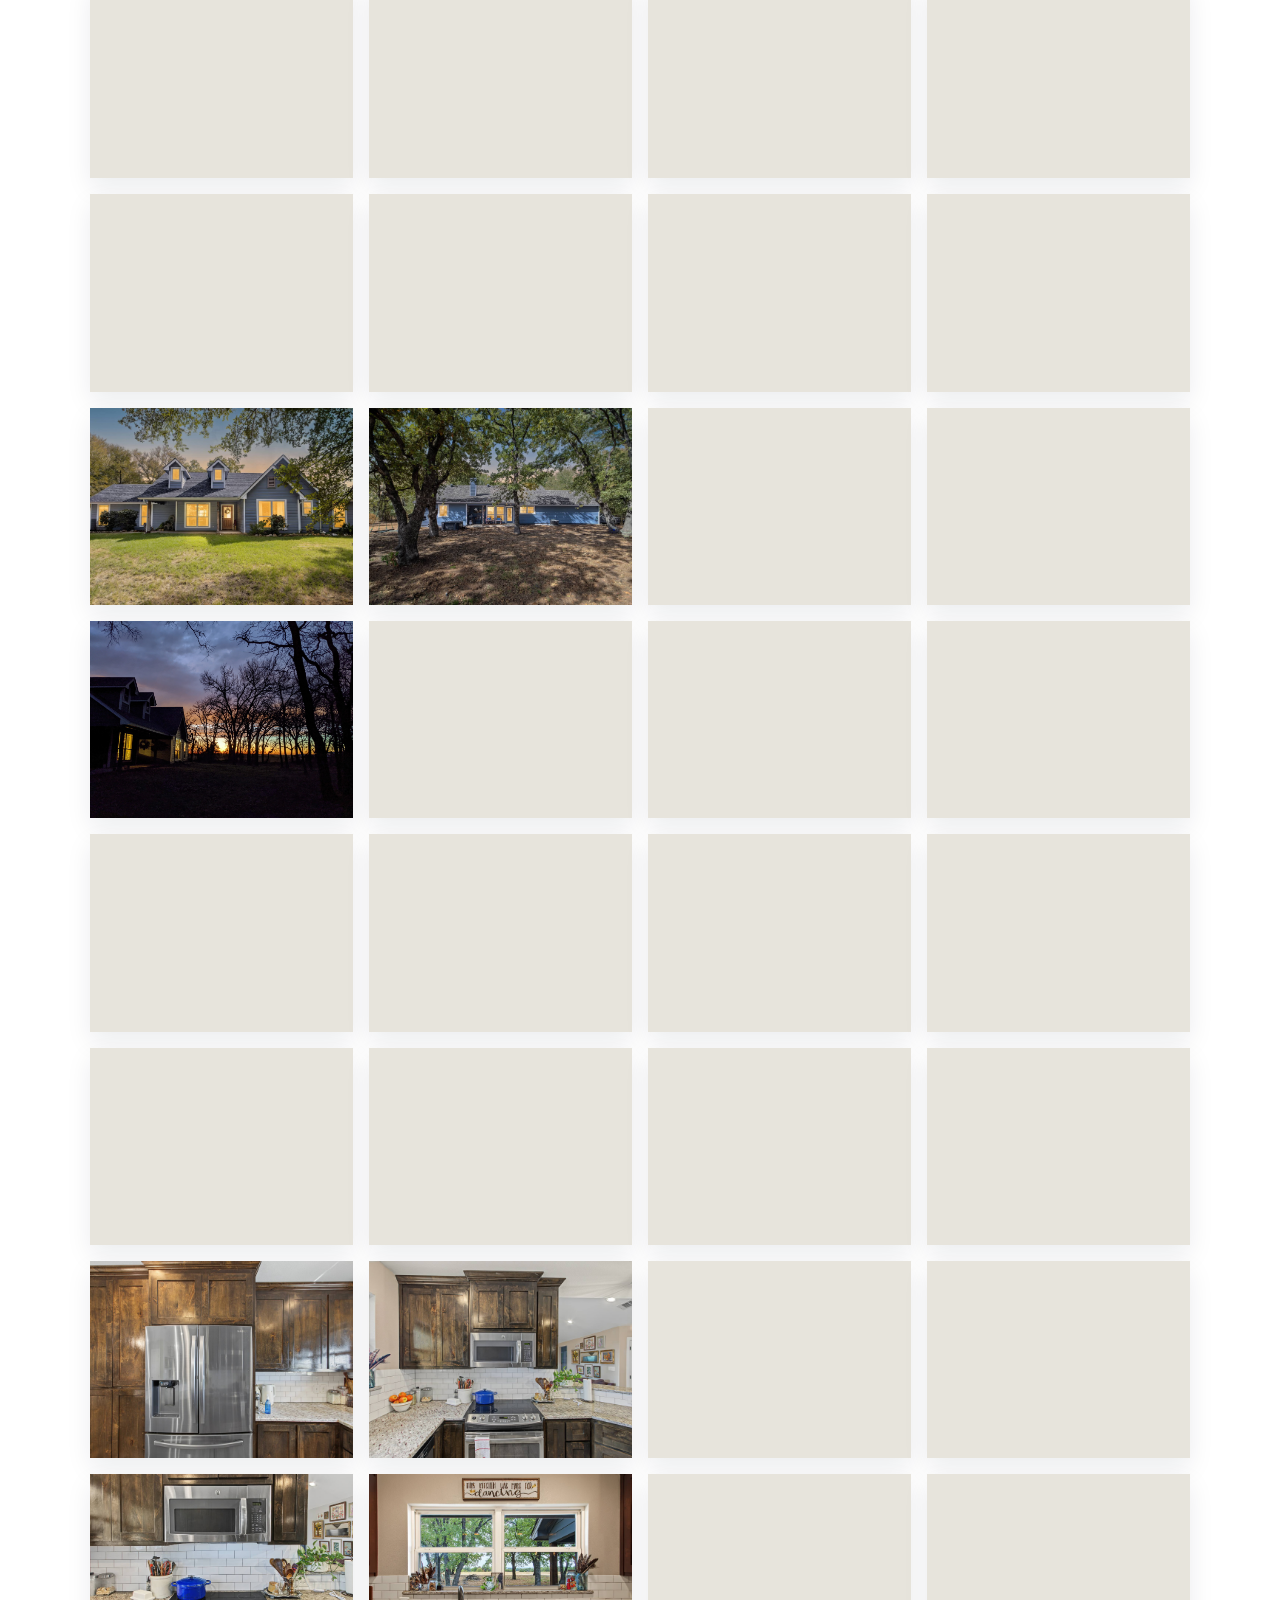
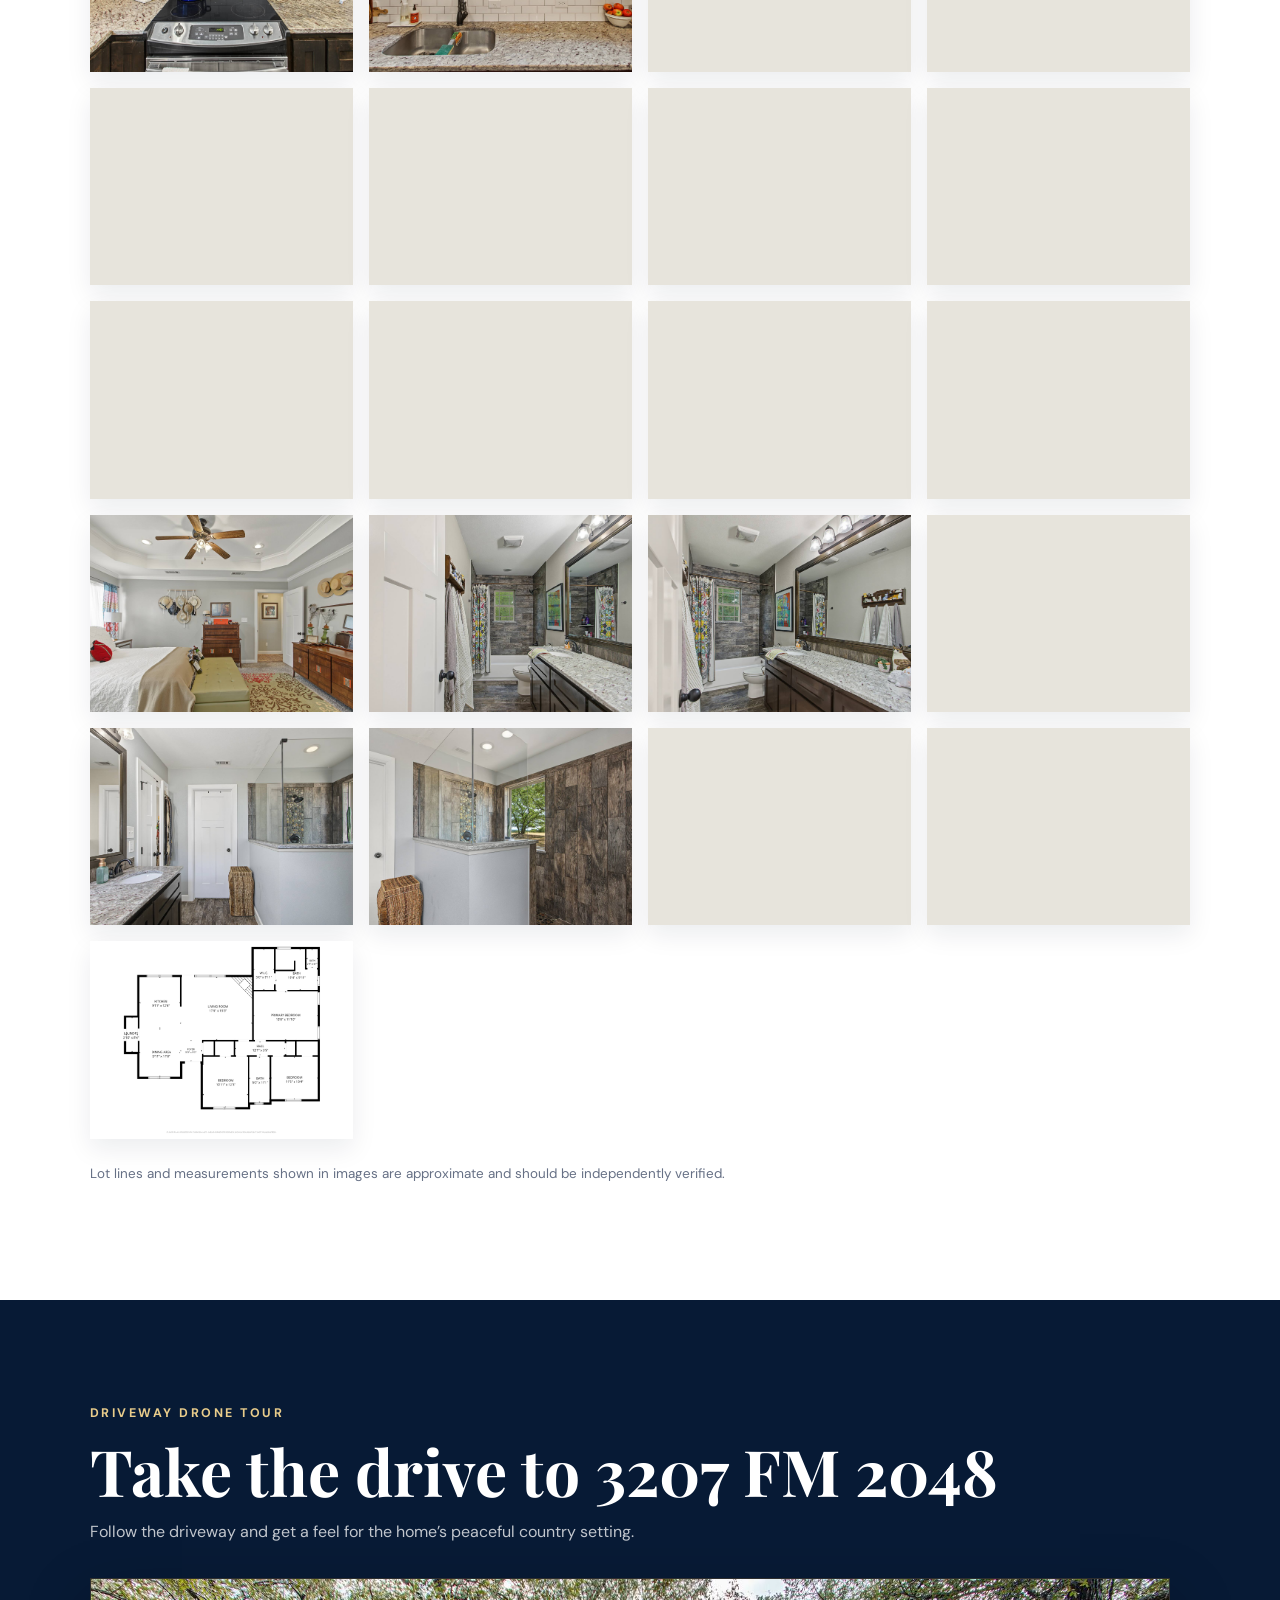
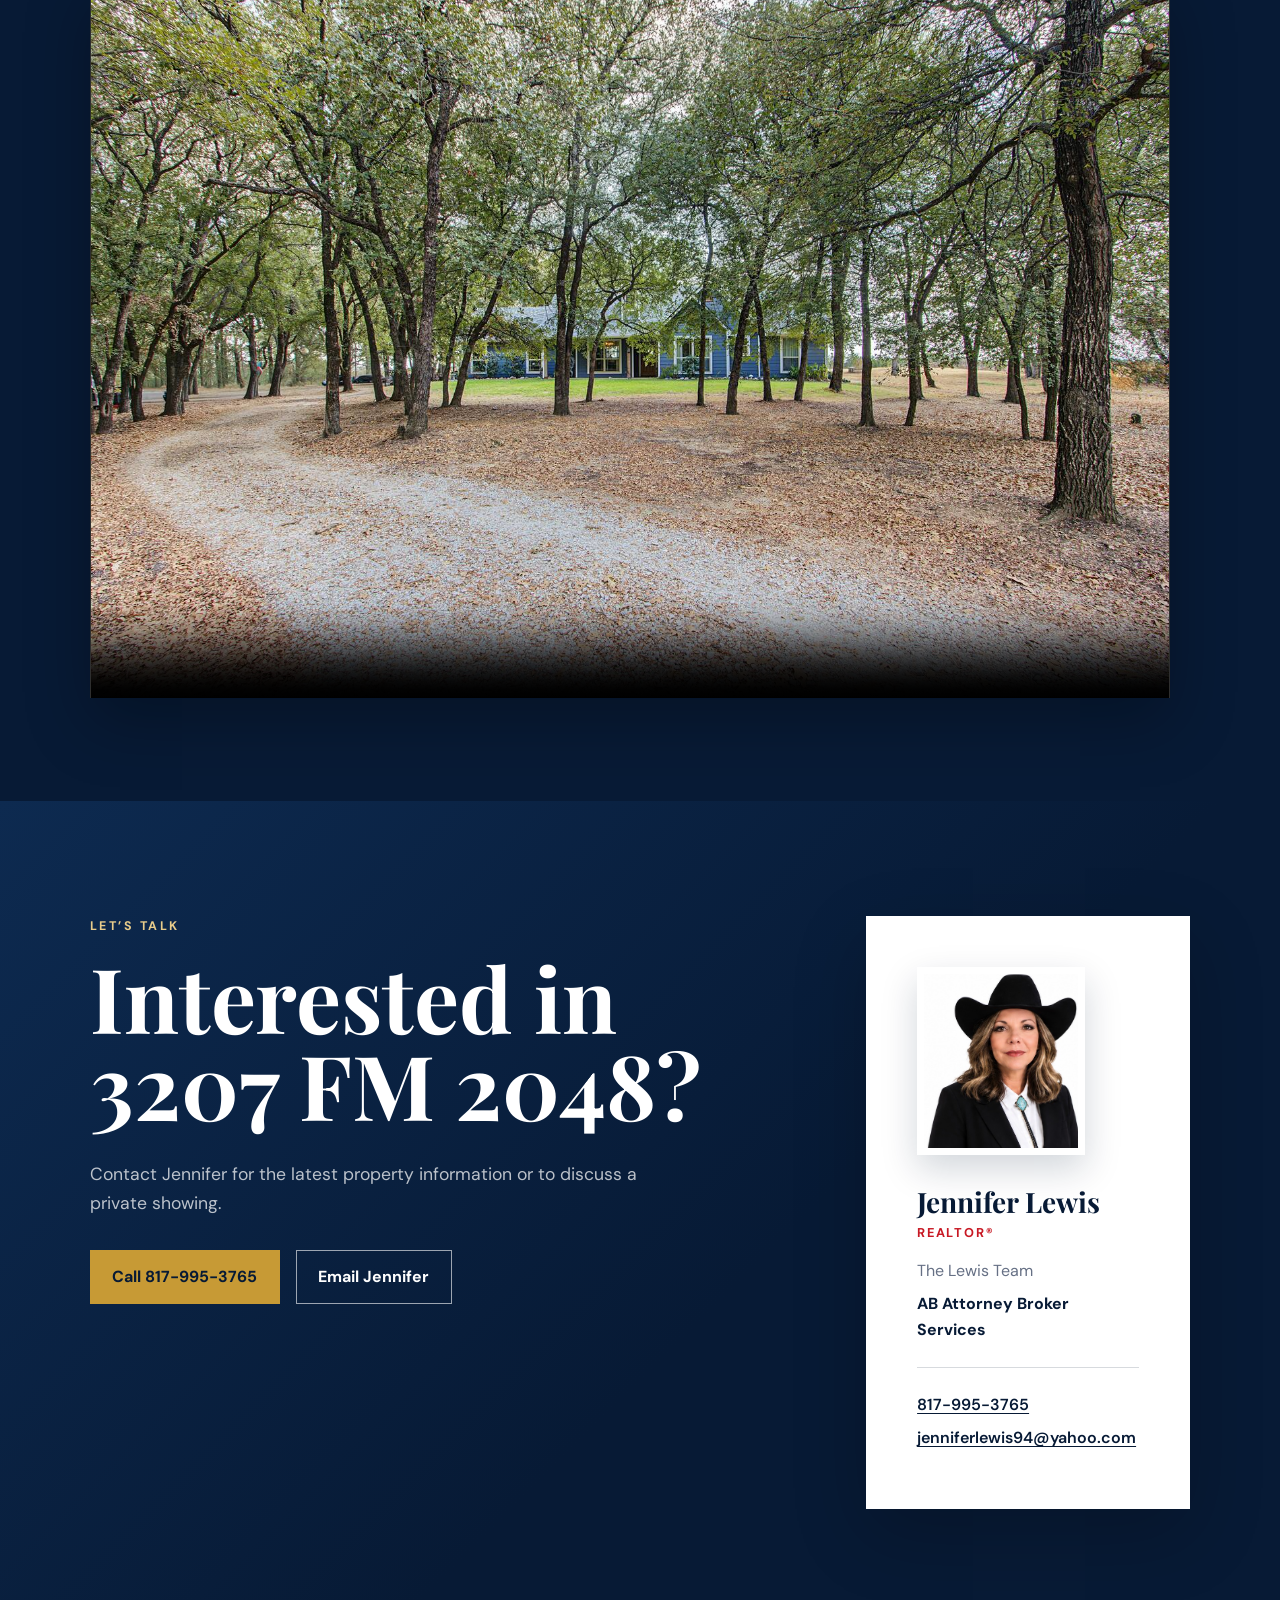
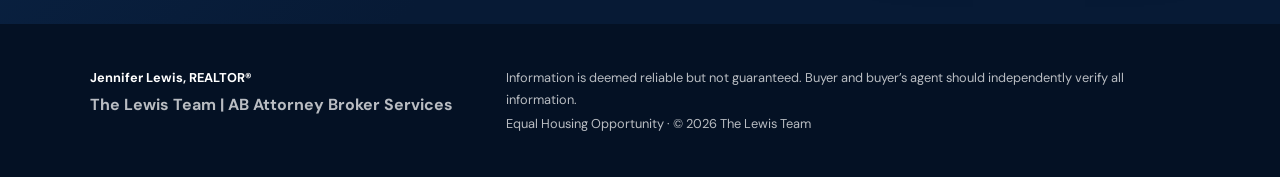
==== commit 9df36493: "Add sunset and deer photos to website gallery" ====
--- a/index.html
+++ b/index.html
@@ -828,6 +828,22 @@
           <img src="photos/twilight-view-3.jpg" alt="Twilight View 3 at 3207 FM 2048" loading="lazy" decoding="async">
           <span>Twilight View 3</span>
         </button>
+        <button class="gallery-card" type="button" data-category="twilight" data-index="84" data-full="photos/sunset-home-1.jpg" data-caption="Home at Sunset">
+          <img src="photos/sunset-home-1.jpg" alt="Home at Sunset at 3207 FM 2048" loading="lazy" decoding="async">
+          <span>Home at Sunset</span>
+        </button>
+        <button class="gallery-card" type="button" data-category="twilight" data-index="85" data-full="photos/sunset-home-2.jpg" data-caption="Winter Sunset">
+          <img src="photos/sunset-home-2.jpg" alt="Winter Sunset at 3207 FM 2048" loading="lazy" decoding="async">
+          <span>Winter Sunset</span>
+        </button>
+        <button class="gallery-card" type="button" data-category="exterior" data-index="86" data-full="photos/deer-setting-1.jpg" data-caption="Deer Near the Driveway">
+          <img src="photos/deer-setting-1.jpg" alt="Deer Near the Driveway at 3207 FM 2048" loading="lazy" decoding="async">
+          <span>Deer Near the Driveway</span>
+        </button>
+        <button class="gallery-card" type="button" data-category="exterior" data-index="87" data-full="photos/deer-setting-2.jpg" data-caption="Deer Among the Trees">
+          <img src="photos/deer-setting-2.jpg" alt="Deer Among the Trees at 3207 FM 2048" loading="lazy" decoding="async">
+          <span>Deer Among the Trees</span>
+        </button>
       </div>
       <p class="gallery-note">Lot lines and measurements shown in images are approximate and should be independently verified.</p>
     </section>
@@ -966,3 +982,4 @@
 </script>
 </body>
 </html>
+
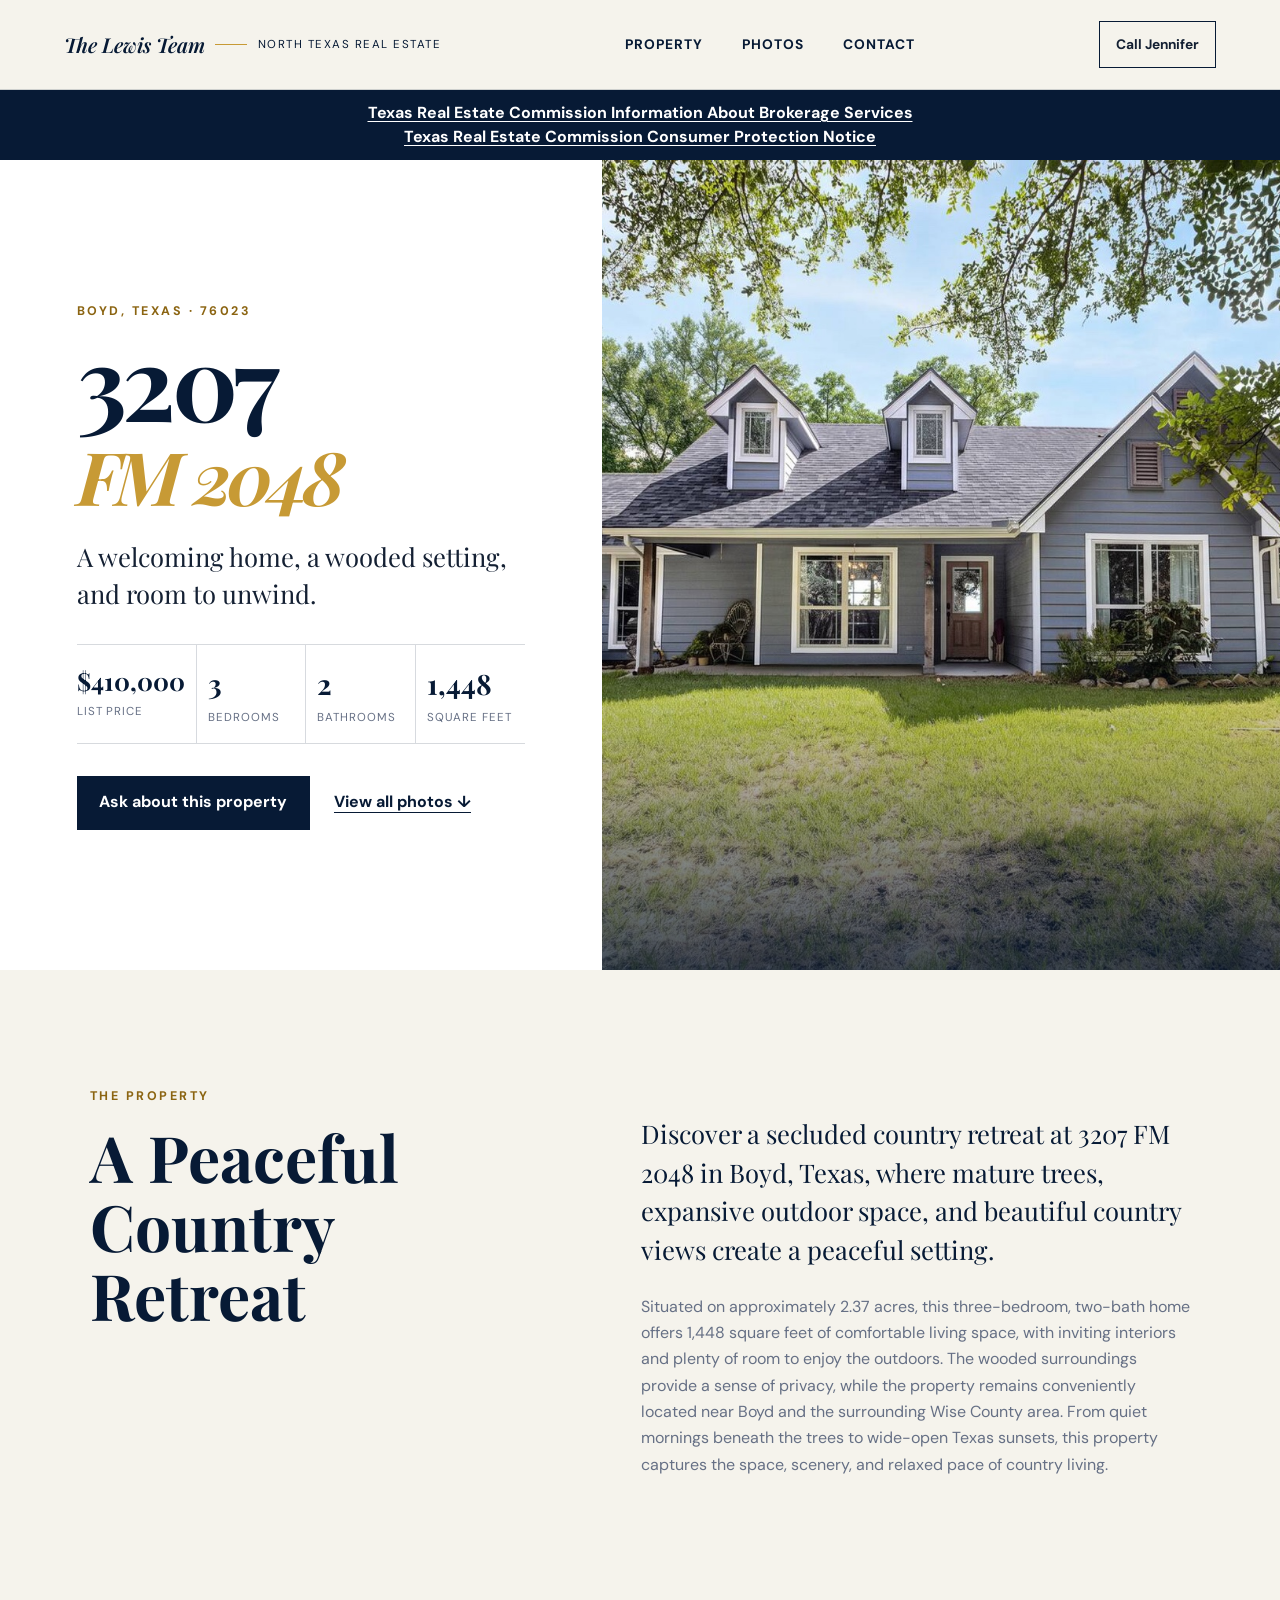
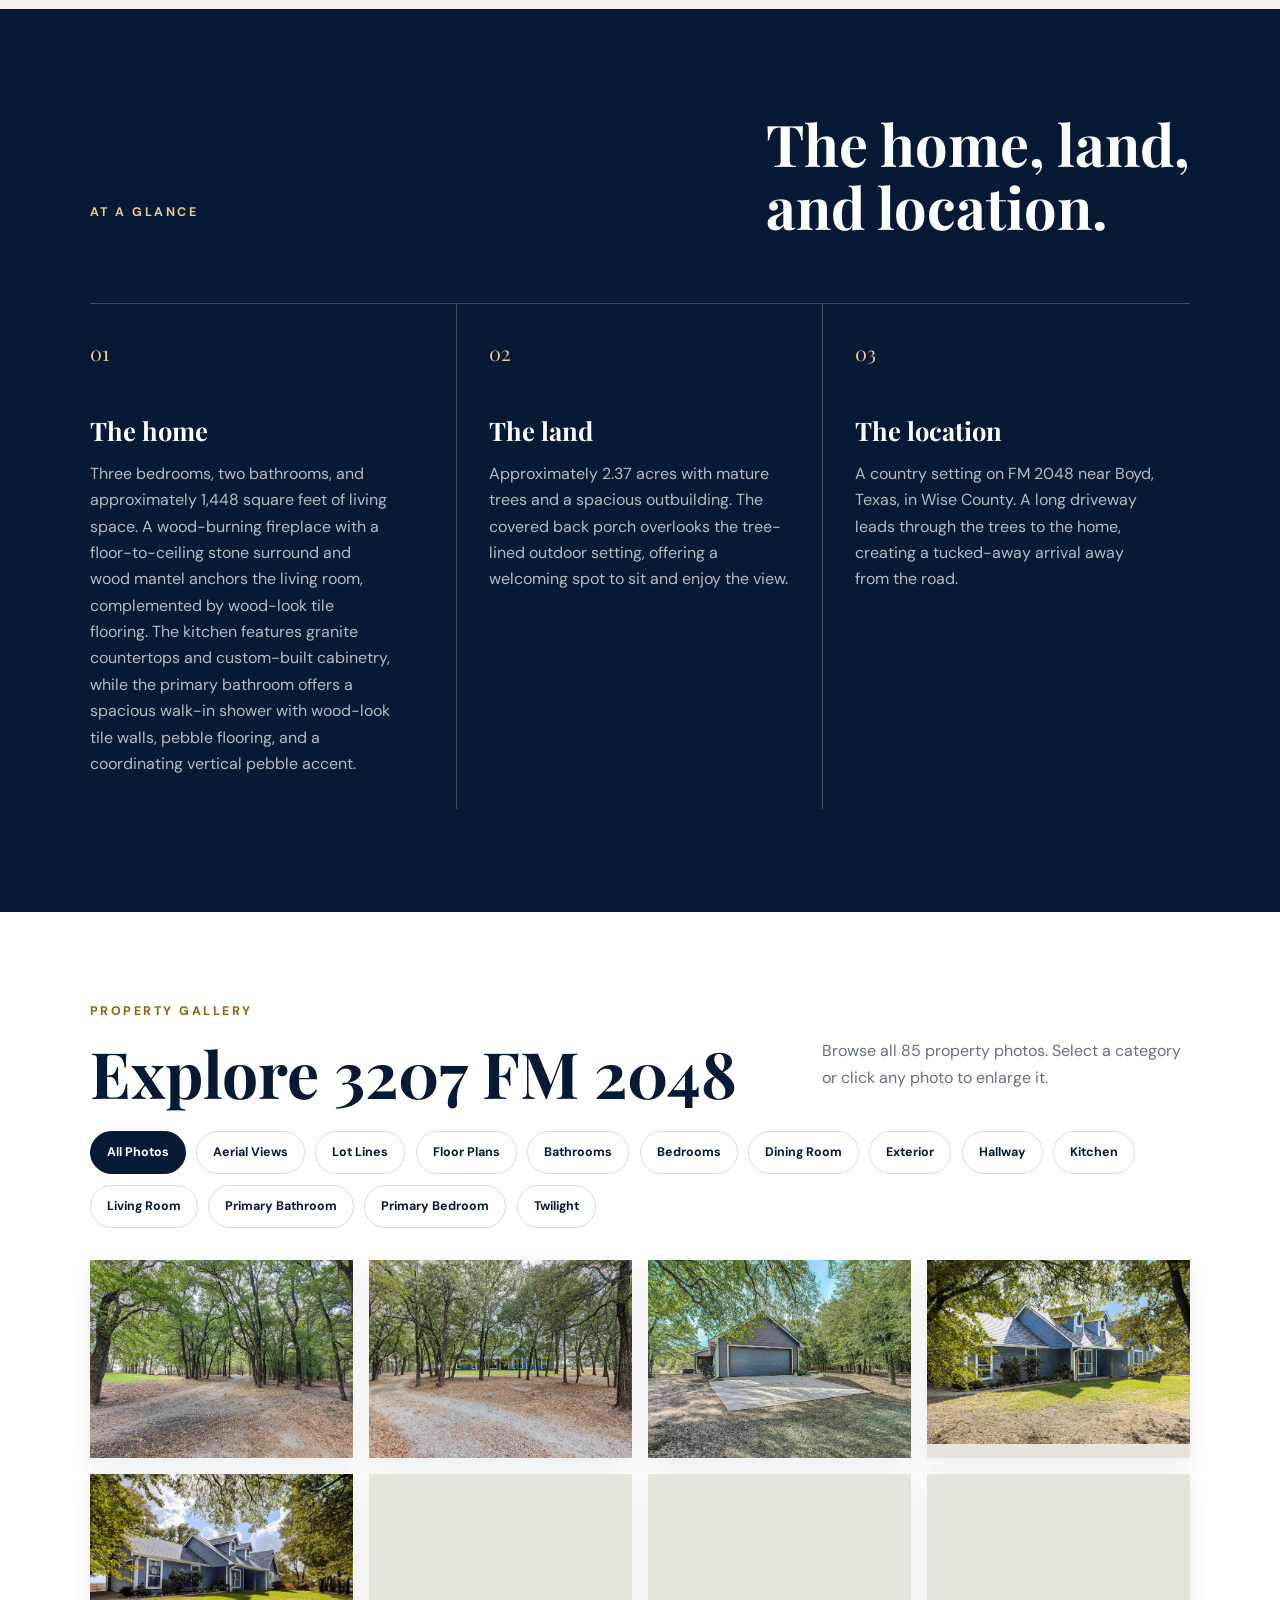
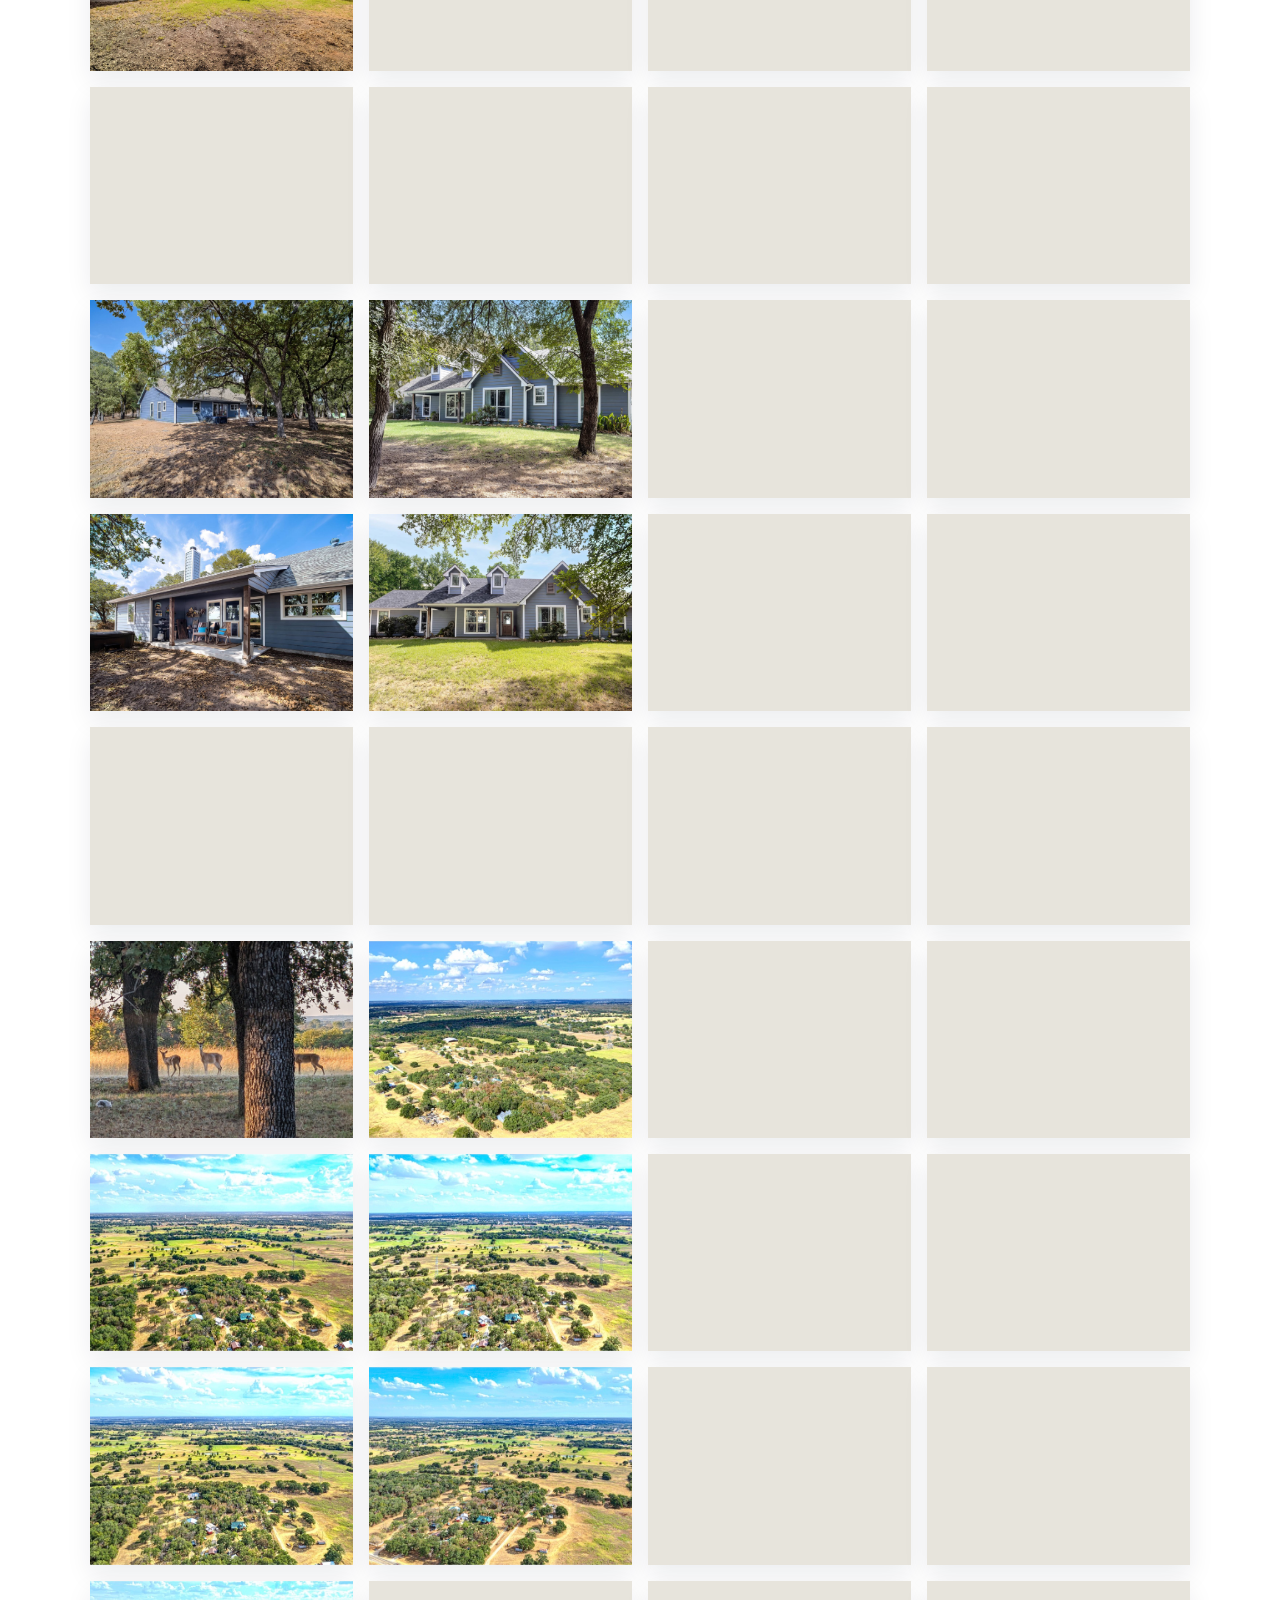
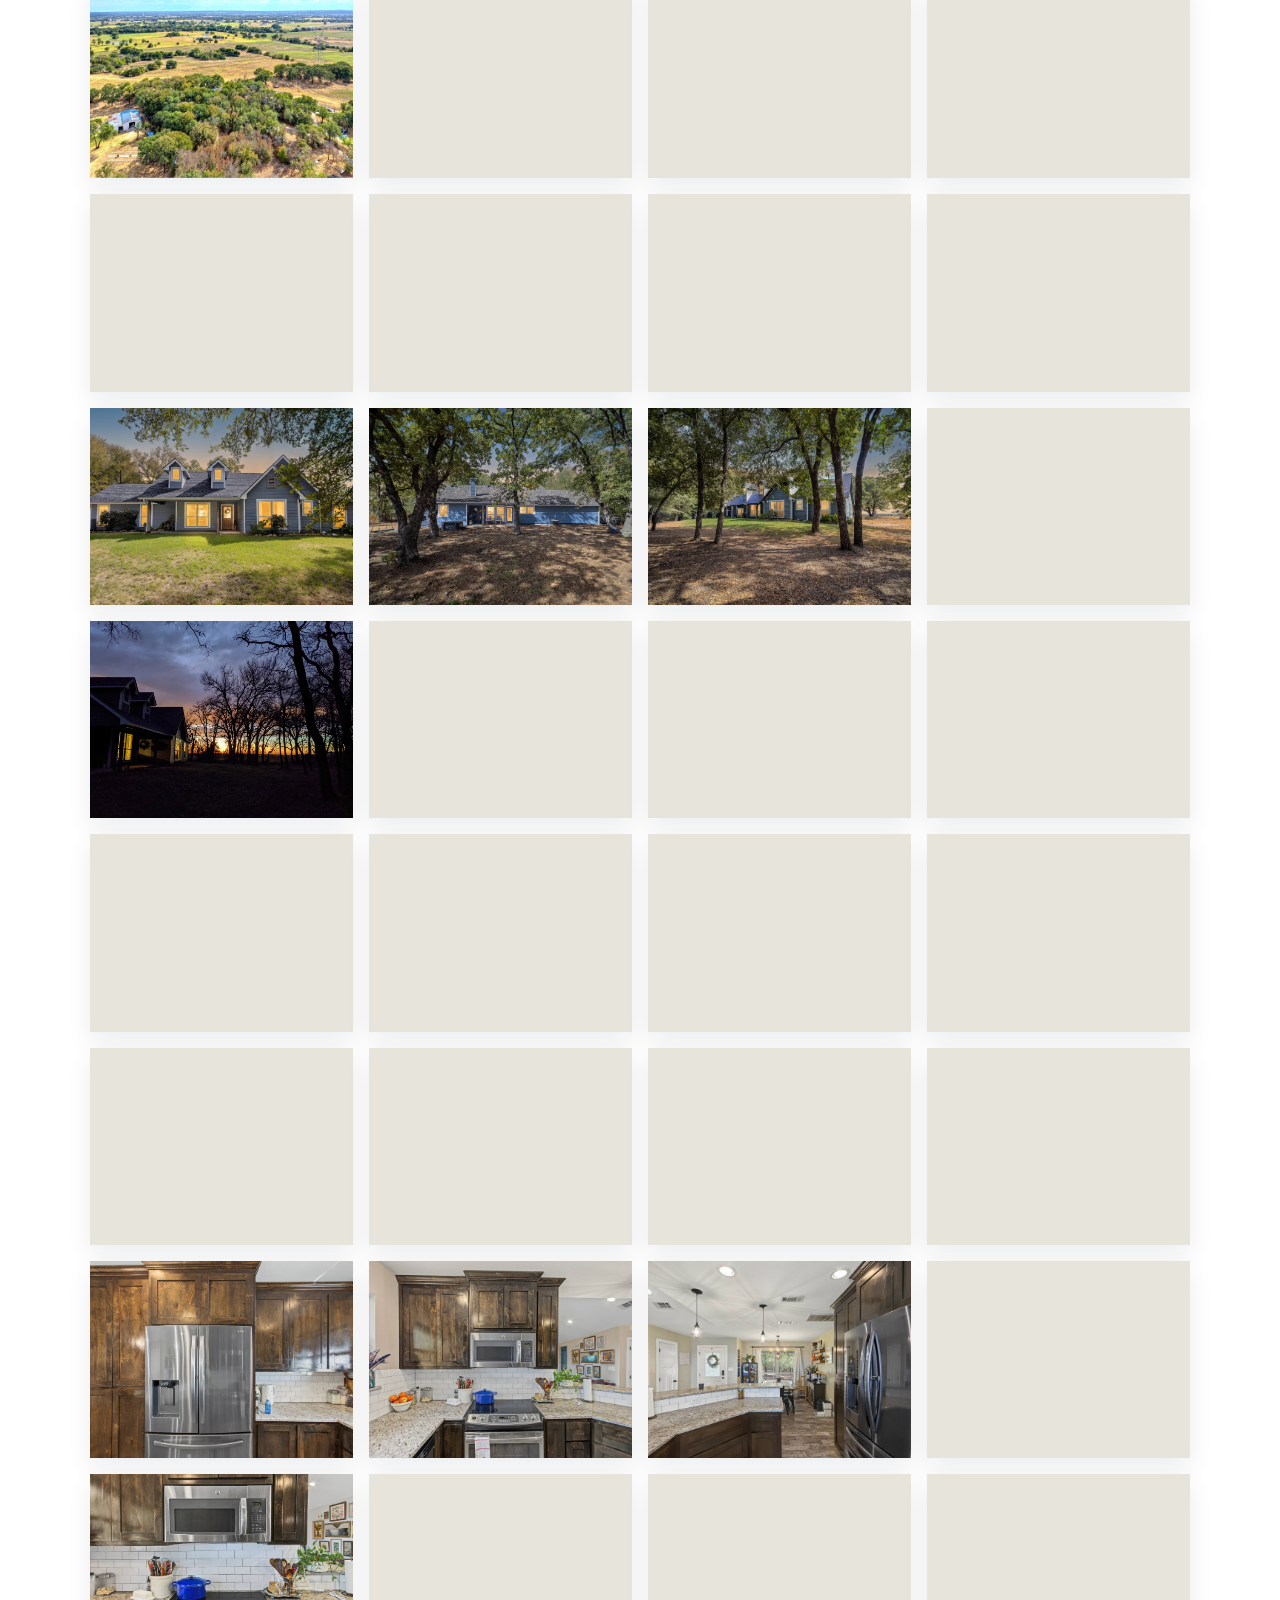
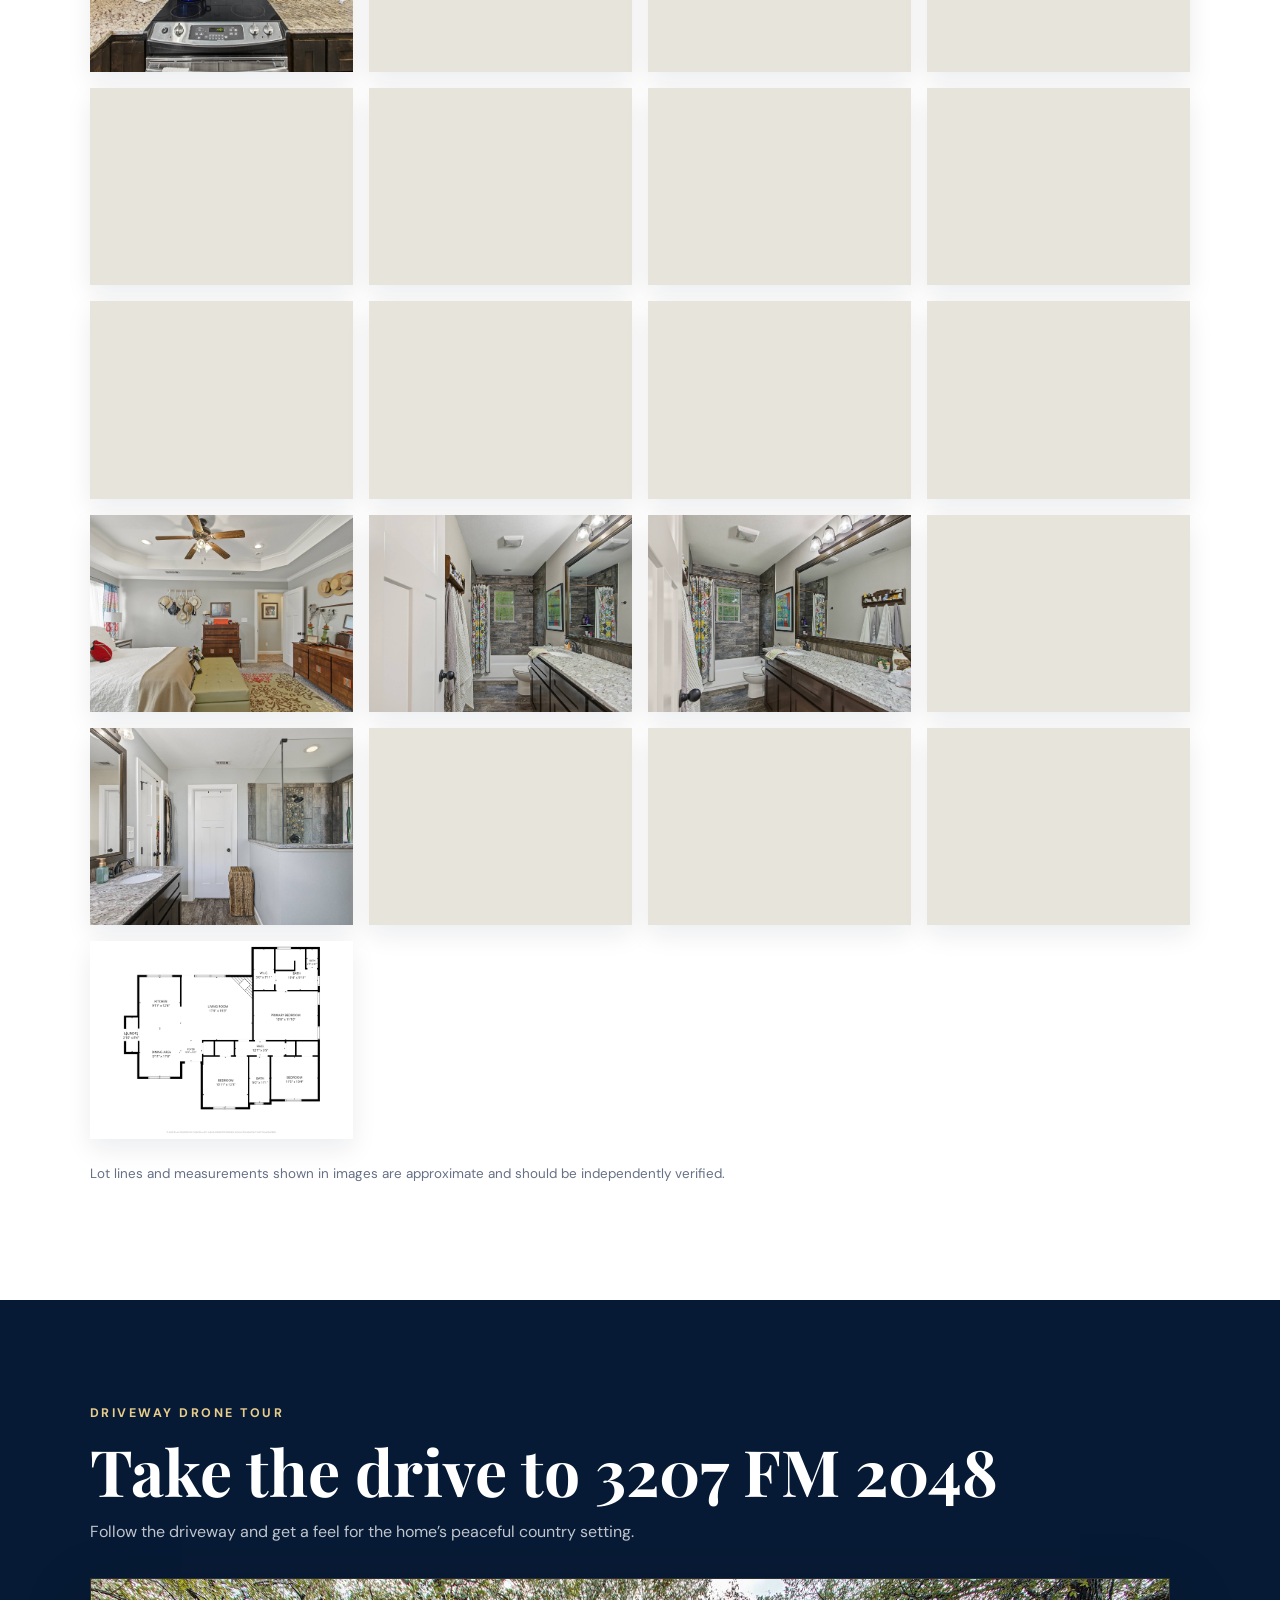
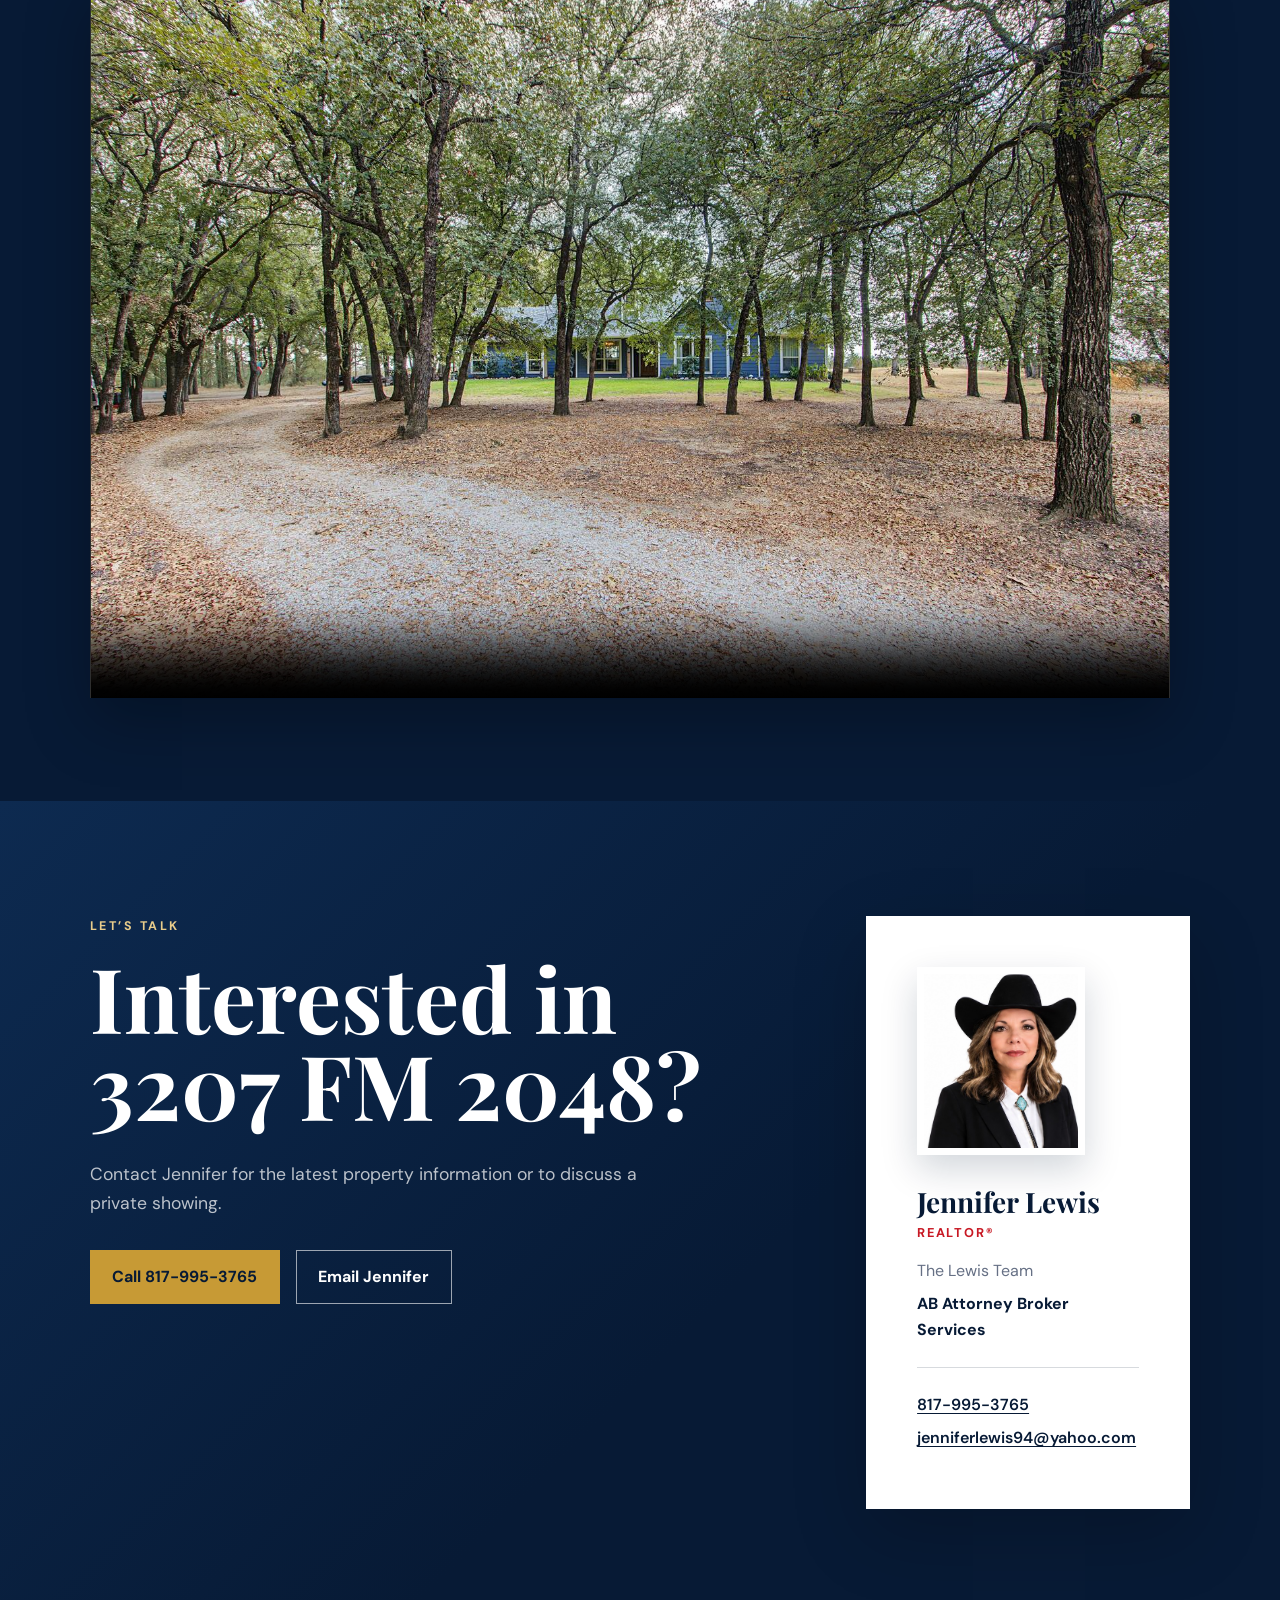
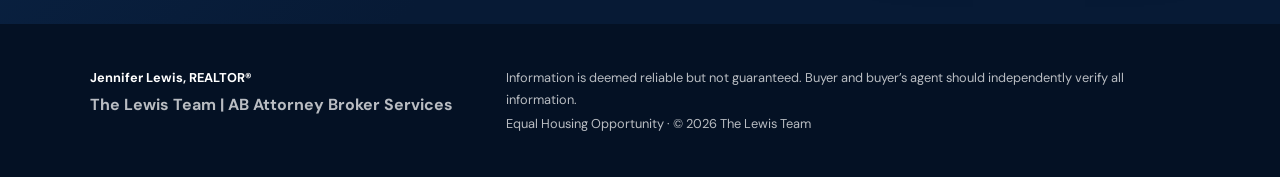
==== commit df269eab: "Update gallery count for new property photos" ====
--- a/index.html
+++ b/index.html
@@ -485,7 +485,7 @@
           <p class="eyebrow">Property gallery</p>
           <h2 id="gallery-title">Explore 3207 FM 2048</h2>
         </div>
-        <p>Browse all 81 property photos. Select a category or click any photo to enlarge it.</p>
+        <p>Browse all 85 property photos. Select a category or click any photo to enlarge it.</p>
       </div>
       <div class="gallery-filters" aria-label="Filter property photos">
         <button class="gallery-filter is-active" type="button" data-filter="all">All Photos</button>
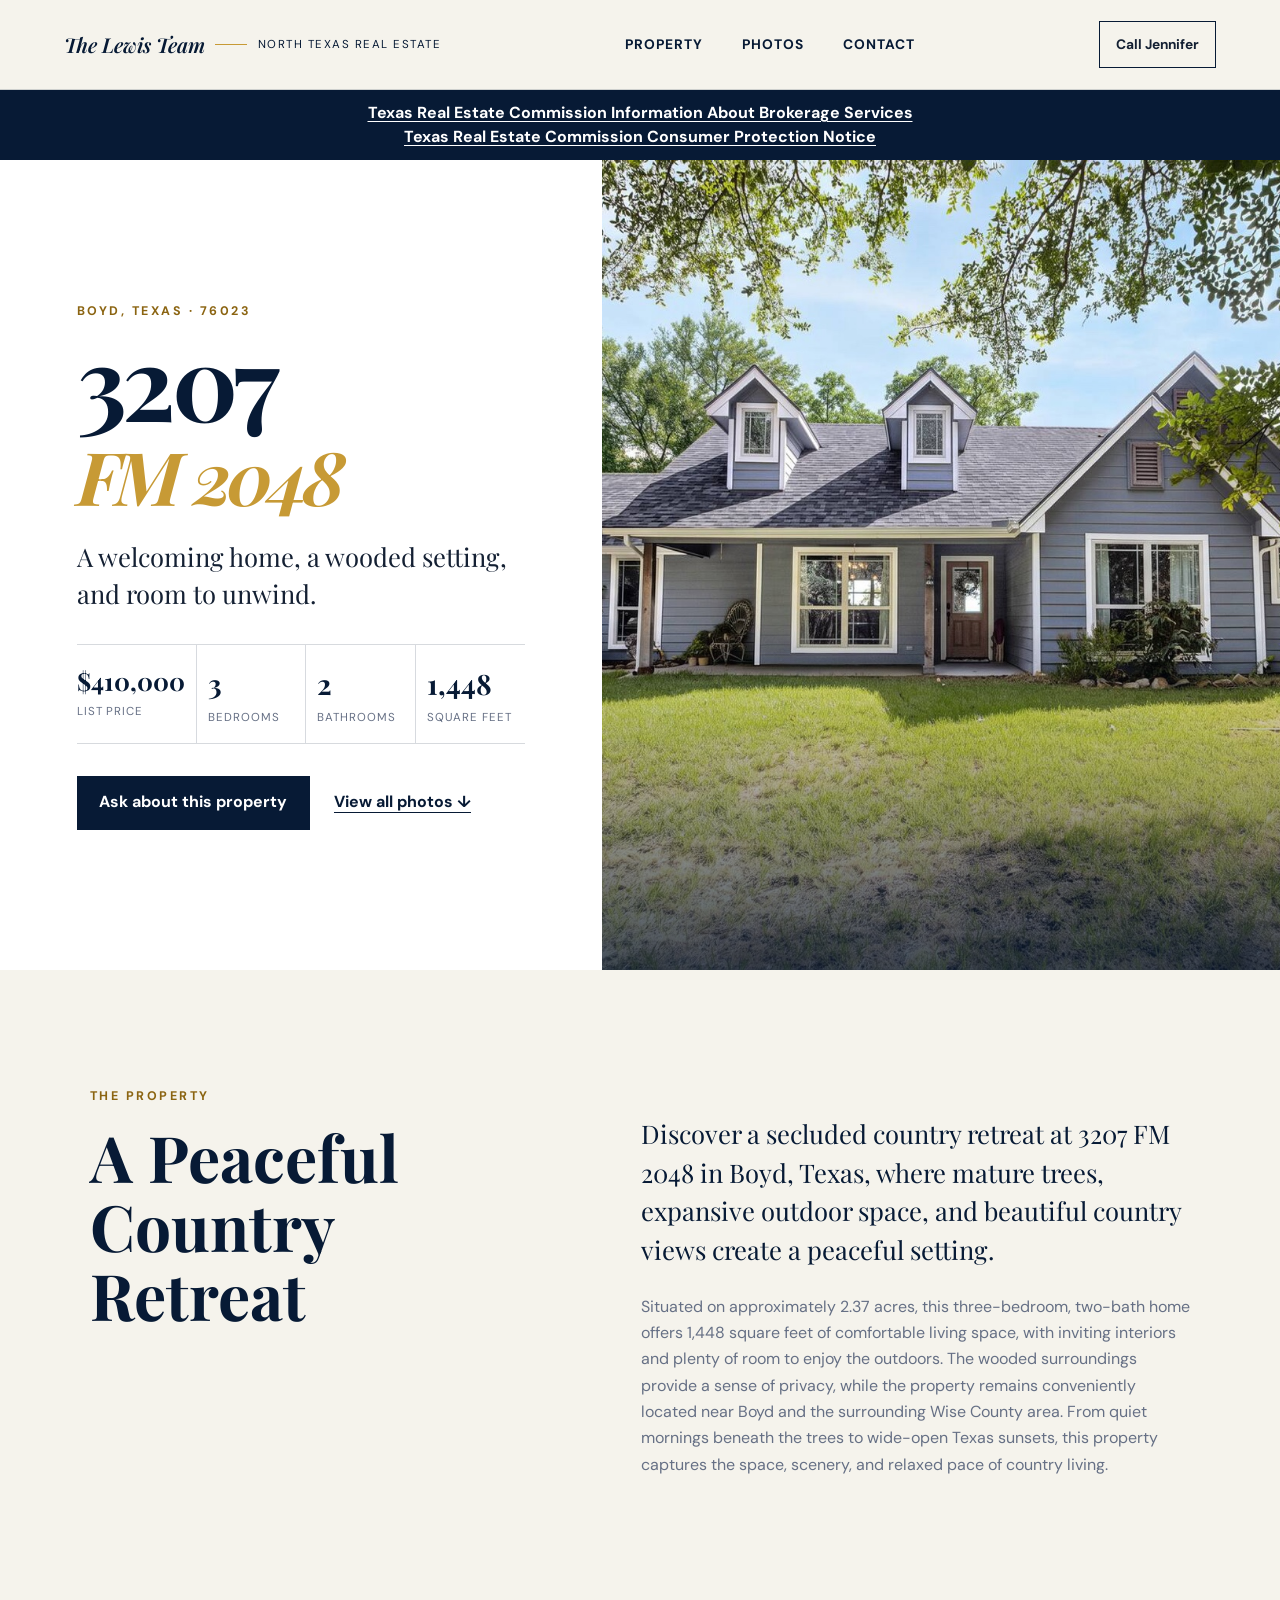
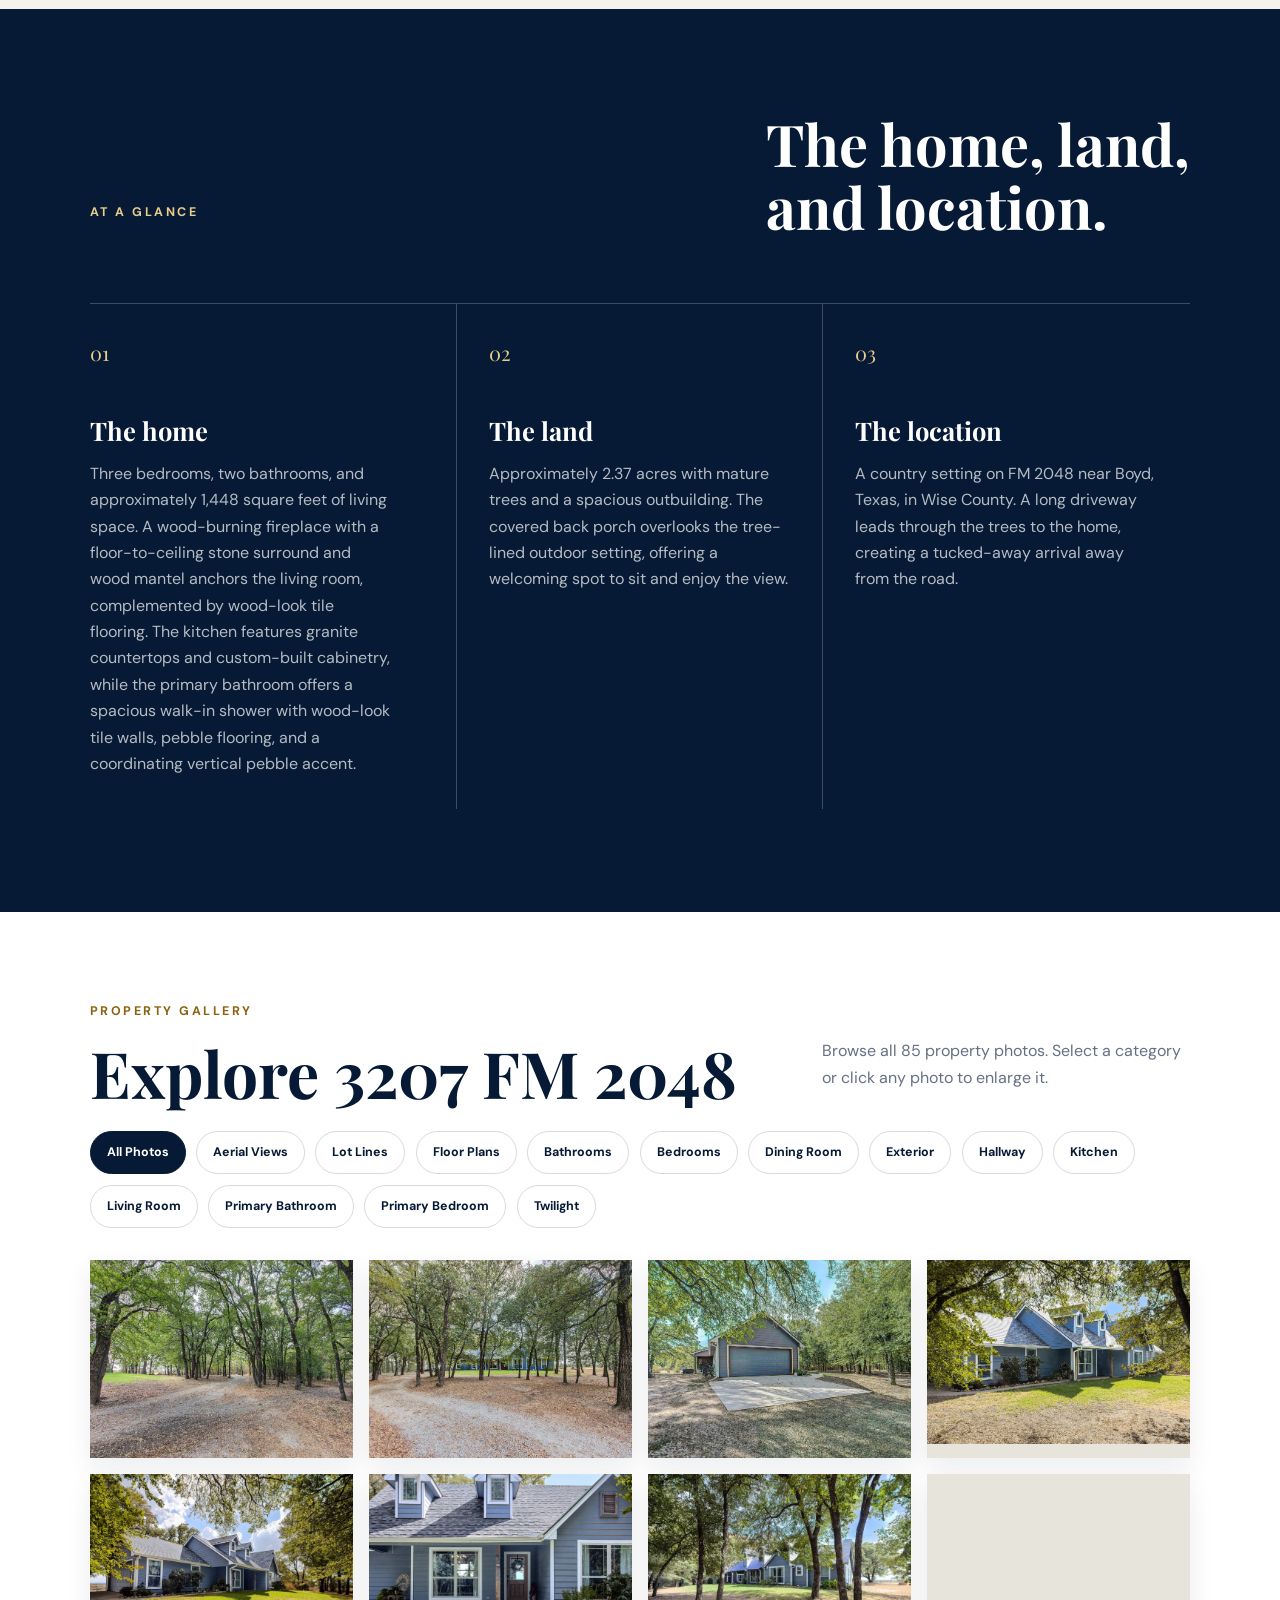
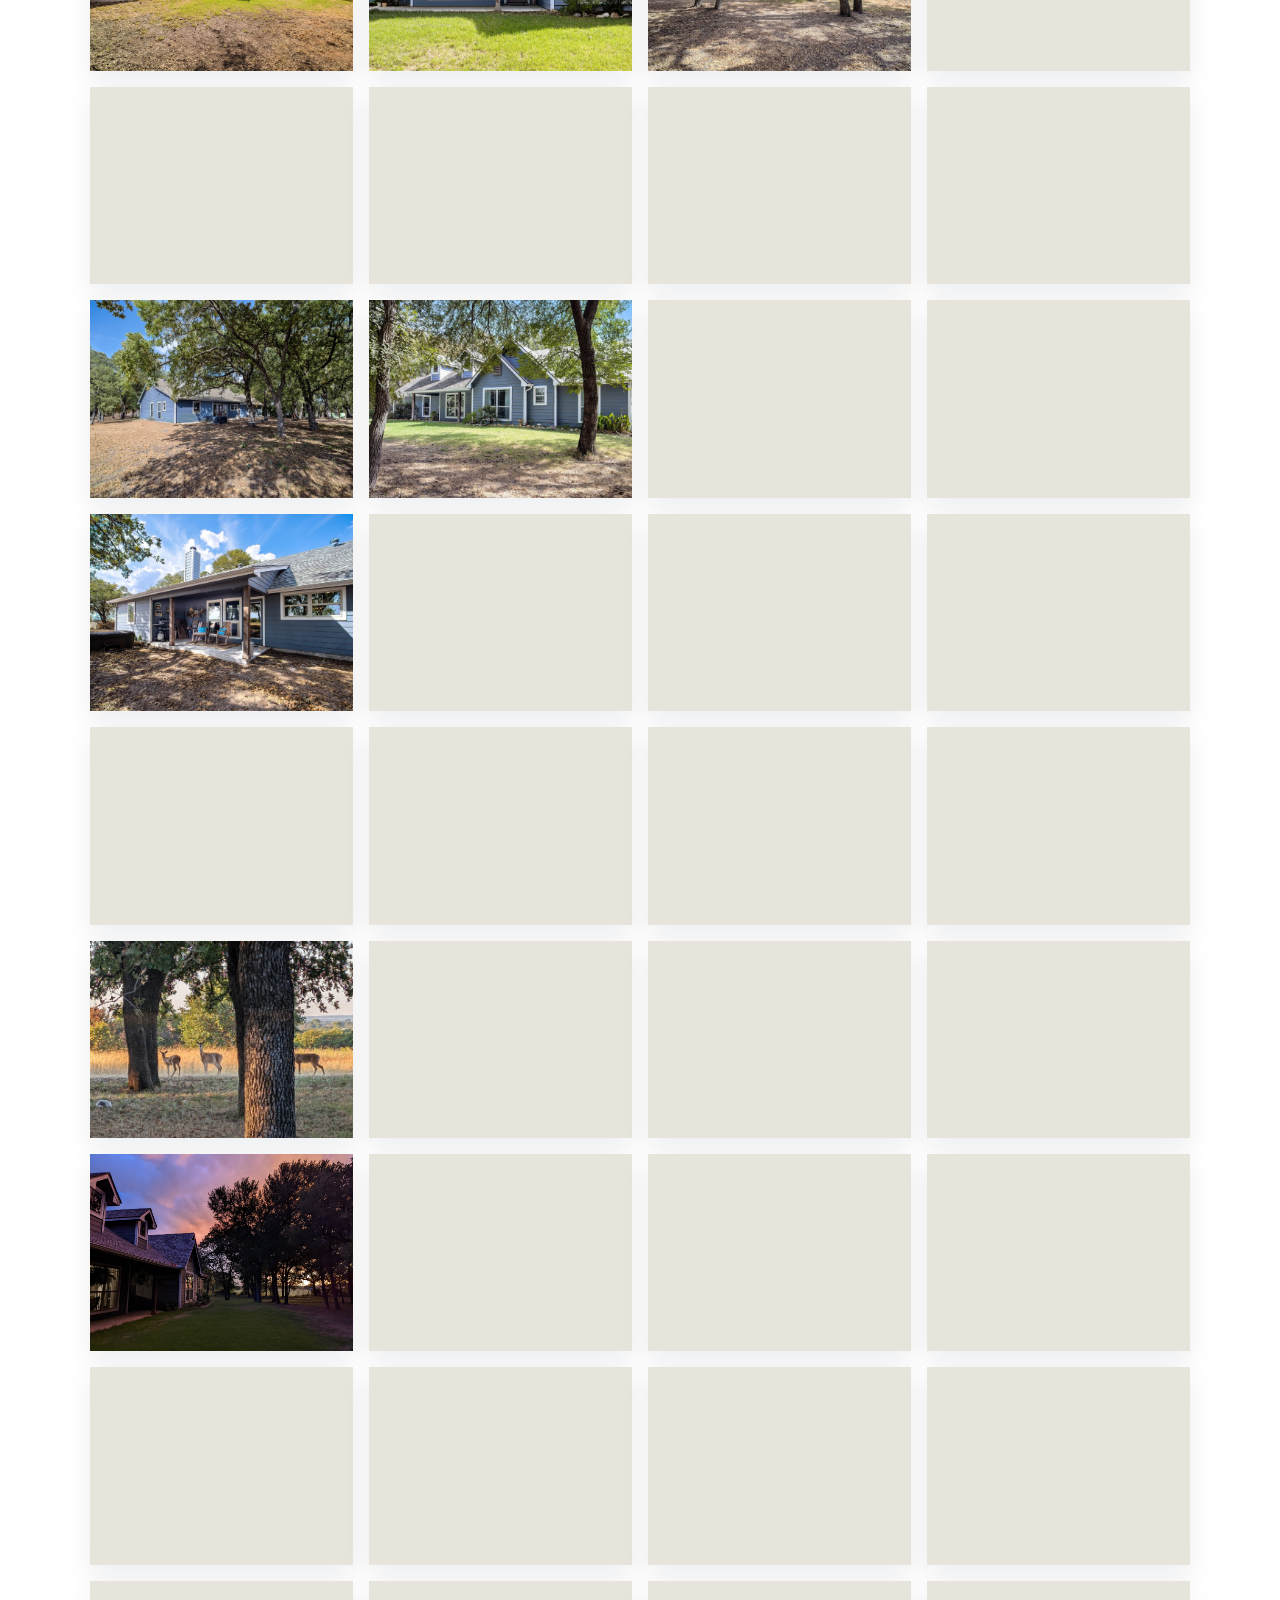
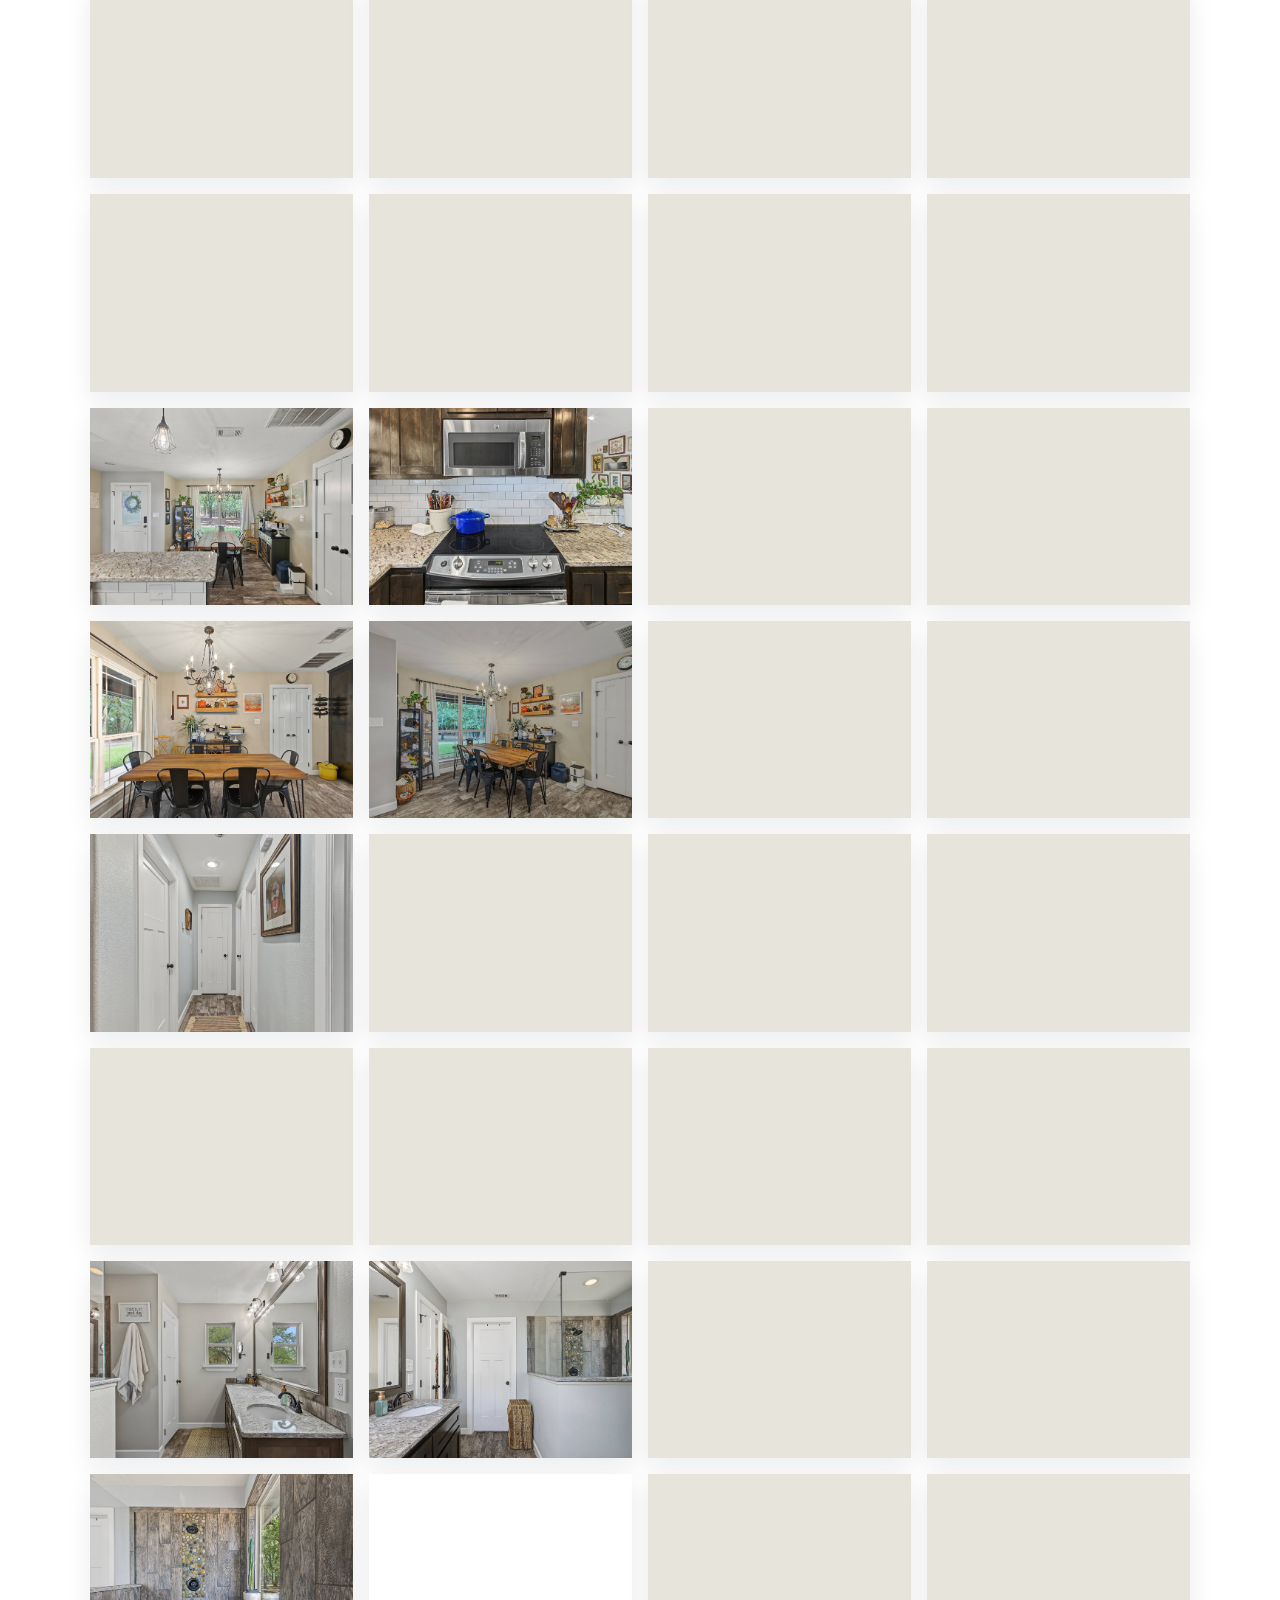
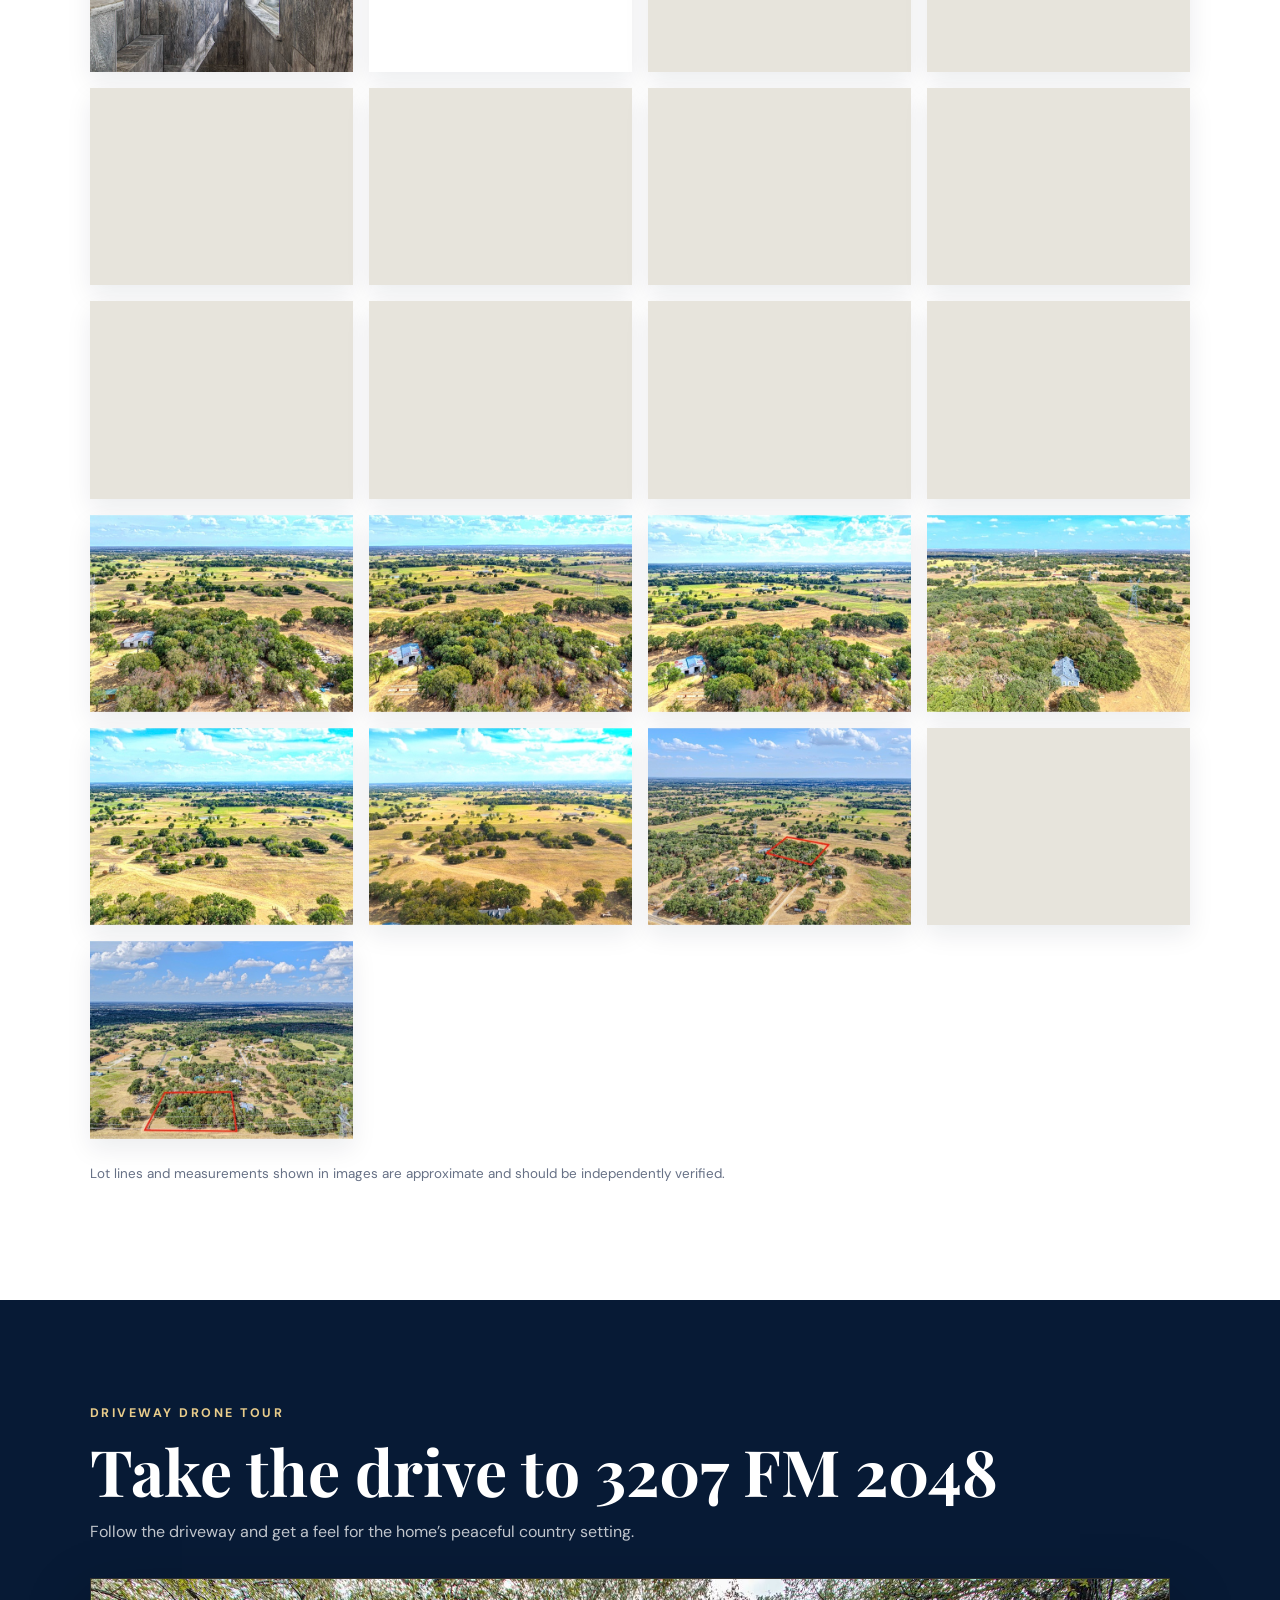
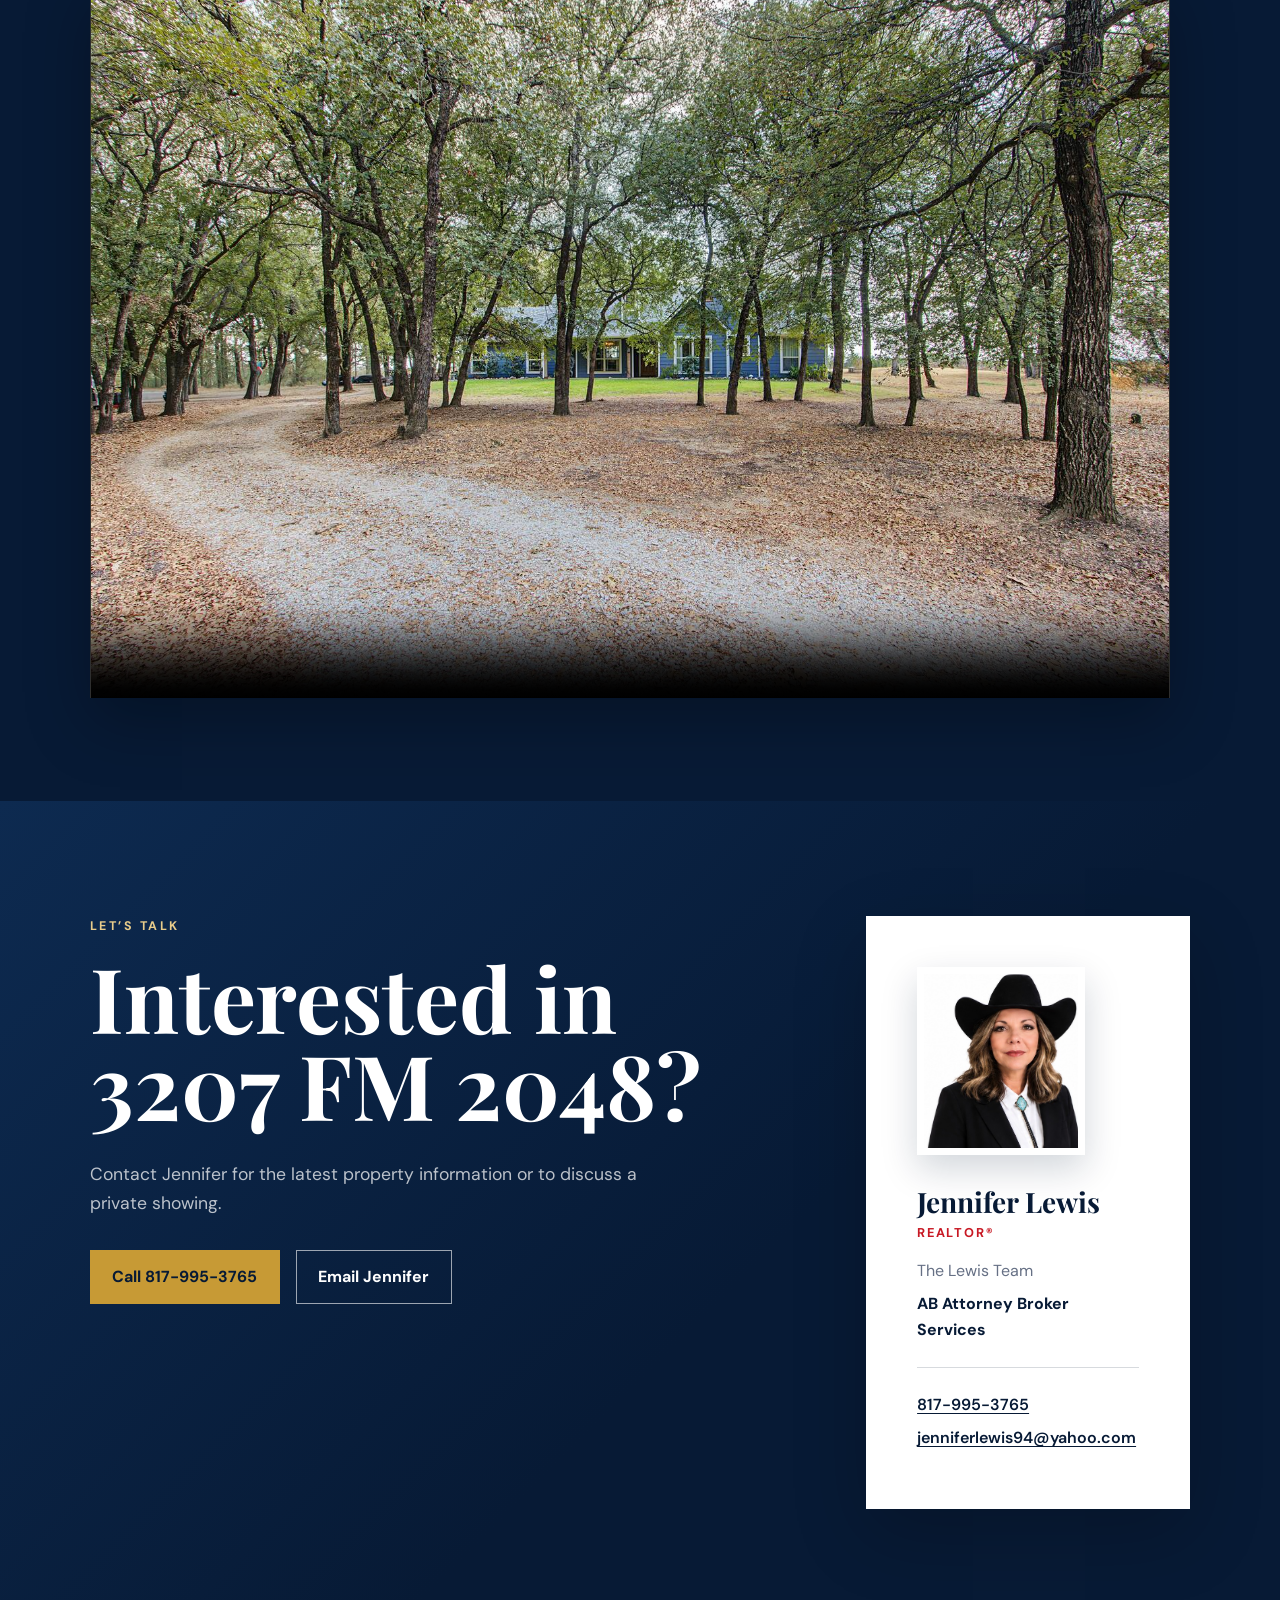
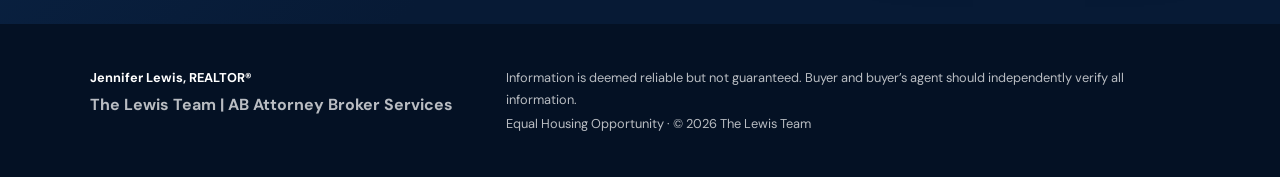
==== commit 511dfb9e: "Move aerial and lot-line photos to end of gallery" ====
--- a/index.html
+++ b/index.html
@@ -918,8 +918,6 @@
 const galleryGrid = document.querySelector('.gallery-grid');
 const categoryOrder = [
   'exterior',
-  'aerial',
-  'lot-lines',
   'twilight',
   'living-room',
   'kitchen',
@@ -929,7 +927,9 @@
   'primary-bedroom',
   'bathrooms',
   'primary-bathroom',
-  'floor-plans'
+  'floor-plans',
+  'aerial',
+  'lot-lines'
 ];
 
 Array.from(galleryGrid.querySelectorAll('.gallery-card'))
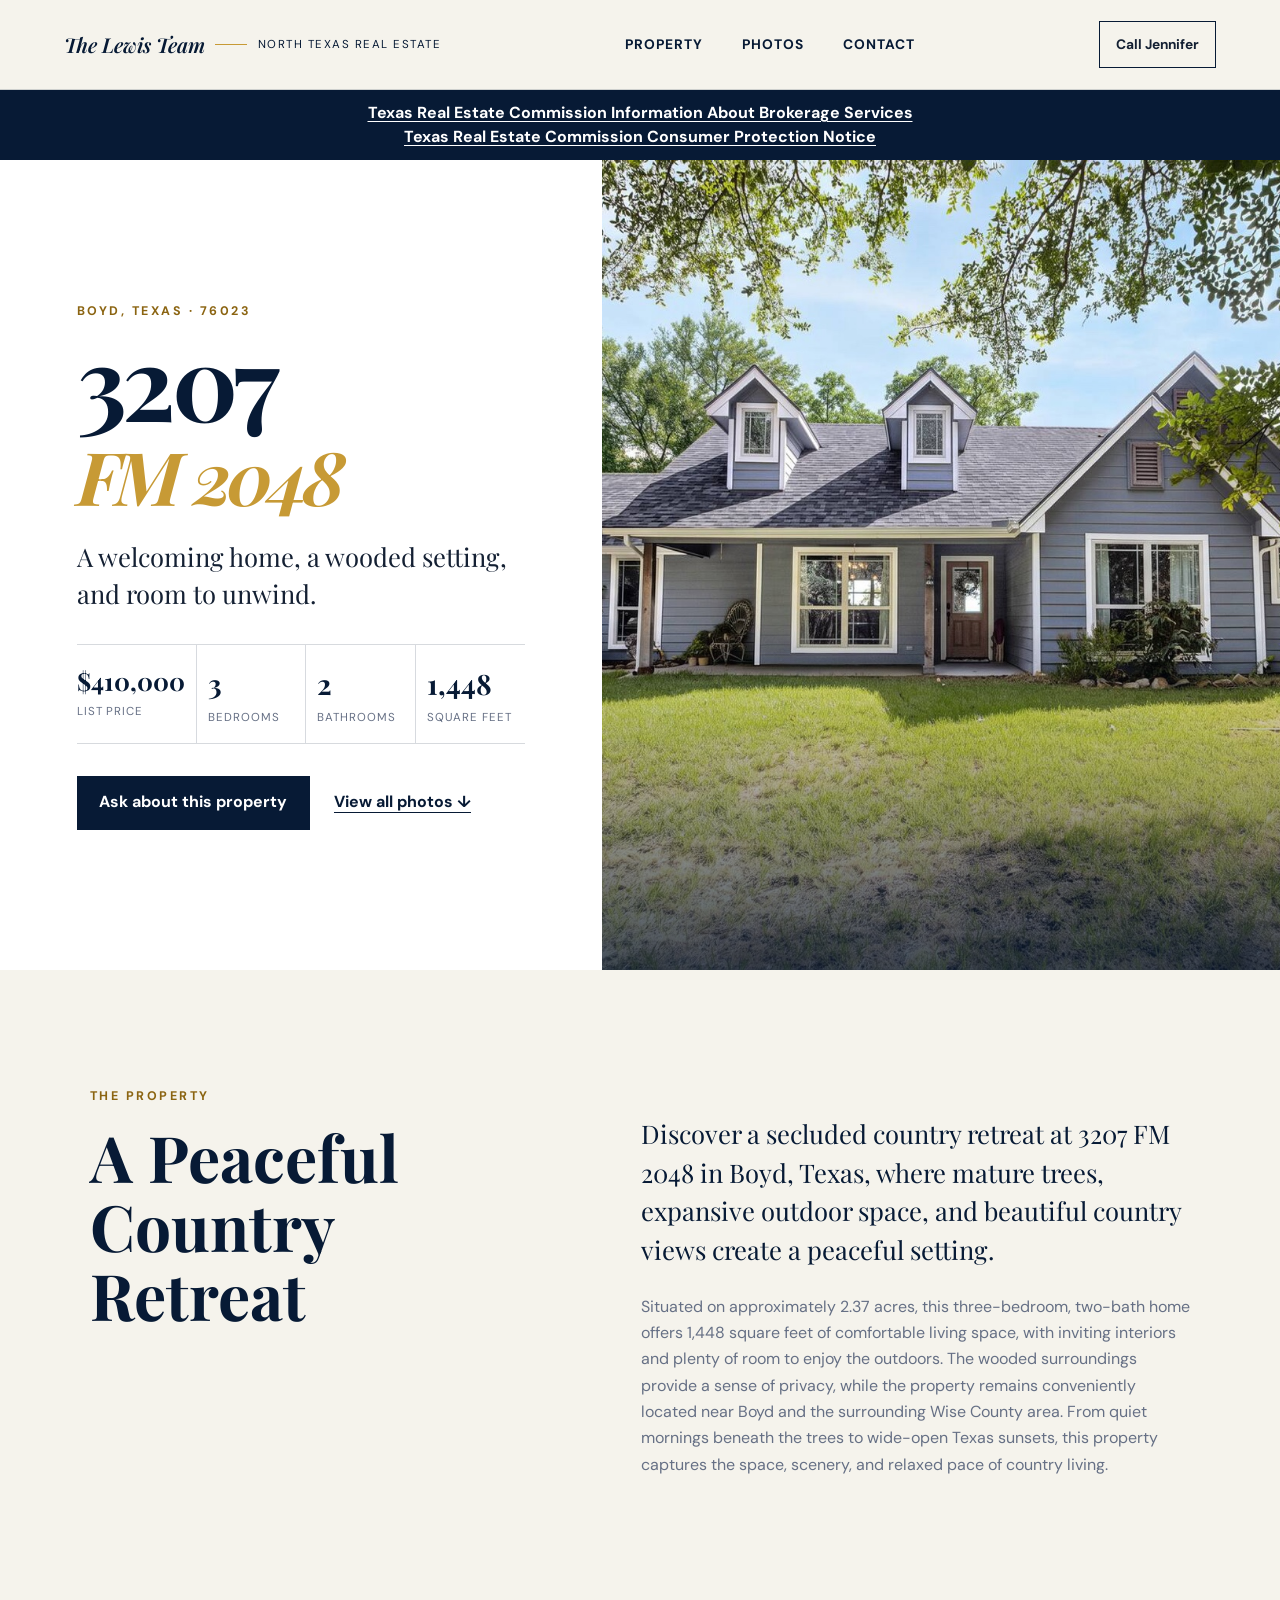
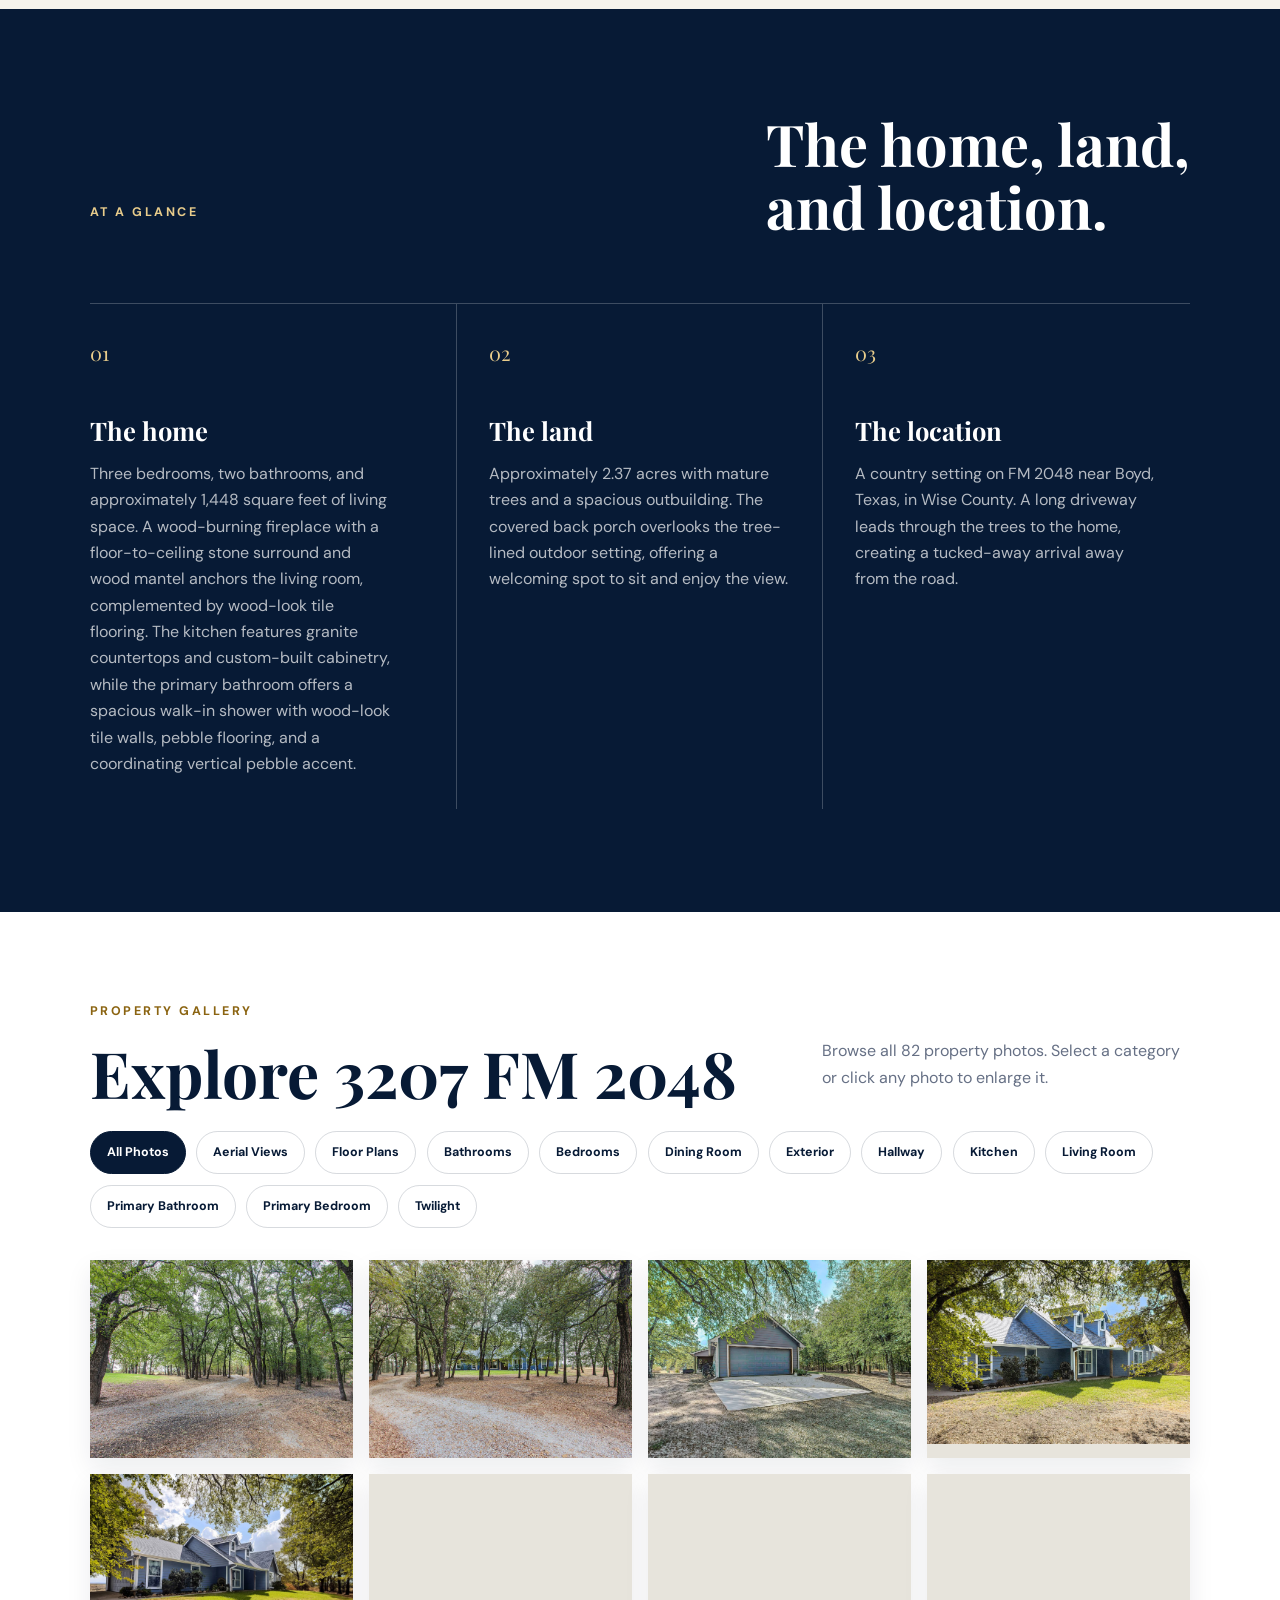
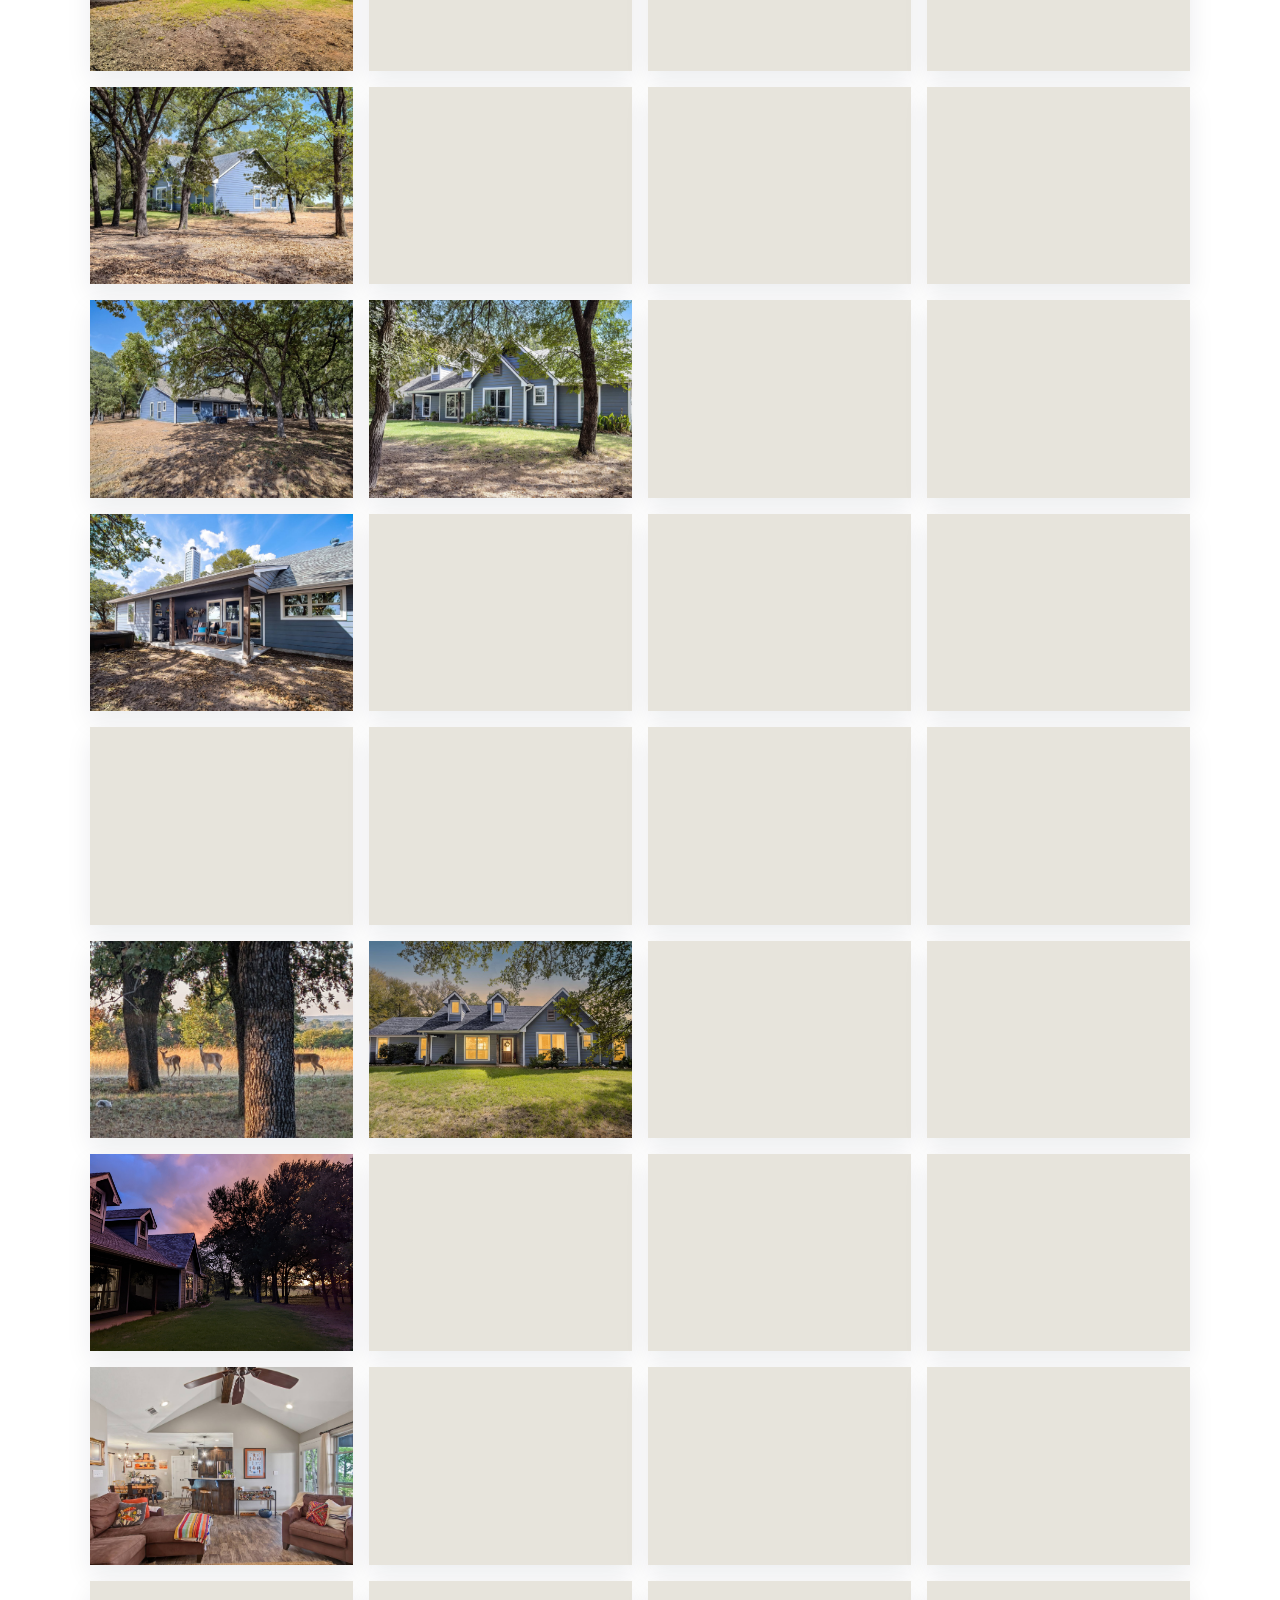
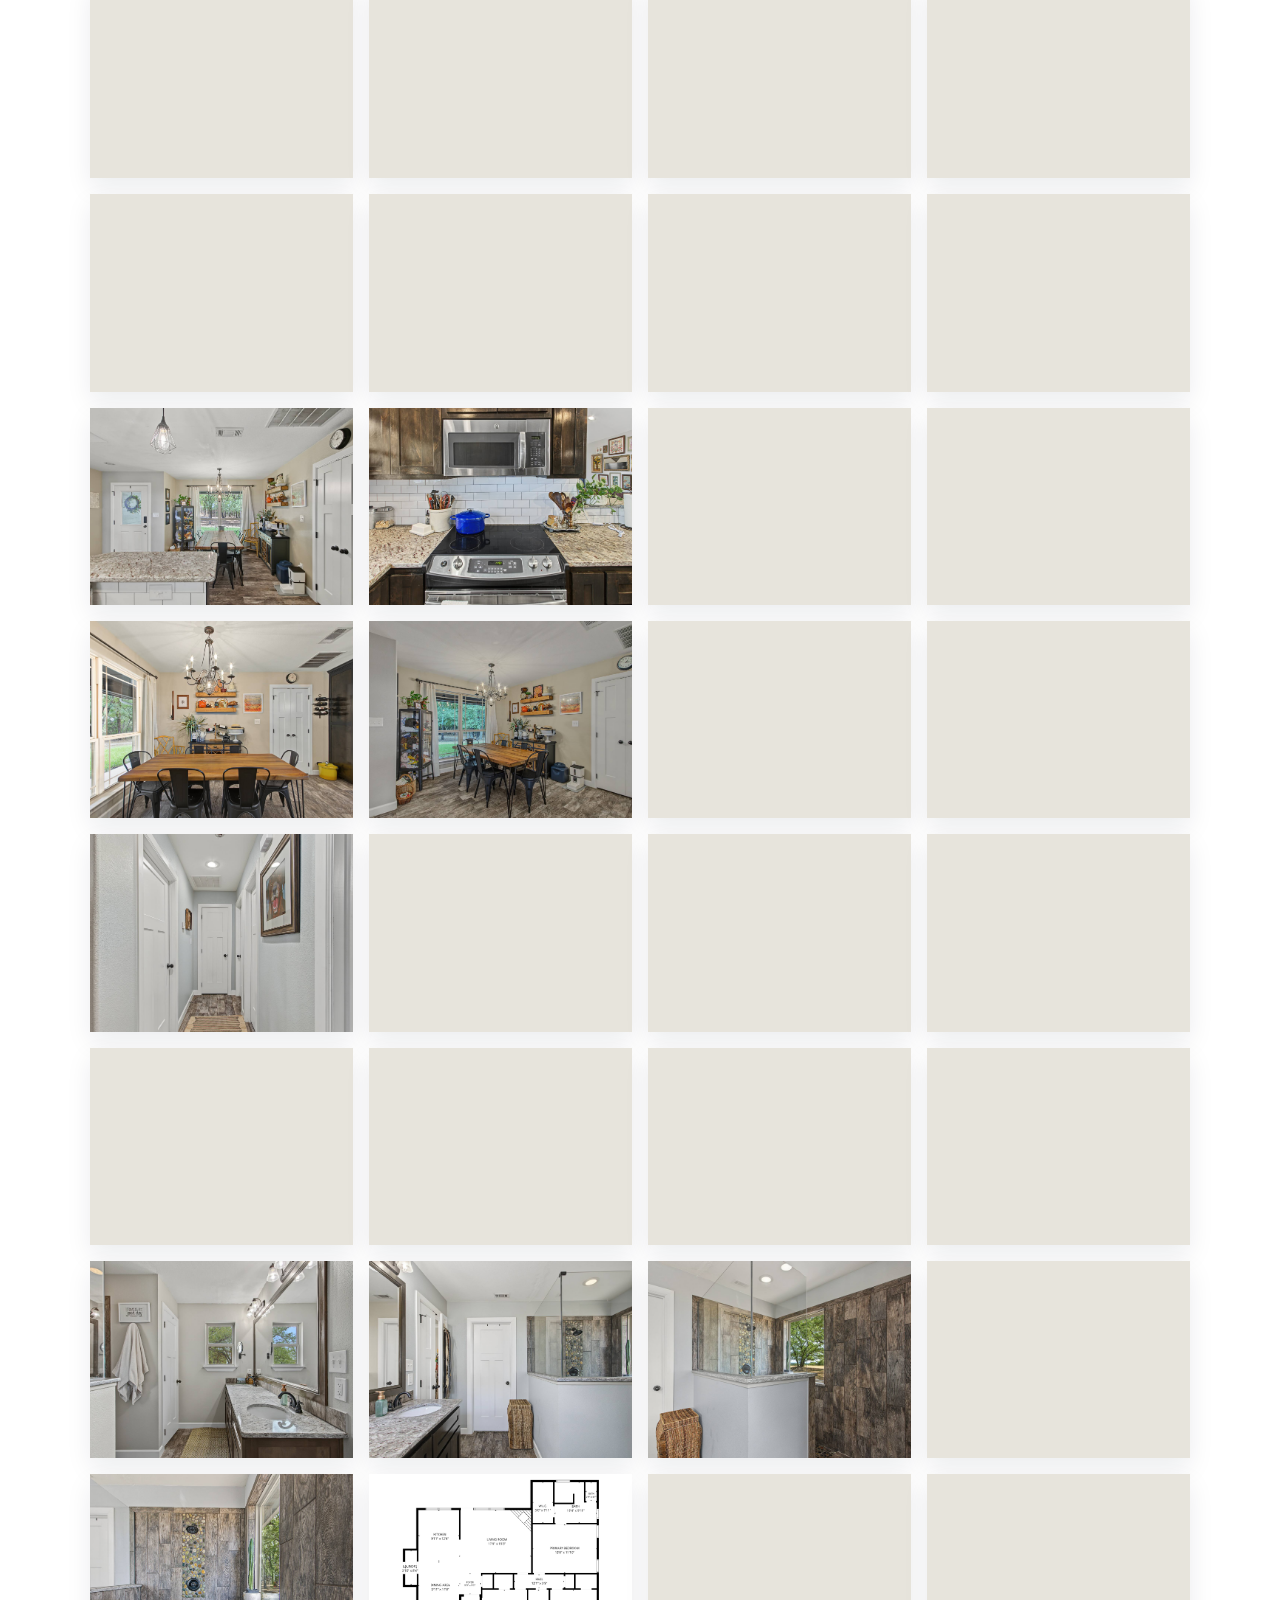
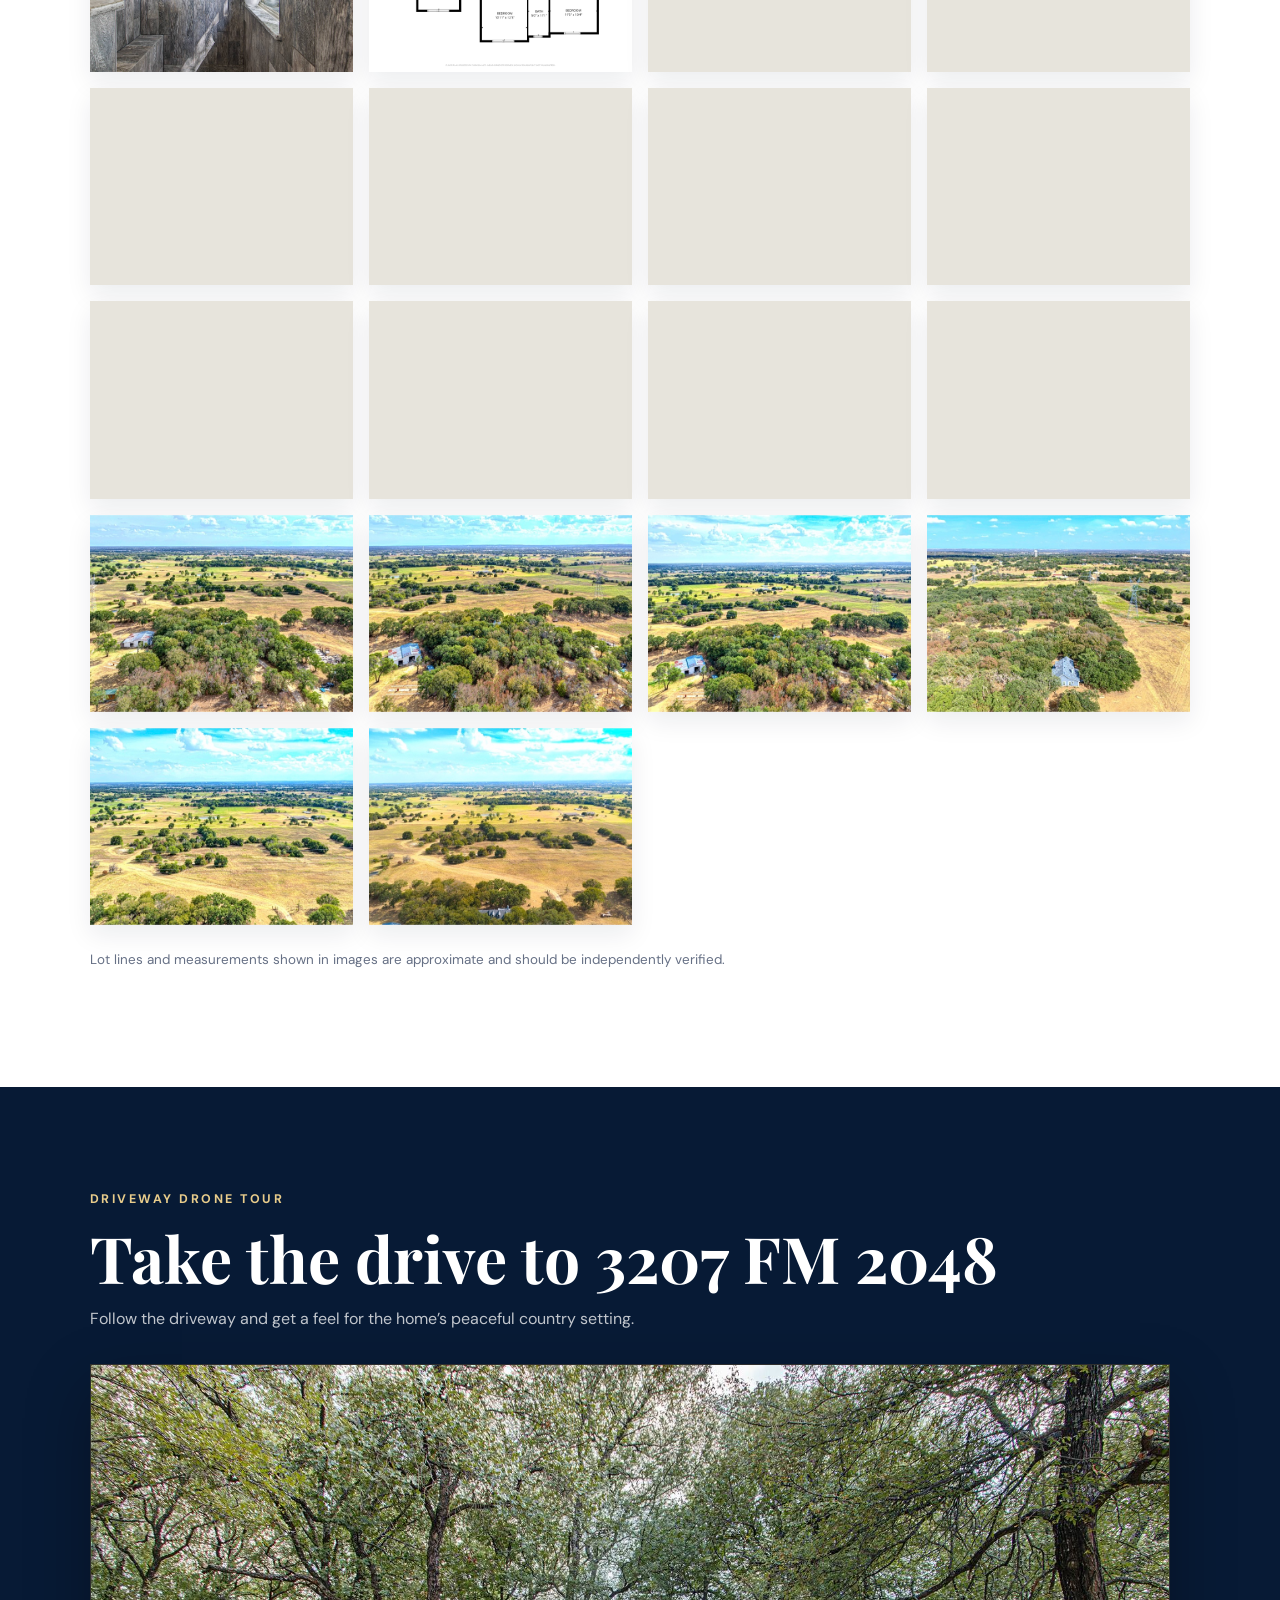
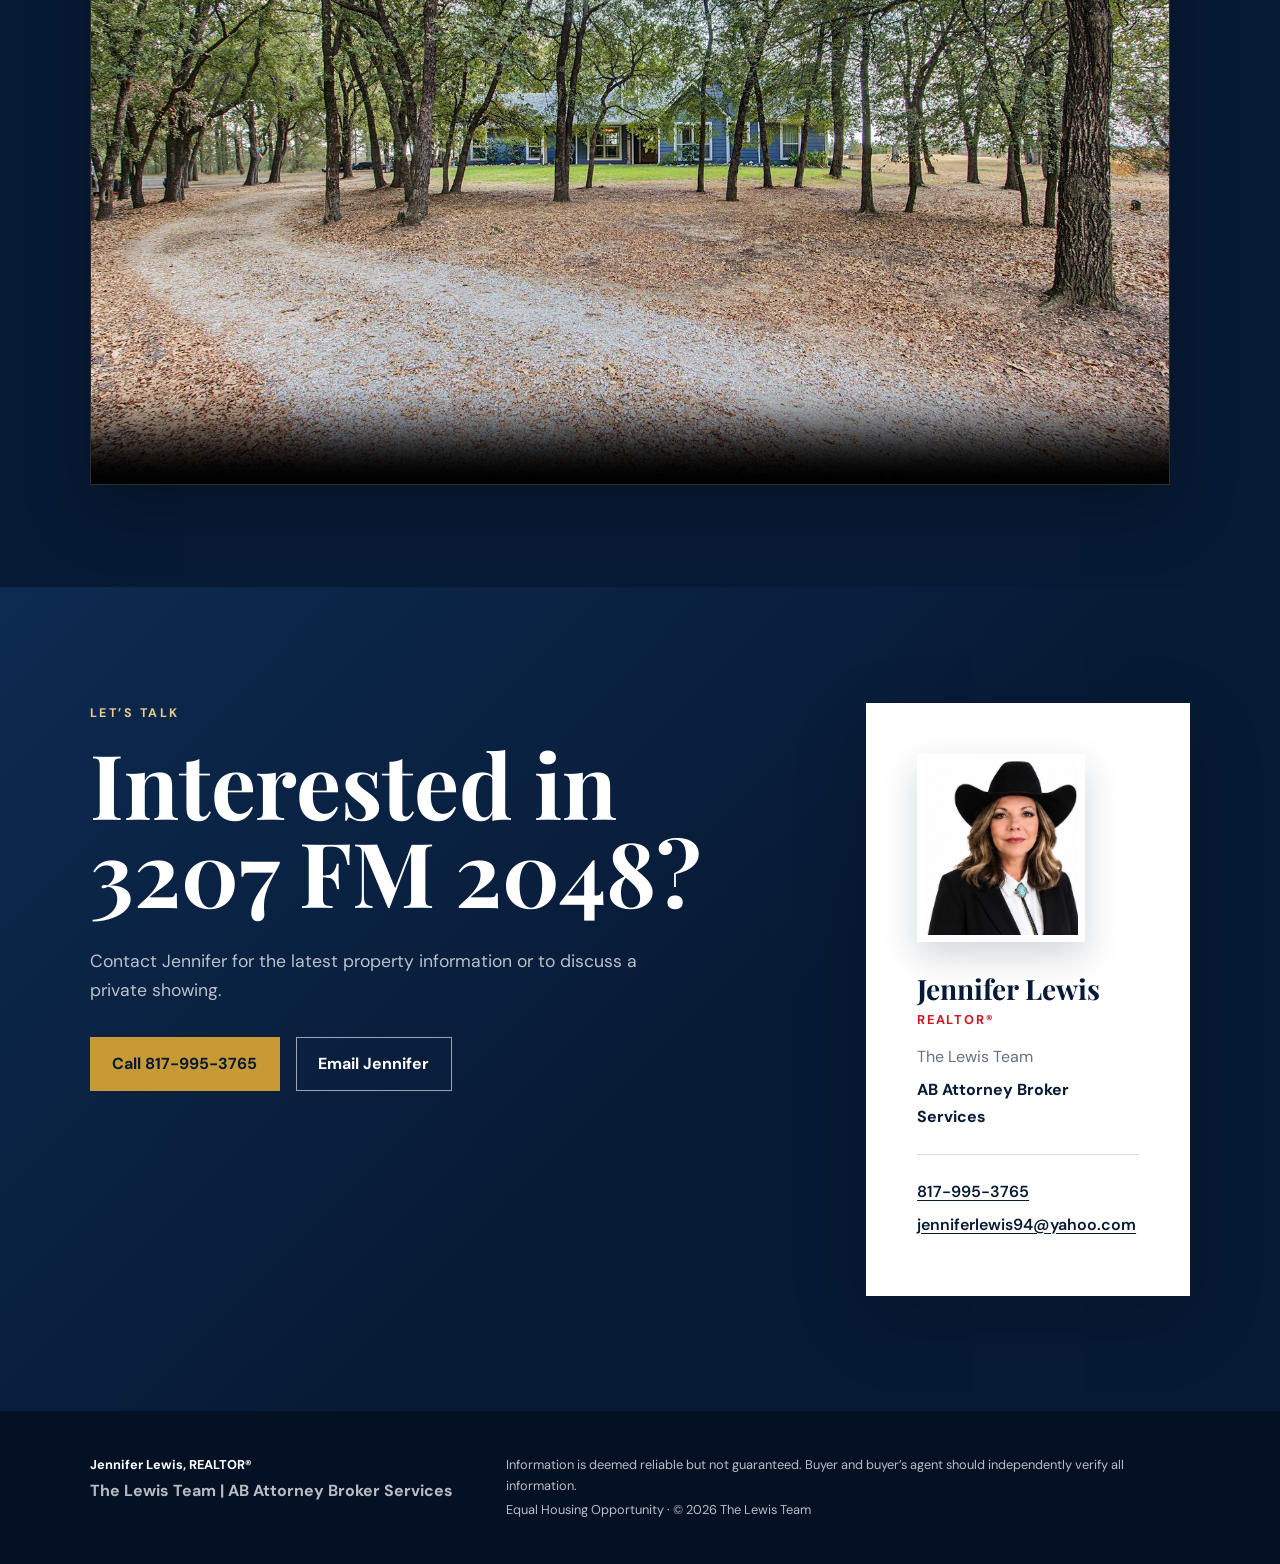
==== commit 81337005: "Remove three lot-line aerial photos from property gallery Remove the three Approximate Lot Lines pho" ====
--- a/index.html
+++ b/index.html
@@ -485,12 +485,11 @@
           <p class="eyebrow">Property gallery</p>
           <h2 id="gallery-title">Explore 3207 FM 2048</h2>
         </div>
-        <p>Browse all 85 property photos. Select a category or click any photo to enlarge it.</p>
+        <p>Browse all 82 property photos. Select a category or click any photo to enlarge it.</p>
       </div>
       <div class="gallery-filters" aria-label="Filter property photos">
         <button class="gallery-filter is-active" type="button" data-filter="all">All Photos</button>
         <button class="gallery-filter" type="button" data-filter="aerial">Aerial Views</button>
-        <button class="gallery-filter" type="button" data-filter="lot-lines">Lot Lines</button>
         <button class="gallery-filter" type="button" data-filter="floor-plans">Floor Plans</button>
         <button class="gallery-filter" type="button" data-filter="bathrooms">Bathrooms</button>
         <button class="gallery-filter" type="button" data-filter="bedrooms">Bedrooms</button>
@@ -567,18 +566,6 @@
         <button class="gallery-card" type="button" data-category="aerial" data-index="16" data-full="photos/aerial-screenshot-16.jpg" data-caption="Aerial View 16">
           <img src="photos/aerial-screenshot-16.jpg" alt="Aerial View 16 at 3207 FM 2048" loading="lazy" decoding="async">
           <span>Aerial View 16</span>
-        </button>
-        <button class="gallery-card" type="button" data-category="lot-lines" data-index="1" data-full="photos/lot-lines-screenshot-1.jpg" data-caption="Approximate Lot Lines 1">
-          <img src="photos/lot-lines-screenshot-1.jpg" alt="Approximate Lot Lines 1 at 3207 FM 2048" loading="lazy" decoding="async">
-          <span>Approximate Lot Lines 1</span>
-        </button>
-        <button class="gallery-card" type="button" data-category="lot-lines" data-index="2" data-full="photos/lot-lines-screenshot-2.jpg" data-caption="Approximate Lot Lines 2">
-          <img src="photos/lot-lines-screenshot-2.jpg" alt="Approximate Lot Lines 2 at 3207 FM 2048" loading="lazy" decoding="async">
-          <span>Approximate Lot Lines 2</span>
-        </button>
-        <button class="gallery-card" type="button" data-category="lot-lines" data-index="3" data-full="photos/lot-lines-screenshot-3.jpg" data-caption="Approximate Lot Lines 3">
-          <img src="photos/lot-lines-screenshot-3.jpg" alt="Approximate Lot Lines 3 at 3207 FM 2048" loading="lazy" decoding="async">
-          <span>Approximate Lot Lines 3</span>
         </button>
         <button class="gallery-card floor-plan" type="button" data-category="floor-plans" data-index="0" data-full="photos/floor-plan-with-measurements.jpg" data-caption="Floor Plan With Measurements">
           <img src="photos/floor-plan-with-measurements.jpg" alt="Floor Plan With Measurements at 3207 FM 2048" loading="lazy" decoding="async">
@@ -928,8 +915,7 @@
   'bathrooms',
   'primary-bathroom',
   'floor-plans',
-  'aerial',
-  'lot-lines'
+  'aerial'
 ];
 
 Array.from(galleryGrid.querySelectorAll('.gallery-card'))
